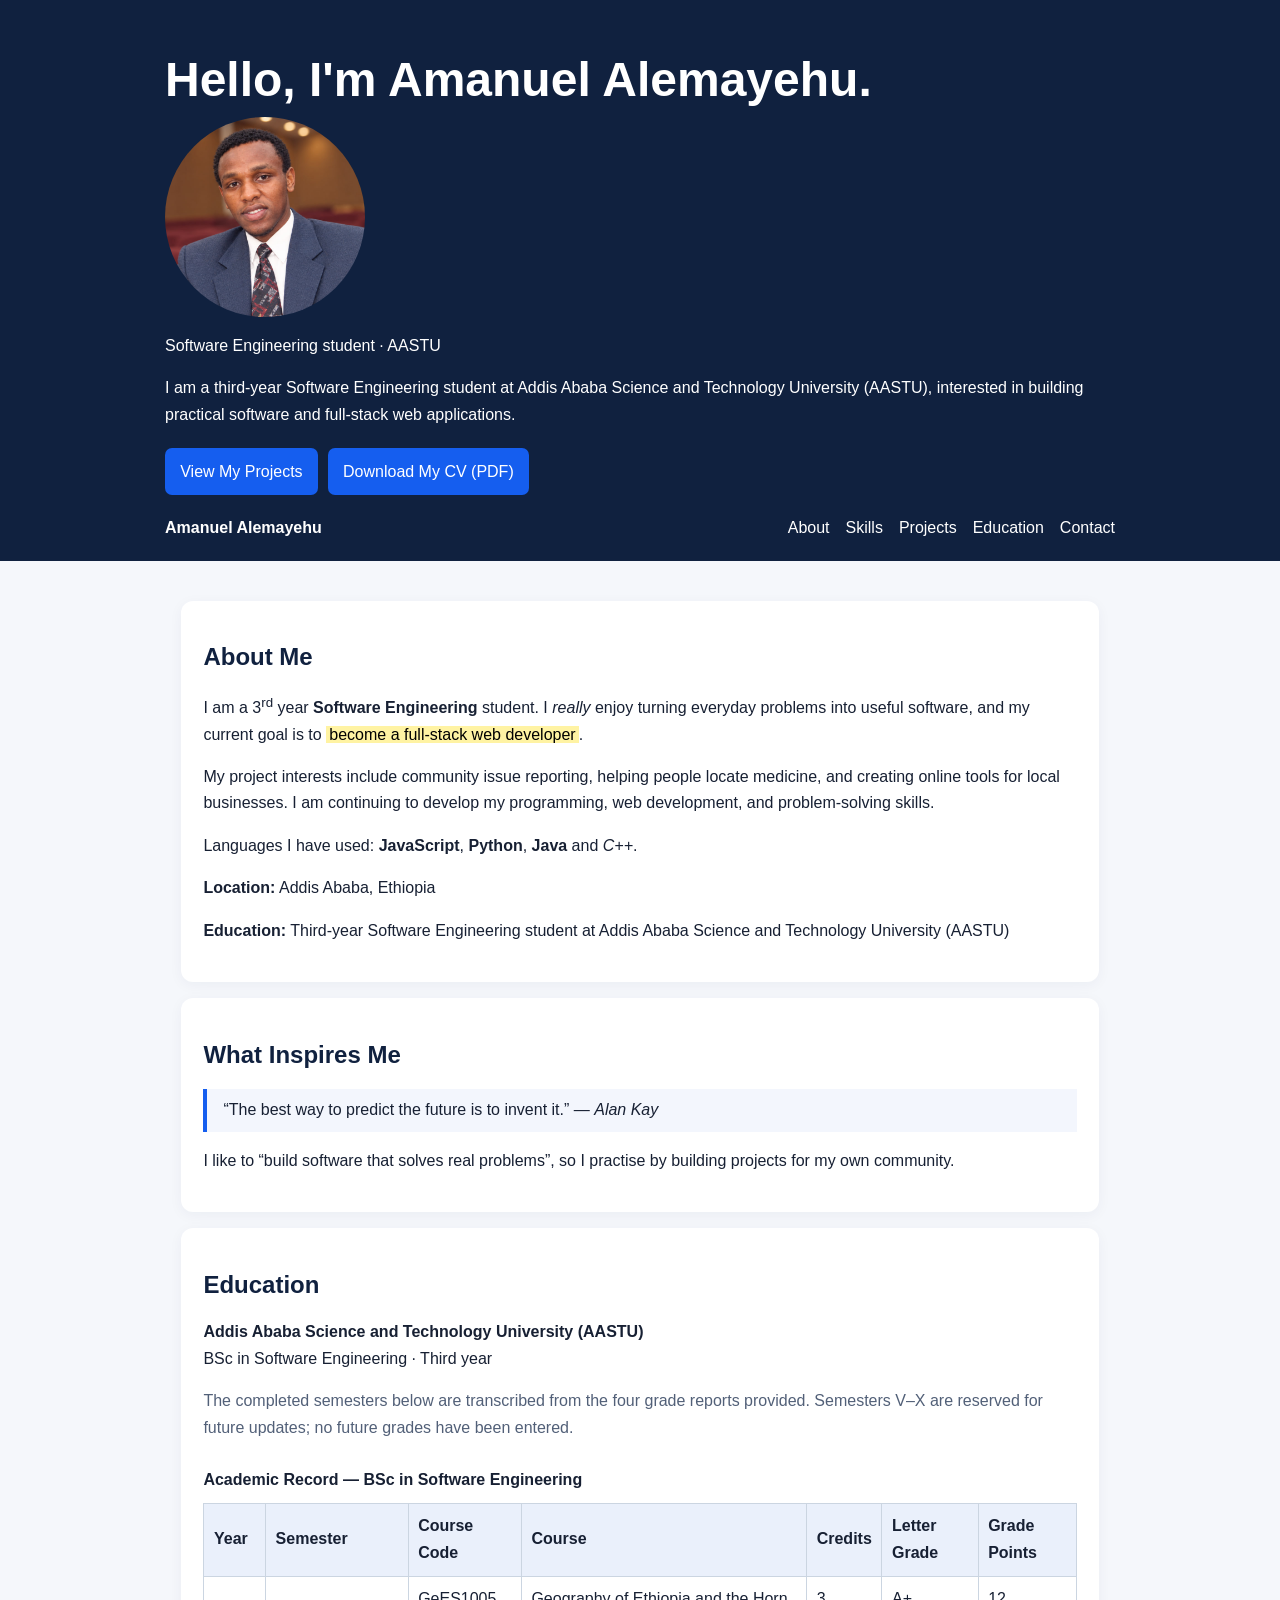
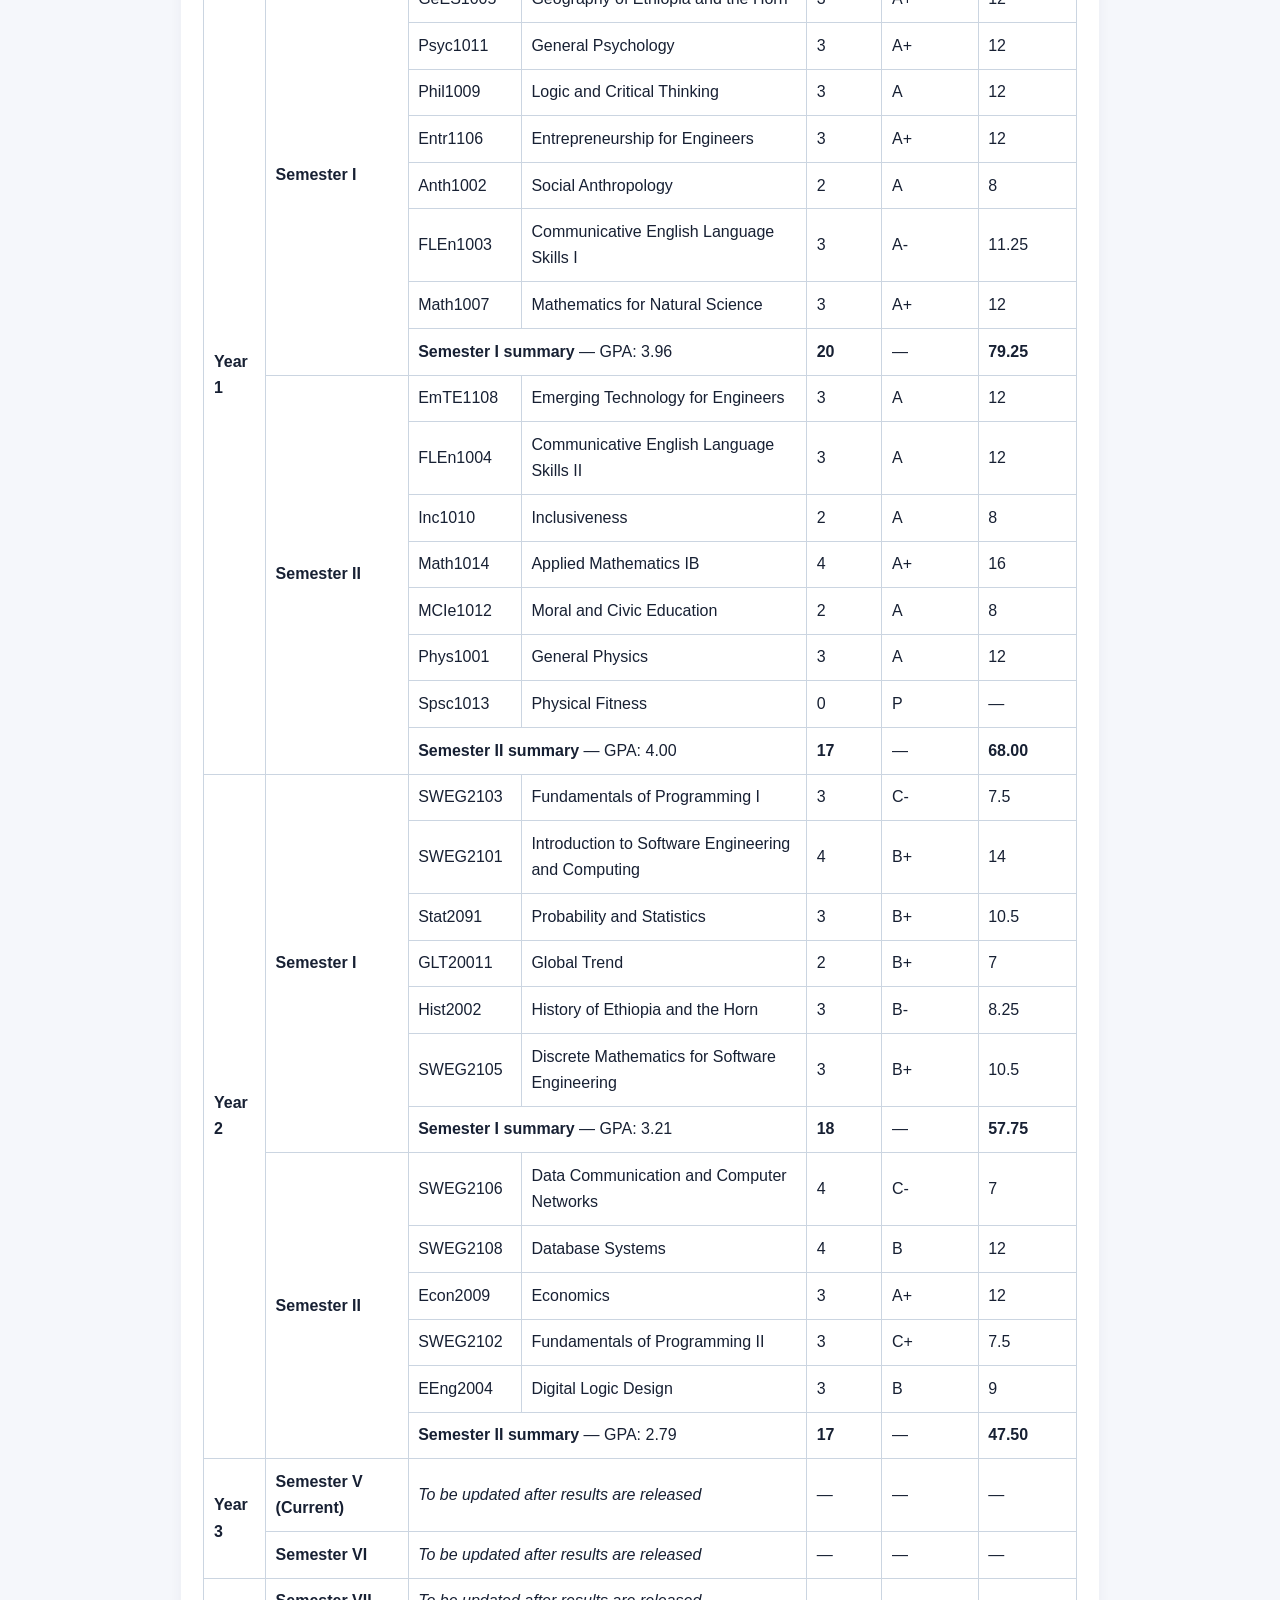
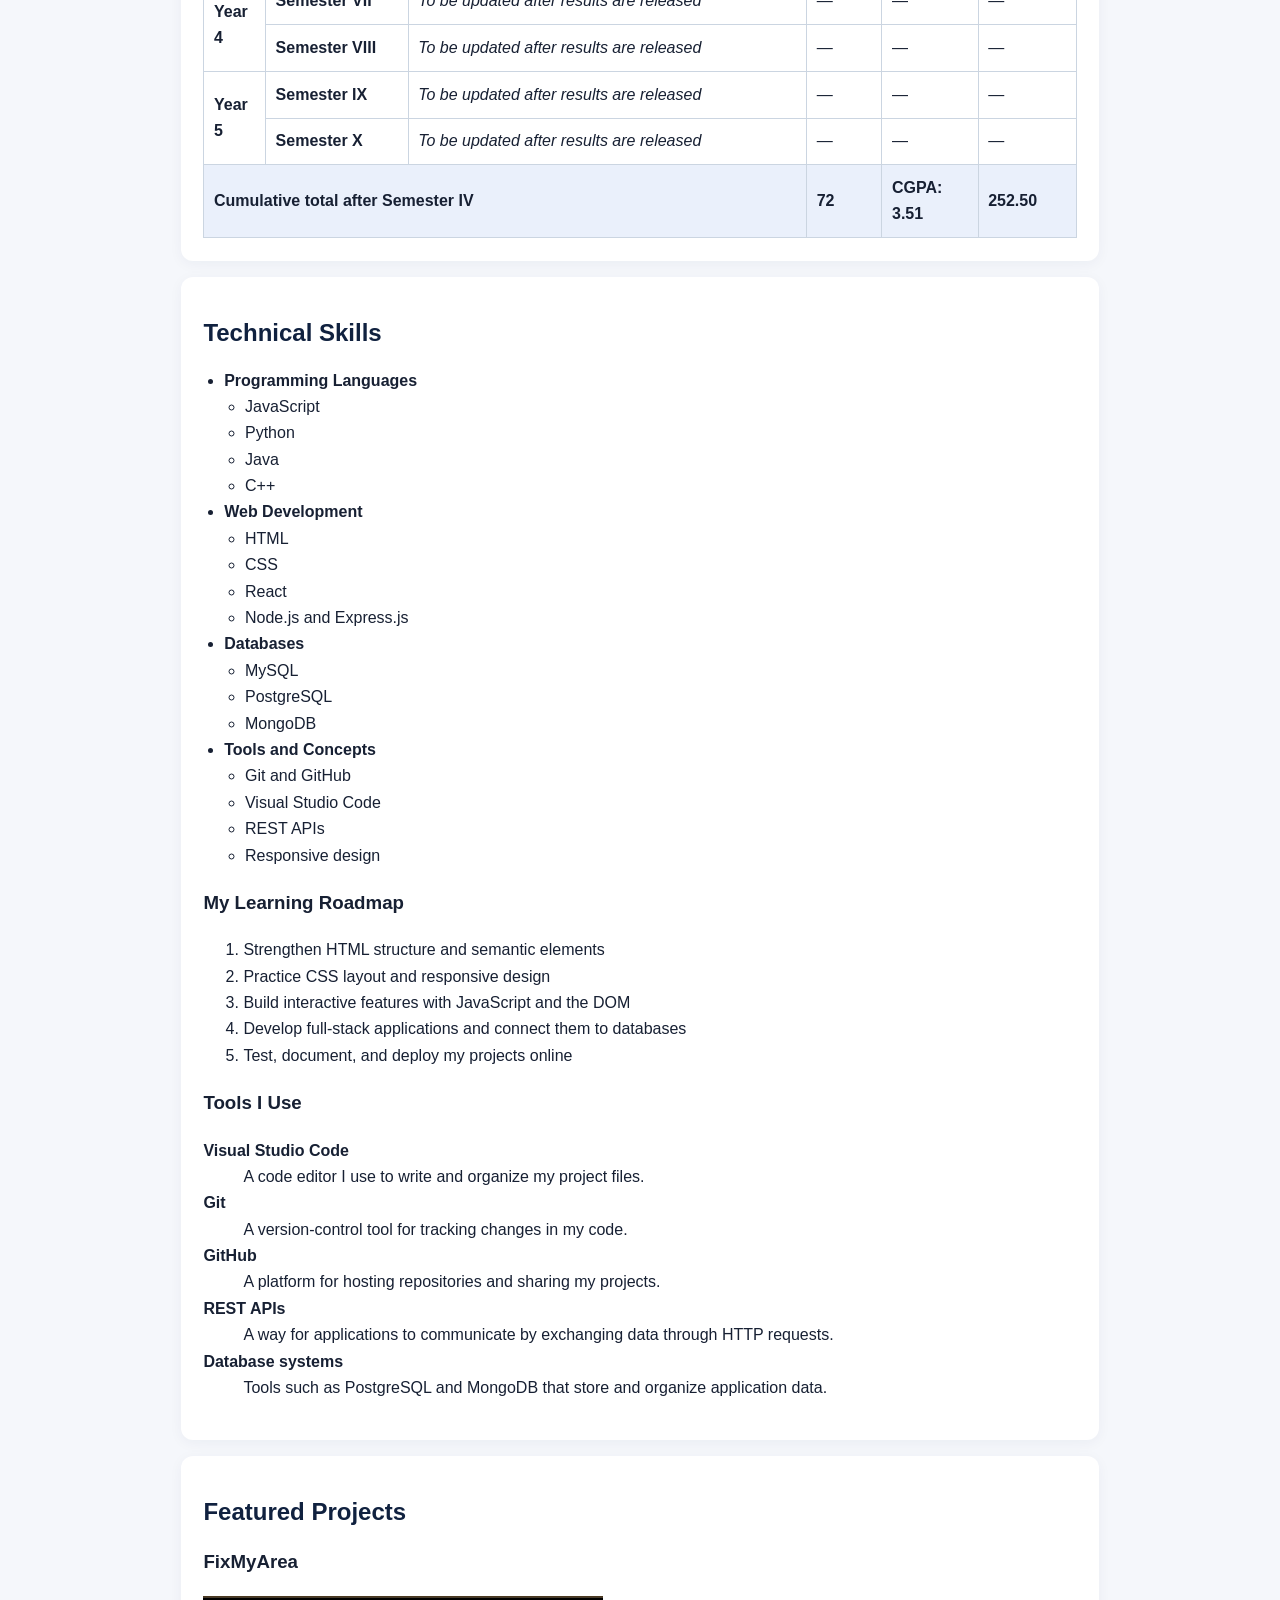
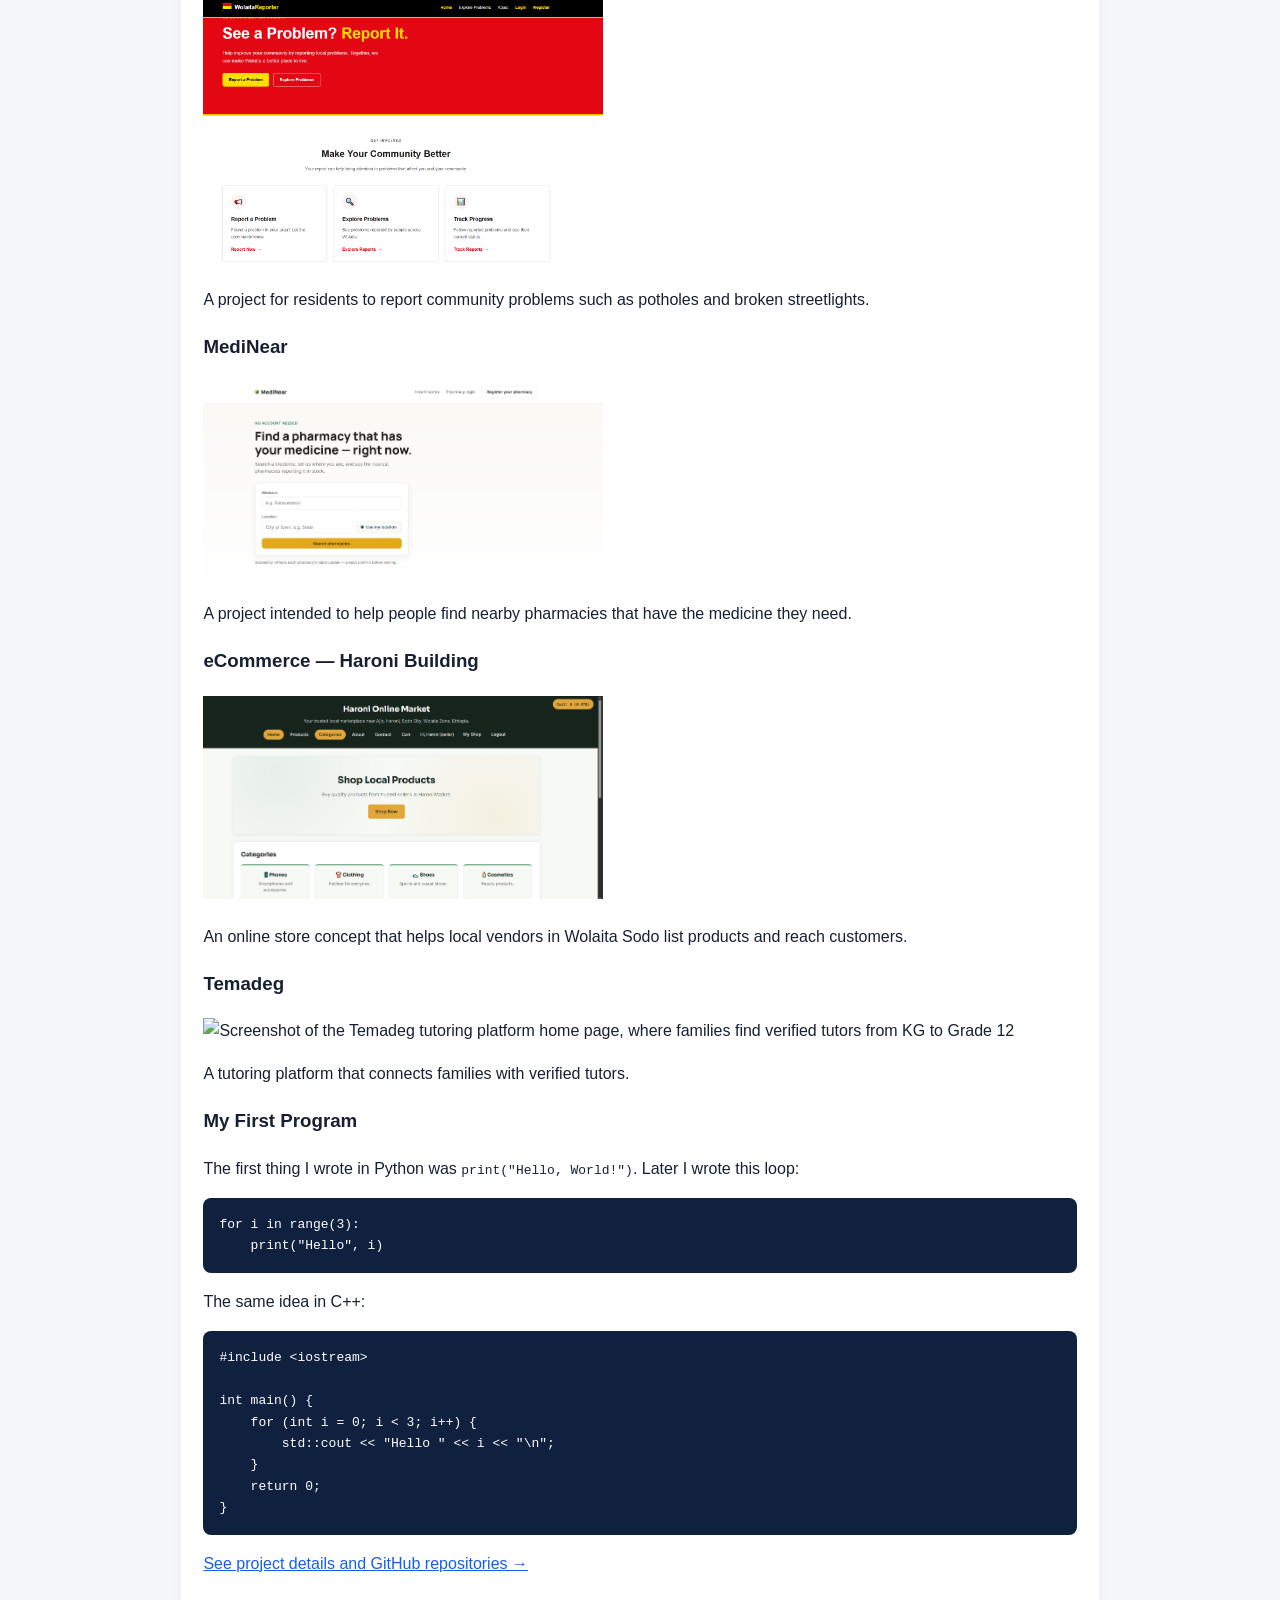
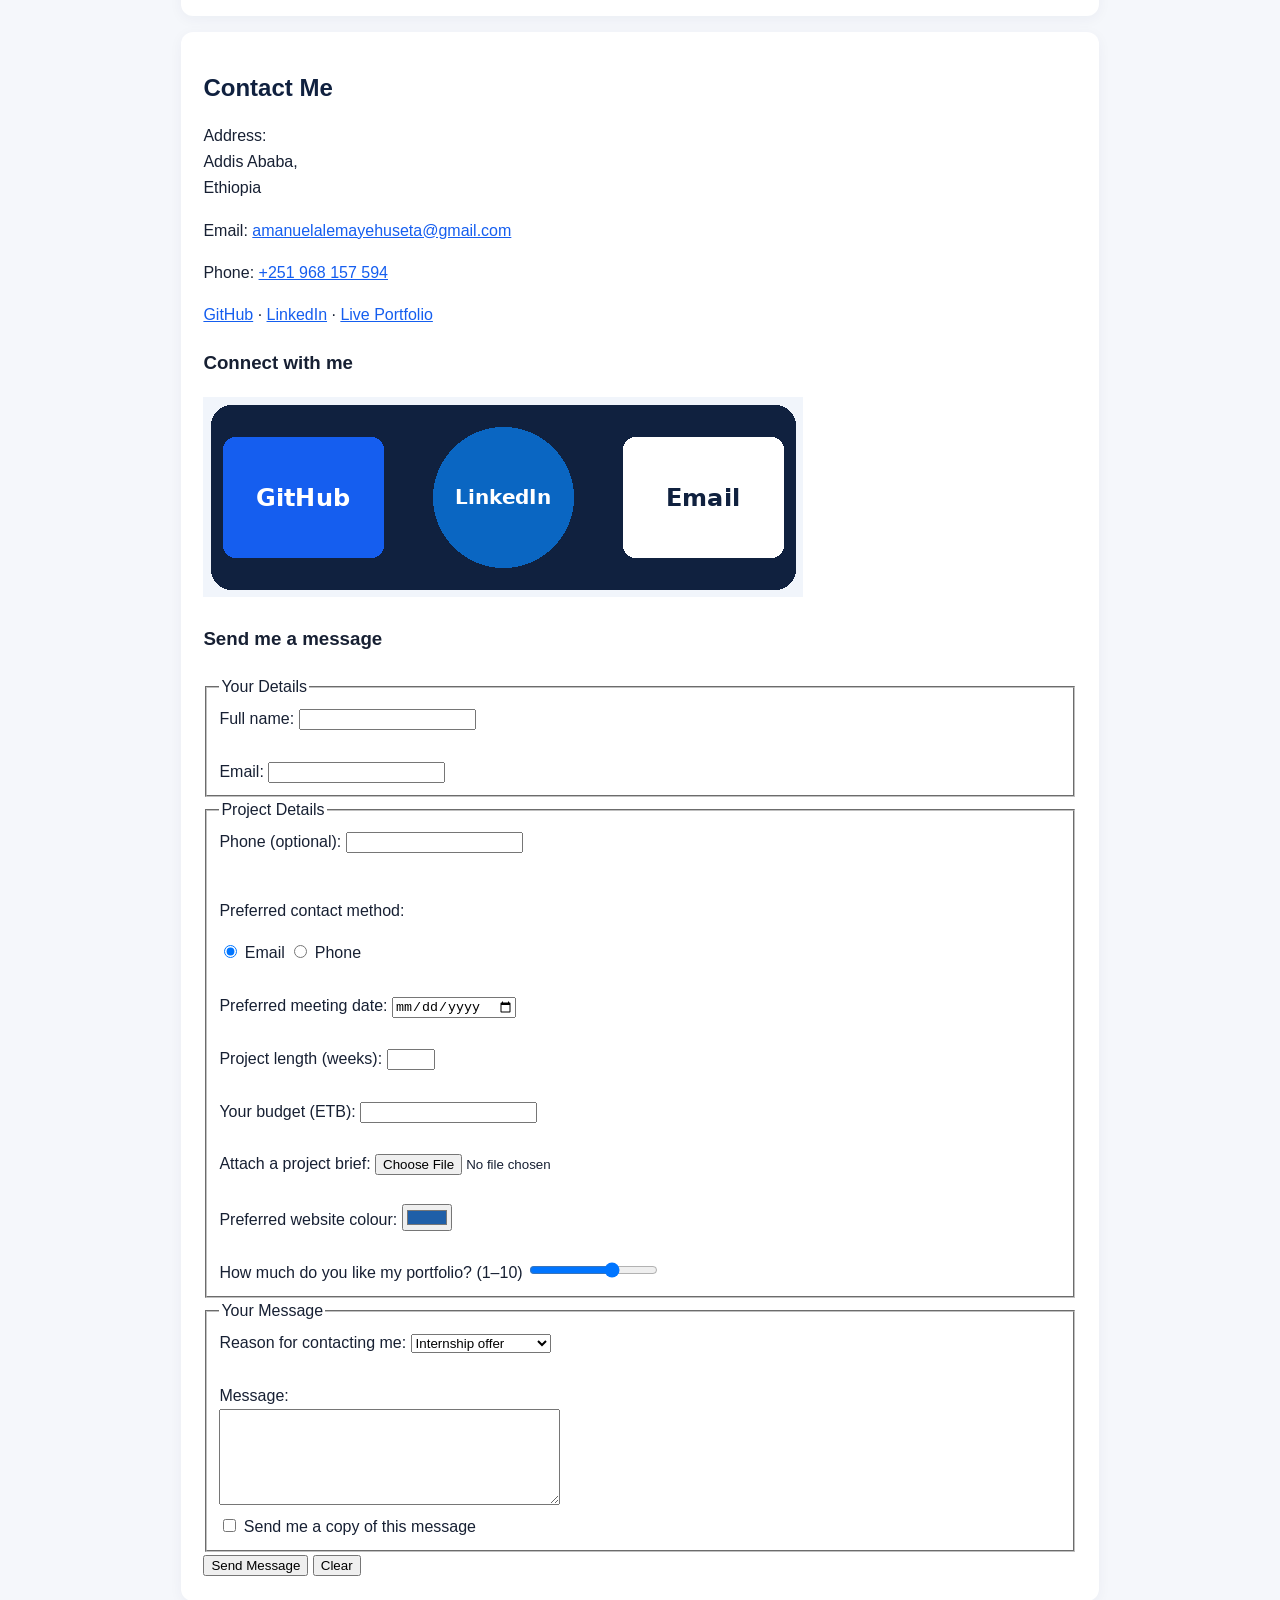
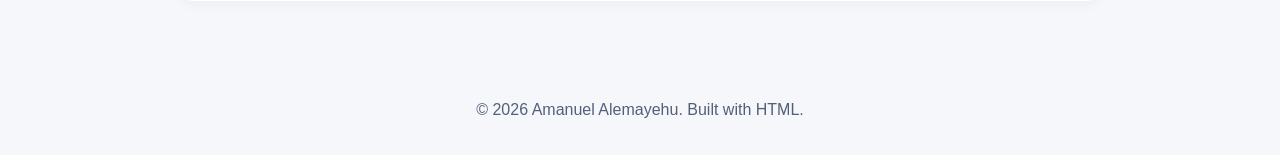
==== index.html @ dee1df7b "Lab 10 complete" ====
<!-- ============================================================
     index.html — HOME PAGE of Amanuel Alemayehu's portfolio
     Labs covered: 1 structure, 2 headings/hr/br, 3 text formatting,
     4 links, 5 images/image map/favicon, 6 lists, 7 tables,
     8 semantic structure and metadata, 9 contact form basics,
     10 input types, validation, GET vs POST
     ============================================================ -->
<!-- Tells the browser this is an HTML5 document -->
<!DOCTYPE html>
<html lang="en">
<!-- HEAD: information about the page; nothing here is shown on the page itself -->
<head>
    <!-- UTF-8 lets the page show any character (é, አማርኛ) correctly -->
    <meta charset="UTF-8">
    <!-- Makes the page fit phone screens instead of shrinking to desktop width -->
    <meta name="viewport" content="width=device-width, initial-scale=1.0">
    <!-- Text shown in the browser tab -->
    <title>Amanuel Alemayehu | Portfolio</title>
    <!-- Favicon: the small icon in the browser tab (Lab 5, Part D) -->
    <link rel="icon" type="image/png" href="images/favicon.png">
    <!-- Short summary used by search engines -->
    <meta name="description" content="Portfolio of Amanuel Alemayehu, a third-year Software Engineering student at AASTU.">
    <!-- Lab 8, Part A: more metadata (not shown on the page; used by search engines and tools) -->
    <meta name="keywords" content="Amanuel Alemayehu, portfolio, software engineering, web developer, HTML">
    <meta name="author" content="Amanuel Alemayehu">
    <!-- Styling: decorates the page (we only use a little; the CSS chapter comes next) -->
    <style>
        :root { color-scheme: light; --ink: #172033; --muted: #526078; --accent: #155eef; --bg: #f5f7fb; --card: #fff; }
        * { box-sizing: border-box; }
        body { margin: 0; font-family: Arial, Helvetica, sans-serif; line-height: 1.65; color: var(--ink); background: var(--bg); }
        header { background: #10213f; color: white; padding: 1.2rem max(1rem, calc((100% - 950px) / 2)); }
        nav, main, footer { max-width: 950px; margin: auto; }
        nav { display: flex; flex-wrap: wrap; align-items: center; gap: 1rem; }
        nav .brand { margin-right: auto; font-weight: bold; }
        nav a { color: white; text-decoration: none; }
        nav a:hover { text-decoration: underline; }
        header nav { margin-top: 1rem; }
        main { padding: 1.5rem 1rem 3rem; }
        section, aside { background: var(--card); padding: 1.4rem; margin: 1rem 0; border-radius: 12px; box-shadow: 0 3px 14px #15294b0c; }
        h1, h2 { line-height: 1.2; }
        h1 { font-size: clamp(2rem, 5vw, 3rem); margin-bottom: .5rem; }
        h2 { color: #10213f; }
        .muted { color: var(--muted); }
        a { color: var(--accent); }
        .button { display: inline-block; background: var(--accent); color: white; padding: .65rem .95rem; border-radius: 7px; text-decoration: none; margin: .25rem .35rem .25rem 0; }
        .button:hover { opacity: .9; }
        ul { padding-left: 1.3rem; }
        .profile-photo { display: block; width: 200px; height: 200px; object-fit: cover; border-radius: 50%; }
        .project-image, .connect-banner { max-width: 100%; height: auto; }
        .table-wrap { max-width: 100%; overflow-x: auto; }
        table { width: 100%; border-collapse: collapse; background: white; }
        caption { font-weight: bold; text-align: left; padding: .6rem 0; }
        th, td { padding: .6rem; border: 1px solid #cbd5e1; text-align: left; }
        thead, tfoot { background: #eaf0fb; }
        hr { border: 0; border-top: 1px solid #cbd5e1; margin: 1.5rem 0; }
        mark { background: #fff3a3; padding: 0 .2rem; }
        blockquote { margin: 1rem 0; padding: .5rem 1rem; border-left: 4px solid var(--accent); background: #f3f6fd; }
        pre { background: #10213f; color: #fff; padding: 1rem; border-radius: 8px; overflow-x: auto; }
        footer { padding: 1rem; color: var(--muted); text-align: center; }
    </style>
</head>
<!-- BODY: everything the visitor sees -->
<body>
    <!-- HEADER (Lab 8, Part B): name (the only <h1>), photo, tagline, intro, buttons and the <nav> menu.
         In the menu, href="#about" jumps to the element with id="about" on THIS page;
         href="projects.html" opens the second page (relative link). -->
    <header>
        <h1>Hello, I'm Amanuel Alemayehu.</h1>
        <!-- Profile photo (Lab 5): src = path relative to this file; alt = text for screen readers or when the image fails to load -->
        <img class="profile-photo" src="images/profile.jpg"
             alt="Portrait of Amanuel Alemayehu"
             title="Amanuel Alemayehu" width="200" height="200">
        <p>Software Engineering student · AASTU</p>
        <p>I am a third-year Software Engineering student at Addis Ababa Science and Technology University (AASTU), interested in building practical software and full-stack web applications.</p>
        <a class="button" href="projects.html">View My Projects</a>
        <!-- "download" makes the browser save the PDF instead of opening it (Lab 4) -->
        <a class="button" href="files/cv.pdf" download>Download My CV (PDF)</a>
        <nav aria-label="Main navigation">
            <a class="brand" href="index.html">Amanuel Alemayehu</a>
            <a href="#about">About</a>
            <a href="#skills">Skills</a>
            <a href="projects.html">Projects</a>
            <a href="#education">Education</a>
            <a href="#contact">Contact</a>
        </nav>
    </header>

    <!-- MAIN: the page's main content, split into <section> blocks -->
    <main>
        <!-- SECTION 2: About Me. Shows text formatting (Lab 3):
             <sup> superscript, <strong> important, <em> stressed,
             <mark> highlighted, <b>/<i> look-only bold/italic -->
        <section id="about">
            <h2>About Me</h2>
            <p>I am a 3<sup>rd</sup> year <strong>Software Engineering</strong> student. I <em>really</em> enjoy turning everyday problems into useful software, and my current goal is to <mark>become a full-stack web developer</mark>.</p>
            <p>My project interests include community issue reporting, helping people locate medicine, and creating online tools for local businesses. I am continuing to develop my programming, web development, and problem-solving skills.</p>
            <p>Languages I have used: <b>JavaScript</b>, <b>Python</b>, <b>Java</b> and <i>C++</i>.</p>
            <p><strong>Location:</strong> Addis Ababa, Ethiopia</p>
            <p><strong>Education:</strong> Third-year Software Engineering student at Addis Ababa Science and Technology University (AASTU)</p>
        </section>

        <!-- SECTION 3 (an <aside> since Lab 8: related but secondary content). Quotation elements (Lab 3, Part B):
             <blockquote> long quote, <q> short inline quote (browser adds the quotation marks), <cite> source name -->
        <aside id="inspiration">
            <h2>What Inspires Me</h2>
            <blockquote>
                “The best way to predict the future is to invent it.” — <cite>Alan Kay</cite>
            </blockquote>
            <p>I like to <q>build software that solves real problems</q>, so I practise by building projects for my own community.</p>
        </aside>

        <!-- SECTION 4: Education with the Academic Record table (Lab 7) -->
        <section id="education">
            <h2>Education</h2>
            <p><strong>Addis Ababa Science and Technology University (AASTU)</strong><br>
               BSc in Software Engineering · Third year</p>
            <p class="muted">The completed semesters below are transcribed from the four grade reports provided. Semesters V–X are reserved for future updates; no future grades have been entered.</p>
            <!-- table-wrap lets the wide table scroll sideways on small screens -->
            <div class="table-wrap">
                <table border="1" cellpadding="8" cellspacing="0">
                    <!-- caption = table title.  Table parts: thead = header row, tbody = main rows, tfoot = footer row.
                         th = header cell, td = data cell.
                         rowspan="N" = cell stretches down N rows; colspan="N" = cell stretches across N columns.
                         Rows below skip the cells already covered by a rowspan from above. -->
                    <caption>Academic Record — BSc in Software Engineering</caption>
                    <thead>
                        <tr>
                            <th scope="col">Year</th>
                            <th scope="col">Semester</th>
                            <th scope="col">Course Code</th>
                            <th scope="col">Course</th>
                            <th scope="col">Credits</th>
                            <th scope="col">Letter Grade</th>
                            <th scope="col">Grade Points</th>
                        </tr>
                    </thead>
                    <tbody>
                        <!-- YEAR 1 / SEMESTER I: "Year 1" spans 16 rows (8 + 8); "Semester I" spans 8 rows (7 courses + 1 summary) -->
                        <tr>
                            <th scope="rowgroup" rowspan="16">Year 1</th>
                            <th scope="rowgroup" rowspan="8">Semester I</th>
                            <td>GeES1005</td>
                            <td>Geography of Ethiopia and the Horn</td>
                            <td>3</td>
                            <td>A+</td>
                            <td>12</td>
                        </tr>
                        <tr>
                            <td>Psyc1011</td>
                            <td>General Psychology</td>
                            <td>3</td>
                            <td>A+</td>
                            <td>12</td>
                        </tr>
                        <tr>
                            <td>Phil1009</td>
                            <td>Logic and Critical Thinking</td>
                            <td>3</td>
                            <td>A</td>
                            <td>12</td>
                        </tr>
                        <tr>
                            <td>Entr1106</td>
                            <td>Entrepreneurship for Engineers</td>
                            <td>3</td>
                            <td>A+</td>
                            <td>12</td>
                        </tr>
                        <tr>
                            <td>Anth1002</td>
                            <td>Social Anthropology</td>
                            <td>2</td>
                            <td>A</td>
                            <td>8</td>
                        </tr>
                        <tr>
                            <td>FLEn1003</td>
                            <td>Communicative English Language Skills I</td>
                            <td>3</td>
                            <td>A-</td>
                            <td>11.25</td>
                        </tr>
                        <tr>
                            <td>Math1007</td>
                            <td>Mathematics for Natural Science</td>
                            <td>3</td>
                            <td>A+</td>
                            <td>12</td>
                        </tr>
                        <!-- Summary row: colspan="2" merges Course Code + Course into one cell -->
                        <tr class="semester-summary">
                            <td colspan="2"><strong>Semester I summary</strong> — GPA: 3.96</td>
                            <td><strong>20</strong></td>
                            <td>—</td>
                            <td><strong>79.25</strong></td>
                        </tr>
                        <!-- YEAR 1 / SEMESTER II (no Year cell here: Year 1 rowspan still covers it) -->
                        <tr>
                            <th scope="rowgroup" rowspan="8">Semester II</th>
                            <td>EmTE1108</td>
                            <td>Emerging Technology for Engineers</td>
                            <td>3</td>
                            <td>A</td>
                            <td>12</td>
                        </tr>
                        <tr>
                            <td>FLEn1004</td>
                            <td>Communicative English Language Skills II</td>
                            <td>3</td>
                            <td>A</td>
                            <td>12</td>
                        </tr>
                        <tr>
                            <td>Inc1010</td>
                            <td>Inclusiveness</td>
                            <td>2</td>
                            <td>A</td>
                            <td>8</td>
                        </tr>
                        <tr>
                            <td>Math1014</td>
                            <td>Applied Mathematics IB</td>
                            <td>4</td>
                            <td>A+</td>
                            <td>16</td>
                        </tr>
                        <tr>
                            <td>MCIe1012</td>
                            <td>Moral and Civic Education</td>
                            <td>2</td>
                            <td>A</td>
                            <td>8</td>
                        </tr>
                        <tr>
                            <td>Phys1001</td>
                            <td>General Physics</td>
                            <td>3</td>
                            <td>A</td>
                            <td>12</td>
                        </tr>
                        <tr>
                            <td>Spsc1013</td>
                            <td>Physical Fitness</td>
                            <td>0</td>
                            <td>P</td>
                            <td>—</td>
                        </tr>
                        <tr class="semester-summary">
                            <td colspan="2"><strong>Semester II summary</strong> — GPA: 4.00</td>
                            <td><strong>17</strong></td>
                            <td>—</td>
                            <td><strong>68.00</strong></td>
                        </tr>
                        <!-- YEAR 2 / SEMESTER I: "Year 2" spans 13 rows (7 + 6) -->
                        <tr>
                            <th scope="rowgroup" rowspan="13">Year 2</th>
                            <th scope="rowgroup" rowspan="7">Semester I</th>
                            <td>SWEG2103</td>
                            <td>Fundamentals of Programming I</td>
                            <td>3</td>
                            <td>C-</td>
                            <td>7.5</td>
                        </tr>
                        <tr>
                            <td>SWEG2101</td>
                            <td>Introduction to Software Engineering and Computing</td>
                            <td>4</td>
                            <td>B+</td>
                            <td>14</td>
                        </tr>
                        <tr>
                            <td>Stat2091</td>
                            <td>Probability and Statistics</td>
                            <td>3</td>
                            <td>B+</td>
                            <td>10.5</td>
                        </tr>
                        <tr>
                            <td>GLT20011</td>
                            <td>Global Trend</td>
                            <td>2</td>
                            <td>B+</td>
                            <td>7</td>
                        </tr>
                        <tr>
                            <td>Hist2002</td>
                            <td>History of Ethiopia and the Horn</td>
                            <td>3</td>
                            <td>B-</td>
                            <td>8.25</td>
                        </tr>
                        <tr>
                            <td>SWEG2105</td>
                            <td>Discrete Mathematics for Software Engineering</td>
                            <td>3</td>
                            <td>B+</td>
                            <td>10.5</td>
                        </tr>
                        <tr class="semester-summary">
                            <td colspan="2"><strong>Semester I summary</strong> — GPA: 3.21</td>
                            <td><strong>18</strong></td>
                            <td>—</td>
                            <td><strong>57.75</strong></td>
                        </tr>
                        <!-- YEAR 2 / SEMESTER II -->
                        <tr>
                            <th scope="rowgroup" rowspan="6">Semester II</th>
                            <td>SWEG2106</td>
                            <td>Data Communication and Computer Networks</td>
                            <td>4</td>
                            <td>C-</td>
                            <td>7</td>
                        </tr>
                        <tr>
                            <td>SWEG2108</td>
                            <td>Database Systems</td>
                            <td>4</td>
                            <td>B</td>
                            <td>12</td>
                        </tr>
                        <tr>
                            <td>Econ2009</td>
                            <td>Economics</td>
                            <td>3</td>
                            <td>A+</td>
                            <td>12</td>
                        </tr>
                        <tr>
                            <td>SWEG2102</td>
                            <td>Fundamentals of Programming II</td>
                            <td>3</td>
                            <td>C+</td>
                            <td>7.5</td>
                        </tr>
                        <tr>
                            <td>EEng2004</td>
                            <td>Digital Logic Design</td>
                            <td>3</td>
                            <td>B</td>
                            <td>9</td>
                        </tr>
                        <tr class="semester-summary">
                            <td colspan="2"><strong>Semester II summary</strong> — GPA: 2.79</td>
                            <td><strong>17</strong></td>
                            <td>—</td>
                            <td><strong>47.50</strong></td>
                        </tr>
                        <!-- FUTURE SEMESTERS: placeholders until results are released (colspan="2" merges Course Code + Course) -->
                        <tr class="future-semester">
                            <th scope="rowgroup" rowspan="2">Year 3</th>
                            <th scope="rowgroup">Semester V (Current)</th>
                            <td colspan="2"><em>To be updated after results are released</em></td>
                            <td>—</td>
                            <td>—</td>
                            <td>—</td>
                        </tr>
                        <tr class="future-semester">
                            <th scope="rowgroup">Semester VI</th>
                            <td colspan="2"><em>To be updated after results are released</em></td>
                            <td>—</td>
                            <td>—</td>
                            <td>—</td>
                        </tr>
                        <tr class="future-semester">
                            <th scope="rowgroup" rowspan="2">Year 4</th>
                            <th scope="rowgroup">Semester VII</th>
                            <td colspan="2"><em>To be updated after results are released</em></td>
                            <td>—</td>
                            <td>—</td>
                            <td>—</td>
                        </tr>
                        <tr class="future-semester">
                            <th scope="rowgroup">Semester VIII</th>
                            <td colspan="2"><em>To be updated after results are released</em></td>
                            <td>—</td>
                            <td>—</td>
                            <td>—</td>
                        </tr>
                        <tr class="future-semester">
                            <th scope="rowgroup" rowspan="2">Year 5</th>
                            <th scope="rowgroup">Semester IX</th>
                            <td colspan="2"><em>To be updated after results are released</em></td>
                            <td>—</td>
                            <td>—</td>
                            <td>—</td>
                        </tr>
                        <tr class="future-semester">
                            <th scope="rowgroup">Semester X</th>
                            <td colspan="2"><em>To be updated after results are released</em></td>
                            <td>—</td>
                            <td>—</td>
                            <td>—</td>
                        </tr>
                    </tbody>
                    <!-- tfoot: cumulative totals. colspan="4" merges the first 4 columns, leaving 3 cells for credits, CGPA and points -->
                    <tfoot>
                        <tr>
                            <th colspan="4" scope="row">Cumulative total after Semester IV</th>
                            <th>72</th>
                            <th>CGPA: 3.51</th>
                            <th>252.50</th>
                        </tr>
                    </tfoot>
                </table>
            </div>
        </section>

        <!-- SECTION 5: Skills with three list types (Lab 6) -->
        <section id="skills">
            <h2>Technical Skills</h2>
            <!-- Unordered list (<ul>, bullets). A nested <ul> goes INSIDE its parent <li>, before </li> closes -->
            <ul>
                <li><strong>Programming Languages</strong>
                    <ul>
                        <li>JavaScript</li>
                        <li>Python</li>
                        <li>Java</li>
                        <li>C++</li>
                    </ul>
                </li>
                <li><strong>Web Development</strong>
                    <ul>
                        <li>HTML</li>
                        <li>CSS</li>
                        <li>React</li>
                        <li>Node.js and Express.js</li>
                    </ul>
                </li>
                <li><strong>Databases</strong>
                    <ul>
                        <li>MySQL</li>
                        <li>PostgreSQL</li>
                        <li>MongoDB</li>
                    </ul>
                </li>
                <li><strong>Tools and Concepts</strong>
                    <ul>
                        <li>Git and GitHub</li>
                        <li>Visual Studio Code</li>
                        <li>REST APIs</li>
                        <li>Responsive design</li>
                    </ul>
                </li>
            </ul>

            <!-- Ordered list (<ol>, numbers) because the order of steps matters -->
            <h3>My Learning Roadmap</h3>
            <ol type="1">
                <li>Strengthen HTML structure and semantic elements</li>
                <li>Practice CSS layout and responsive design</li>
                <li>Build interactive features with JavaScript and the DOM</li>
                <li>Develop full-stack applications and connect them to databases</li>
                <li>Test, document, and deploy my projects online</li>
            </ol>

            <!-- Description list: <dt> = term, <dd> = its explanation -->
            <h3>Tools I Use</h3>
            <dl>
                <dt><strong>Visual Studio Code</strong></dt>
                <dd>A code editor I use to write and organize my project files.</dd>
                <dt><strong>Git</strong></dt>
                <dd>A version-control tool for tracking changes in my code.</dd>
                <dt><strong>GitHub</strong></dt>
                <dd>A platform for hosting repositories and sharing my projects.</dd>
                <dt><strong>REST APIs</strong></dt>
                <dd>A way for applications to communicate by exchanging data through HTTP requests.</dd>
                <dt><strong>Database systems</strong></dt>
                <dd>Tools such as PostgreSQL and MongoDB that store and organize application data.</dd>
            </dl>
        </section>

        <!-- SECTION 6: Projects preview (Lab 5, Part B screenshots + Lab 3, Part C code).
             Lab 8: each project is an <article> = a self-contained item that makes sense on its own -->
        <section id="projects">
            <h2>Featured Projects</h2>
            <article>
            <h3>FixMyArea</h3>
            <img class="project-image" src="images/project-fixmyarea.png" alt="Screenshot of the FixMyArea home page with the headline “See a Problem? Report It.” and three cards: Report a Problem, Explore Problems, Track Progress" width="400" height="250">
            <p>A project for residents to report community problems such as potholes and broken streetlights.</p>
            </article>
            <article>
            <h3>MediNear</h3>
            <img class="project-image" src="images/project-medinear.png" alt="Screenshot of the MediNear home page with the headline “Find a pharmacy that has your medicine — right now.” and a medicine search form" width="400" height="250">
            <p>A project intended to help people find nearby pharmacies that have the medicine they need.</p>
            </article>
            <article>
            <h3>eCommerce — Haroni Building</h3>
            <img class="project-image" src="images/project-ecommerce.png" alt="Screenshot of the Haroni Online Market home page with a “Shop Local Products” banner and a Shop Now button" width="400" height="250">
            <p>An online store concept that helps local vendors in Wolaita Sodo list products and reach customers.</p>
            </article>
            <article>
            <h3>Temadeg</h3>
            <img class="project-image" src="images/project-temadeg.png" alt="Screenshot of the Temadeg tutoring platform home page, where families find verified tutors from KG to Grade 12" width="400" height="250">
            <p>A tutoring platform that connects families with verified tutors.</p>
            </article>
            <article>
            <!-- <code> marks text as code; <pre> keeps spaces and line breaks.
                 &lt; and &gt; display the < and > symbols (otherwise the browser reads them as tags) -->
            <h3>My First Program</h3>
            <p>The first thing I wrote in Python was <code>print("Hello, World!")</code>. Later I wrote this loop:</p>
<pre><code>for i in range(3):
    print("Hello", i)
</code></pre>
            <p>The same idea in C++:</p>
<pre><code>#include &lt;iostream&gt;

int main() {
    for (int i = 0; i &lt; 3; i++) {
        std::cout &lt;&lt; "Hello " &lt;&lt; i &lt;&lt; "\n";
    }
    return 0;
}
</code></pre>
            </article>
            <p><a href="projects.html">See project details and GitHub repositories →</a></p>
        </section>

        <!-- SECTION 7: Contact, using every link type (Lab 4, Part C) -->
        <section id="contact">
            <h2>Contact Me</h2>
            <!-- <br> = line break inside one paragraph -->
            <p>Address:<br>Addis Ababa,<br>Ethiopia</p>
            <!-- mailto: opens the visitor's email app; tel: starts a phone call; https:// = absolute link to another website;
                 target="_blank" opens a new tab, rel="noopener noreferrer" keeps that tab safe -->
            <p>Email: <a href="mailto:amanuelalemayehuseta@gmail.com">amanuelalemayehuseta@gmail.com</a></p>
            <p>Phone: <a href="tel:+251968157594">+251 968 157 594</a></p>
            <p>
                <a href="https://github.com/Aman6815" target="_blank" rel="noopener noreferrer">GitHub</a> ·
                <a href="https://www.linkedin.com/in/amanuel-alemayehu-516863446" target="_blank" rel="noopener noreferrer">LinkedIn</a> ·
                <a href="https://aman6815.github.io/amanuel_portfolio_IP/" target="_blank" rel="noopener noreferrer">Live Portfolio</a>
            </p>
            <!-- IMAGE MAP (Lab 5, Part C): one image with three clickable areas.
                 usemap="#connectmap" links the image to the <map> named "connectmap".
                 rect coords = x1,y1 (top-left), x2,y2 (bottom-right); circle coords = centre-x, centre-y, radius -->
            <h3>Connect with me</h3>
            <img class="connect-banner" src="images/connect-banner.png"
                 usemap="#connectmap"
                 alt="Connect with me through GitHub on the left, LinkedIn in the center, or email on the right"
                 width="600" height="200">
            <map name="connectmap">
                <area shape="rect" coords="20,40,180,160"
                      href="https://github.com/Aman6815"
                      alt="GitHub" target="_blank" rel="noopener noreferrer">
                <area shape="circle" coords="300,100,70"
                      href="https://www.linkedin.com/in/amanuel-alemayehu-516863446"
                      alt="LinkedIn" target="_blank" rel="noopener noreferrer">
                <area shape="rect" coords="420,40,580,160"
                      href="mailto:amanuelalemayehuseta@gmail.com"
                      alt="Email Amanuel">
            </map>

            <!-- CONTACT FORM (Lab 9 + 10). action = which page receives the data; method = how it is sent.
                 Lab 10: method="post" keeps the message out of the address bar (GET would put it in the URL).
                 enctype="multipart/form-data" is needed so a chosen file is sent with its real contents, not just its name.
                 The name="..." of each field is the KEY that is sent; what the visitor types is the VALUE. -->
            <h3>Send me a message</h3>
            <form action="thank-you.html" method="post" enctype="multipart/form-data">
                <!-- <fieldset> groups related fields; <legend> is the group's title -->
                <fieldset>
                    <legend>Your Details</legend>
                    <!-- <label for="fullname"> is linked to the input whose id="fullname":
                         clicking the label puts the cursor in the box, and screen readers read it aloud -->
                    <label for="fullname">Full name:</label>
                    <input type="text" id="fullname" name="fullname" required>
                    <br><br>
                    <label for="email">Email:</label>
                    <input type="email" id="email" name="email" required>
                </fieldset>

                <!-- PROJECT DETAILS (Lab 10): one input type per purpose -->
                <fieldset>
                    <legend>Project Details</legend>
                    <!-- type="text" + pattern: the value must match the format. 0[79] = starts with 07 or 09, [0-9]{8} = eight more digits.
                         title = the hint shown in the browser's error message. Not required, so it may stay empty. -->
                    <label for="phone">Phone (optional):</label>
                    <input type="text" id="phone" name="phone"
                           pattern="0[79][0-9]{8}" title="10 digits starting with 09 or 07">
                    <br><br>
                    <!-- radio buttons: the SAME name makes them a group where only one can be chosen; "checked" = pre-selected -->
                    <p>Preferred contact method:</p>
                    <input type="radio" id="by-email" name="contact-method" value="email" checked>
                    <label for="by-email">Email</label>
                    <input type="radio" id="by-phone" name="contact-method" value="phone">
                    <label for="by-phone">Phone</label>
                    <br><br>
                    <!-- date picker; min = earliest allowed date (year-month-day) -->
                    <label for="meeting">Preferred meeting date:</label>
                    <input type="date" id="meeting" name="meeting" min="2026-11-01">
                    <br><br>
                    <!-- number: min/max = allowed range, step = allowed jump -->
                    <label for="weeks">Project length (weeks):</label>
                    <input type="number" id="weeks" name="weeks" min="1" max="52" step="1">
                    <br><br>
                    <!-- "Your turn": a budget starting at 1000 and moving in steps of 500 (so 1200 is rejected) -->
                    <label for="budget">Your budget (ETB):</label>
                    <input type="number" id="budget" name="budget" min="1000" step="500">
                    <br><br>
                    <!-- file chooser: the file's real contents are only sent because the form has enctype="multipart/form-data" -->
                    <label for="brief">Attach a project brief:</label>
                    <input type="file" id="brief" name="brief">
                    <br><br>
                    <!-- colour picker; value = the starting colour -->
                    <label for="colour">Preferred website colour:</label>
                    <input type="color" id="colour" name="colour" value="#1f5fa8">
                    <br><br>
                    <!-- range = slider between min and max -->
                    <label for="rating">How much do you like my portfolio? (1–10)</label>
                    <input type="range" id="rating" name="rating" min="1" max="10" value="7">
                </fieldset>

                <fieldset>
                    <legend>Your Message</legend>
                    <label for="reason">Reason for contacting me:</label>
                    <!-- <select> = dropdown; <optgroup> groups options under a heading; value = what is sent -->
                    <select id="reason" name="reason" required>
                        <optgroup label="Work">
                            <option value="internship">Internship offer</option>
                            <option value="freelance">Freelance project</option>
                            <option value="job">Full-time job</option>
                        </optgroup>
                        <optgroup label="Study">
                            <option value="group-project">Group project</option>
                            <option value="tutoring">Tutoring</option>
                        </optgroup>
                        <option value="other">Other</option>
                    </select>
                    <br><br>
                    <label for="message">Message:</label><br>
                    <!-- Keep <textarea> and </textarea> touching: anything between them (even a space) becomes the default text -->
                    <textarea id="message" name="message" rows="6" cols="40" required></textarea>
                    <br>
                    <!-- checkbox: ticked or not; several can be ticked. Only sent when ticked (value="yes") -->
                    <input type="checkbox" id="copy" name="copy" value="yes">
                    <label for="copy">Send me a copy of this message</label>
                </fieldset>

                <!-- submit sends the form; reset empties every field. Buttons must be INSIDE the <form>. -->
                <button type="submit">Send Message</button>
                <button type="reset">Clear</button>
            </form>
        </section>
    </main>

    <!-- FOOTER: copyright line -->
    <footer>
        <p>© 2026 Amanuel Alemayehu. Built with HTML.</p>
    </footer>
</body>
</html>
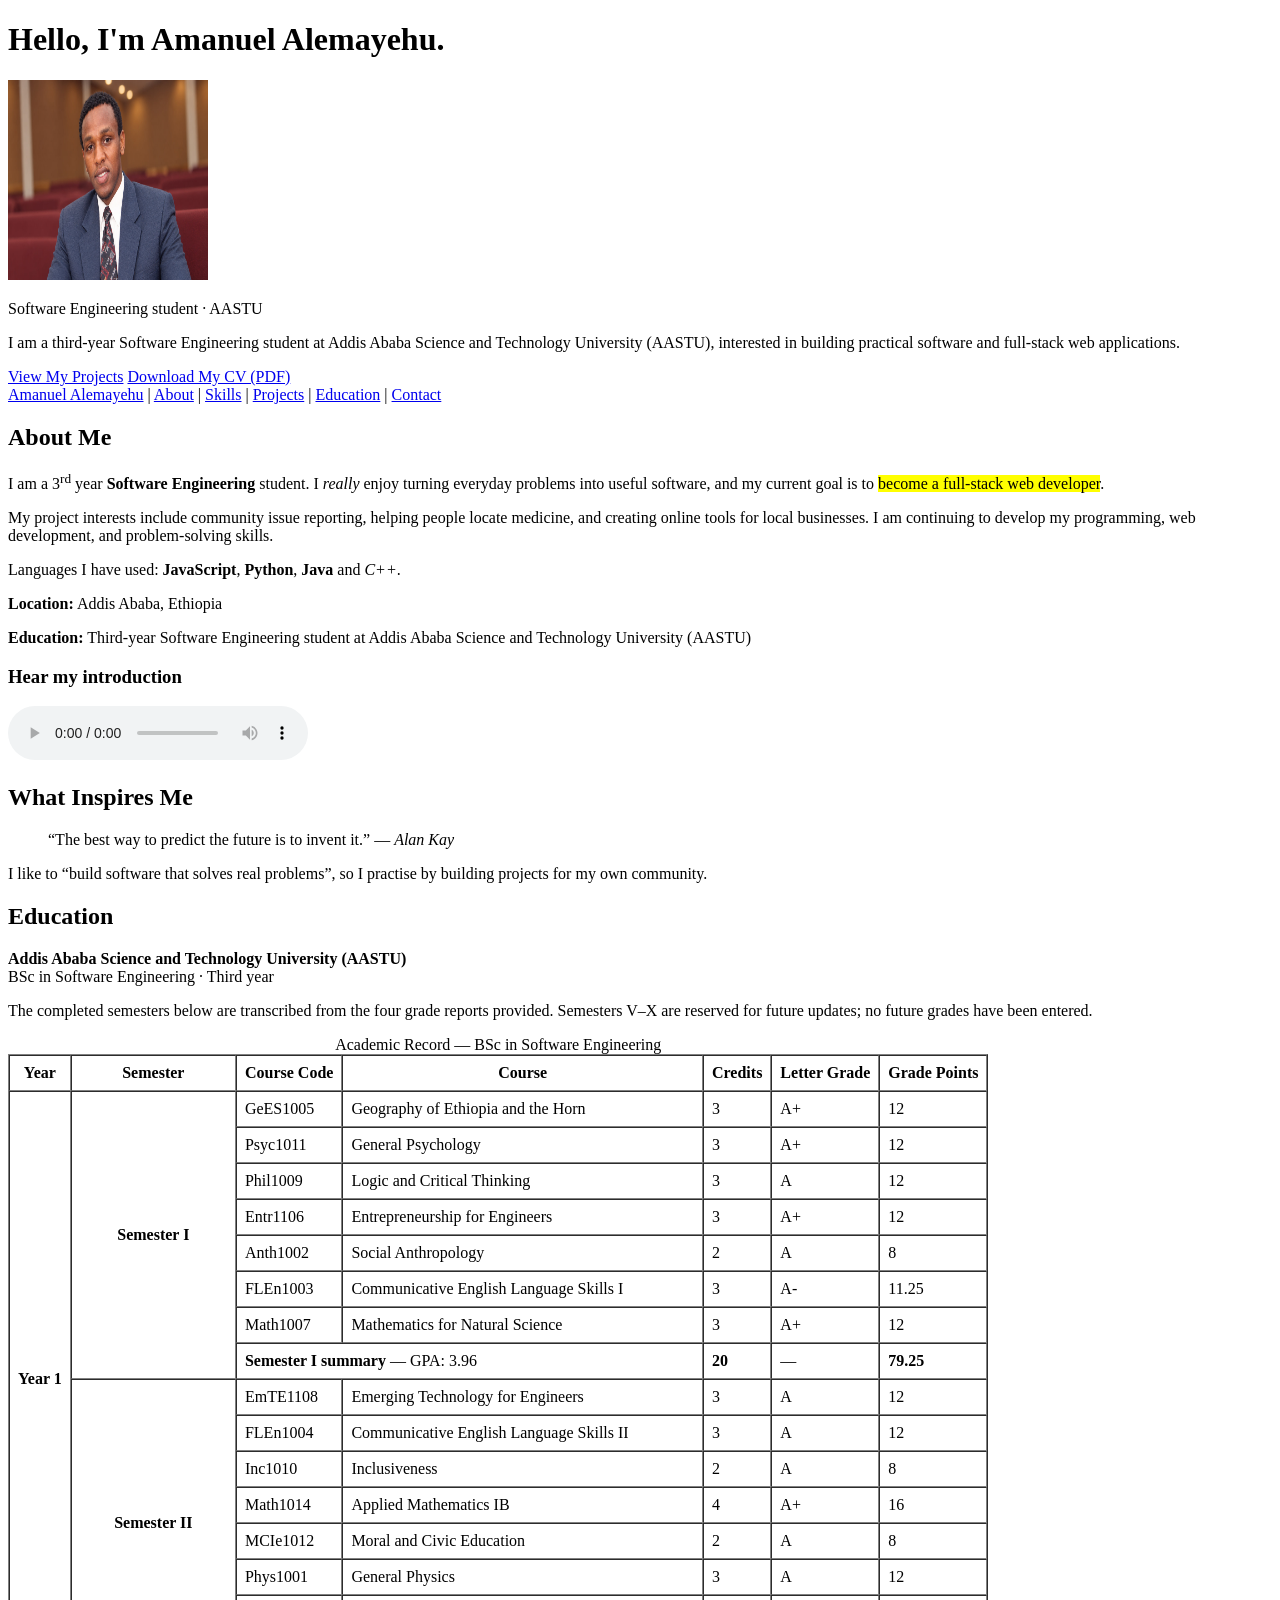
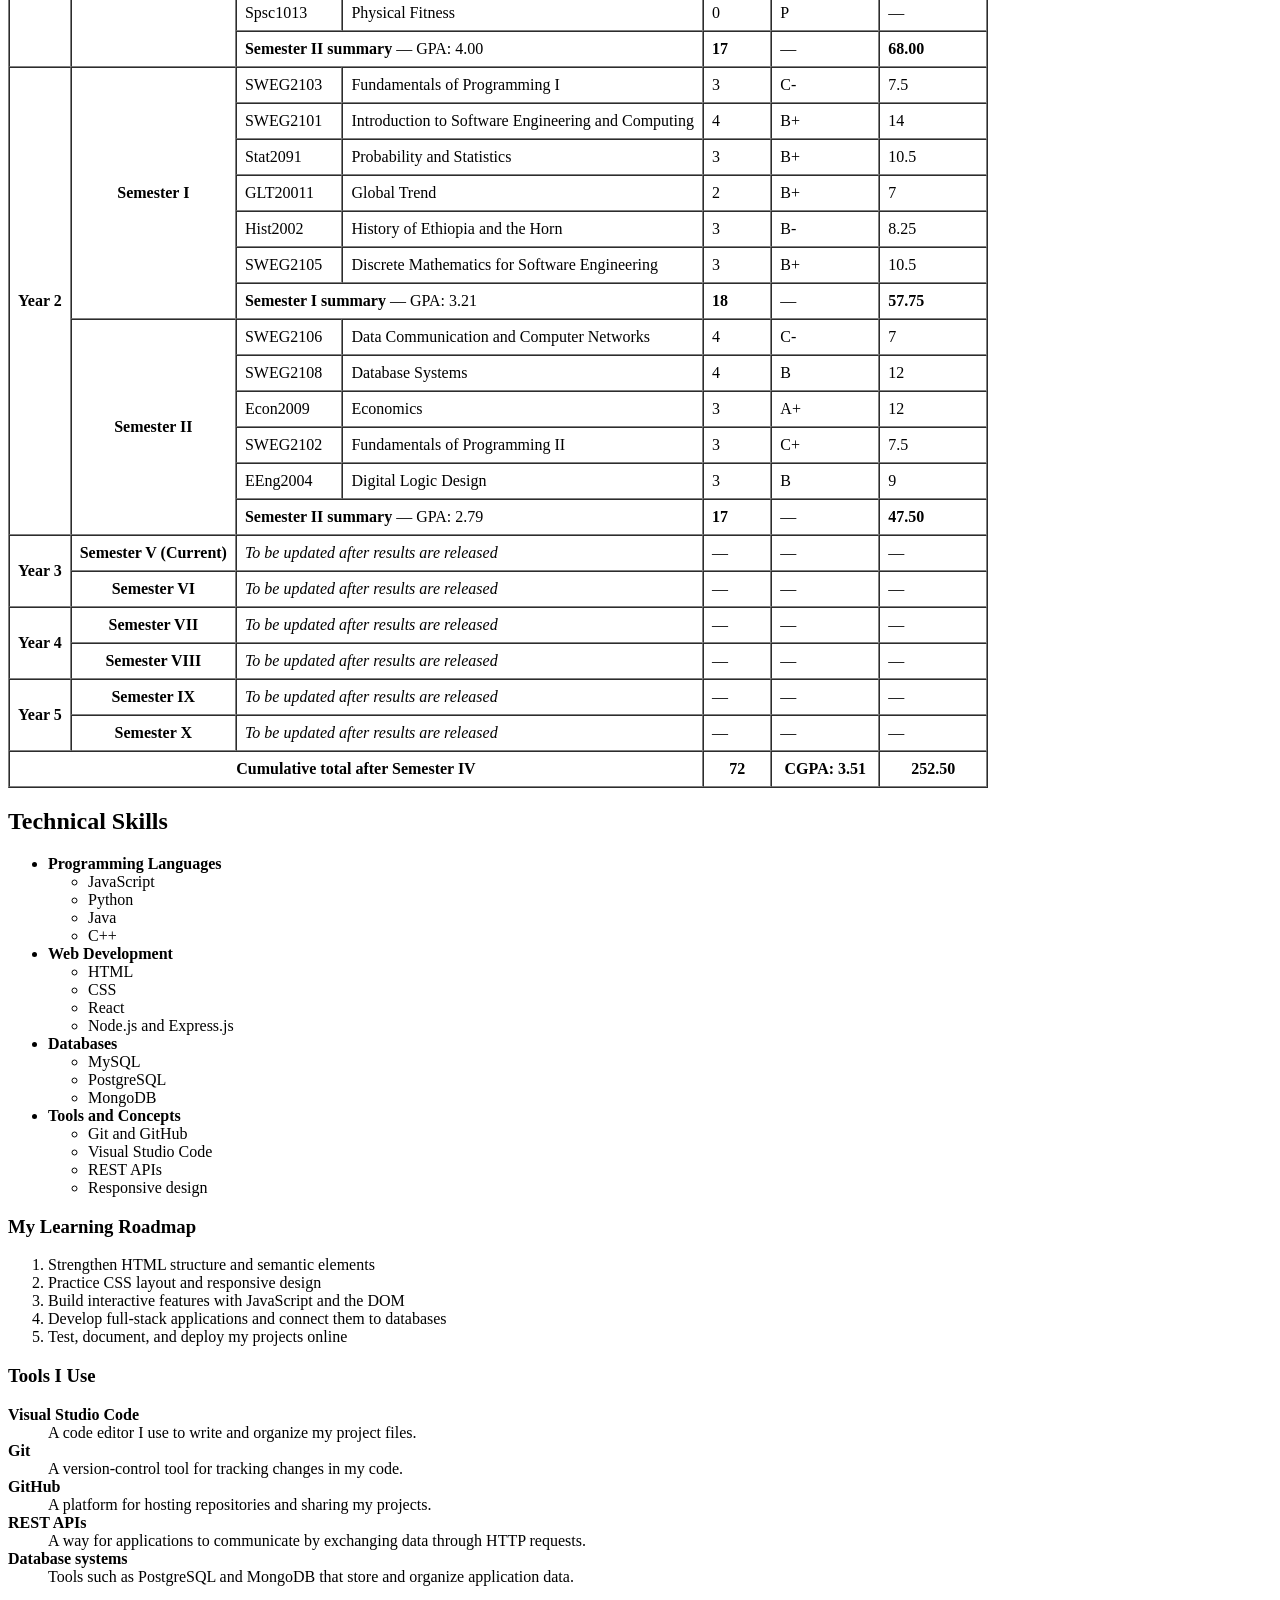
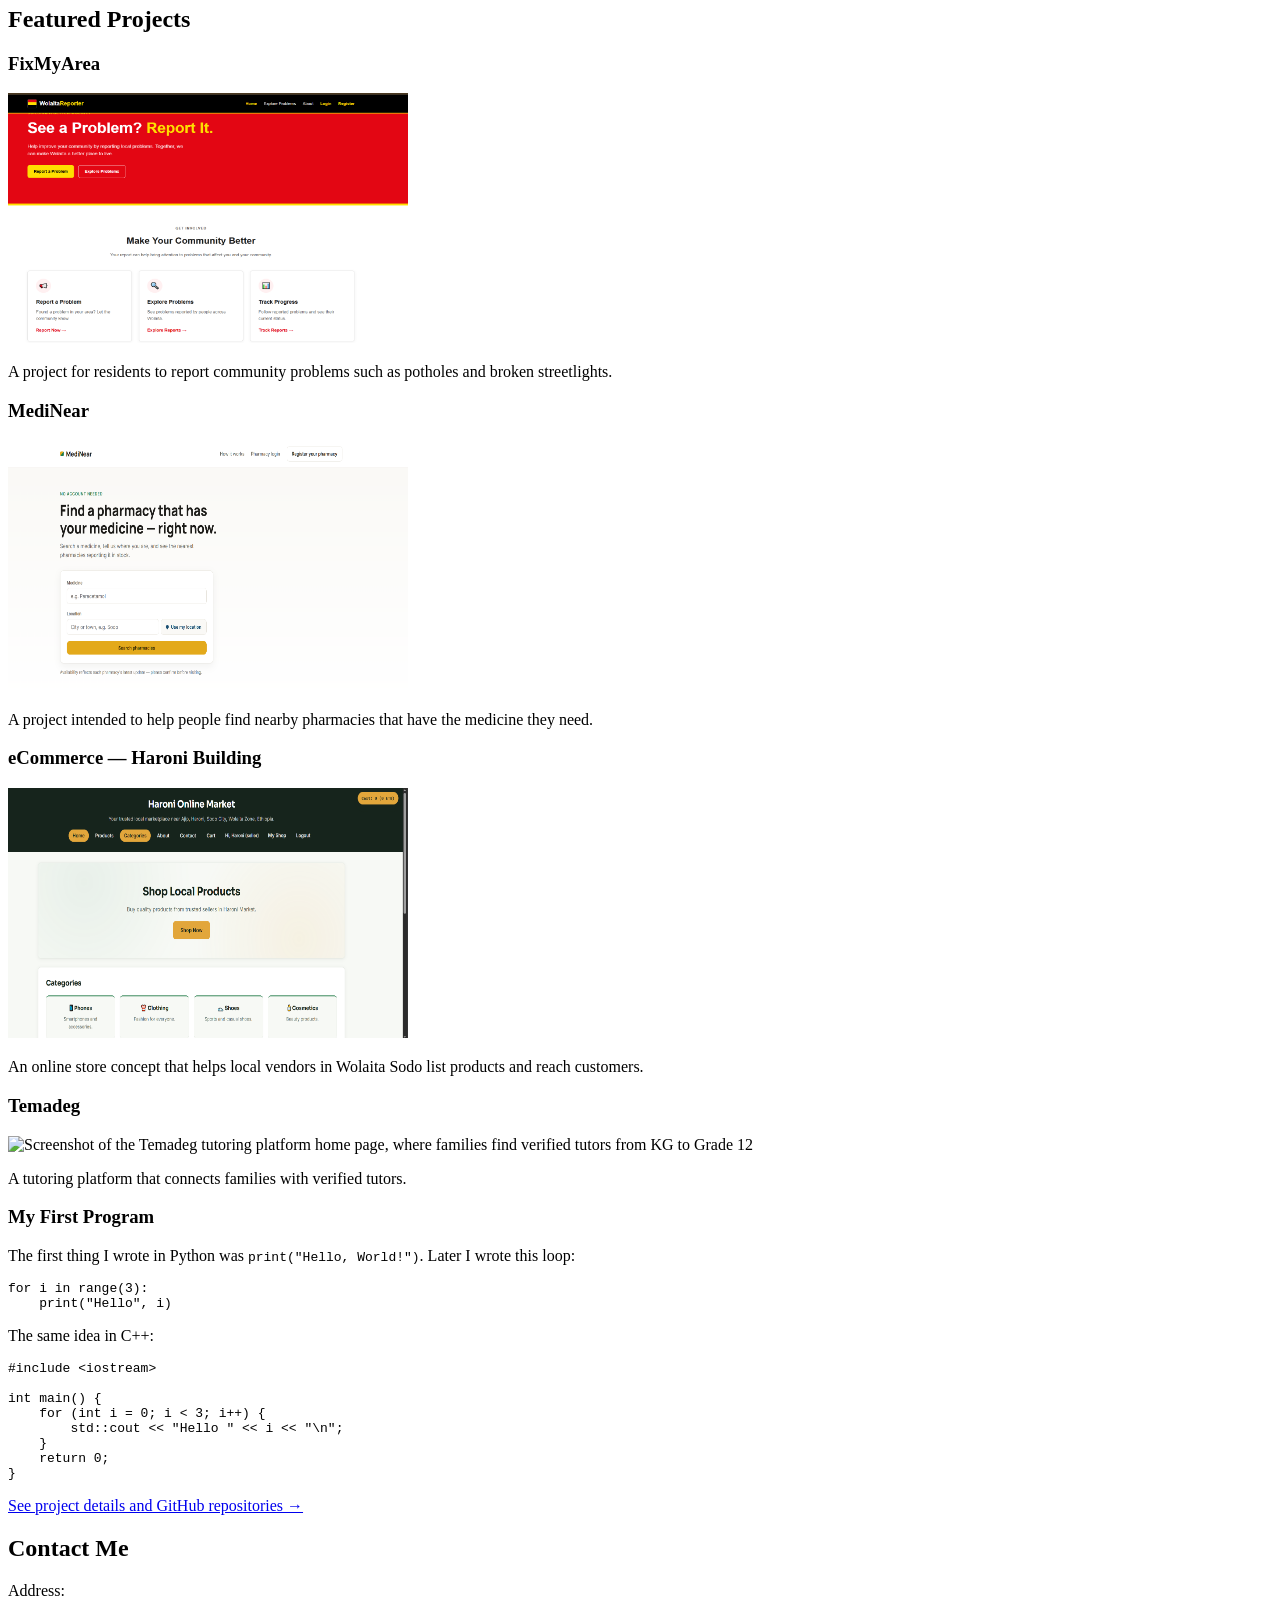
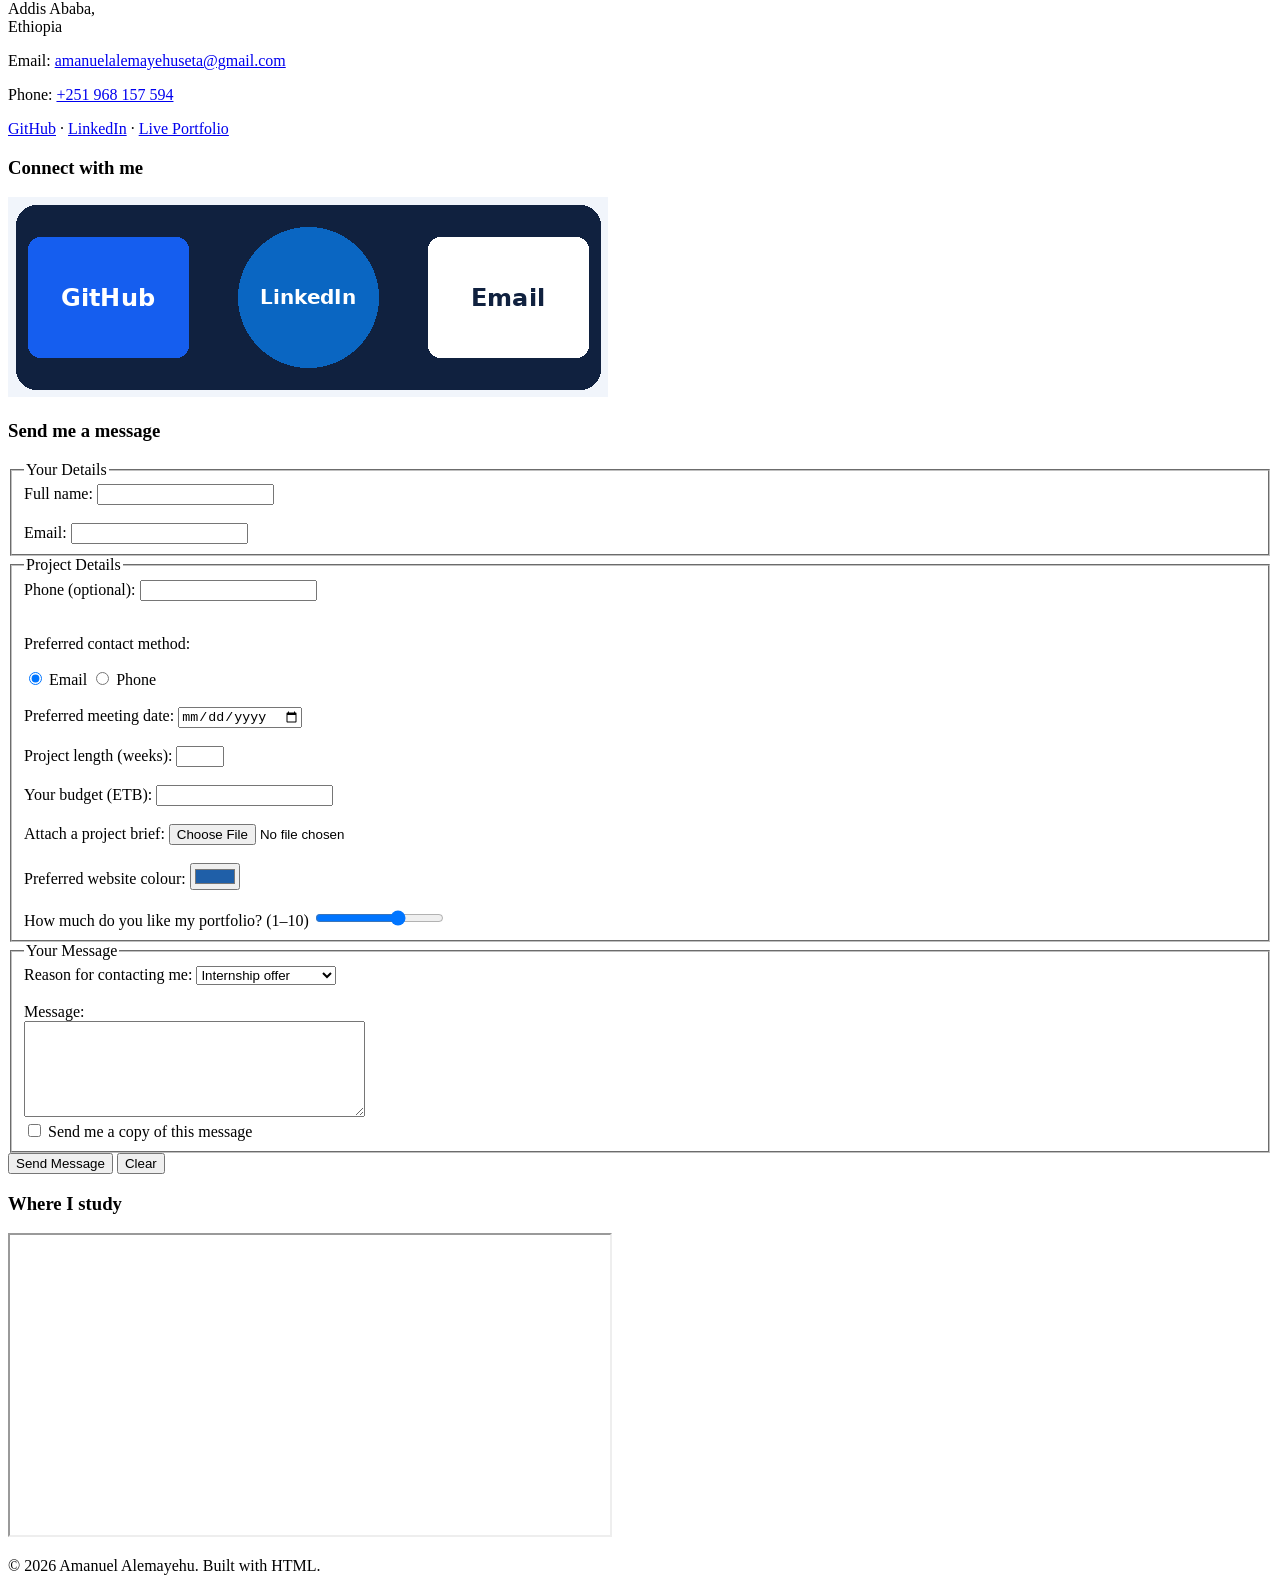
==== commit a71a9b36: "Lab 11" ====
--- a/index.html
+++ b/index.html
@@ -3,7 +3,7 @@
      Labs covered: 1 structure, 2 headings/hr/br, 3 text formatting,
      4 links, 5 images/image map/favicon, 6 lists, 7 tables,
      8 semantic structure and metadata, 9 contact form basics,
-     10 input types, validation, GET vs POST
+     10 input types, validation, GET vs POST, 11 audio/video/iframes
      ============================================================ -->
 <!-- Tells the browser this is an HTML5 document -->
 <!DOCTYPE html>
@@ -23,41 +23,6 @@
     <!-- Lab 8, Part A: more metadata (not shown on the page; used by search engines and tools) -->
     <meta name="keywords" content="Amanuel Alemayehu, portfolio, software engineering, web developer, HTML">
     <meta name="author" content="Amanuel Alemayehu">
-    <!-- Styling: decorates the page (we only use a little; the CSS chapter comes next) -->
-    <style>
-        :root { color-scheme: light; --ink: #172033; --muted: #526078; --accent: #155eef; --bg: #f5f7fb; --card: #fff; }
-        * { box-sizing: border-box; }
-        body { margin: 0; font-family: Arial, Helvetica, sans-serif; line-height: 1.65; color: var(--ink); background: var(--bg); }
-        header { background: #10213f; color: white; padding: 1.2rem max(1rem, calc((100% - 950px) / 2)); }
-        nav, main, footer { max-width: 950px; margin: auto; }
-        nav { display: flex; flex-wrap: wrap; align-items: center; gap: 1rem; }
-        nav .brand { margin-right: auto; font-weight: bold; }
-        nav a { color: white; text-decoration: none; }
-        nav a:hover { text-decoration: underline; }
-        header nav { margin-top: 1rem; }
-        main { padding: 1.5rem 1rem 3rem; }
-        section, aside { background: var(--card); padding: 1.4rem; margin: 1rem 0; border-radius: 12px; box-shadow: 0 3px 14px #15294b0c; }
-        h1, h2 { line-height: 1.2; }
-        h1 { font-size: clamp(2rem, 5vw, 3rem); margin-bottom: .5rem; }
-        h2 { color: #10213f; }
-        .muted { color: var(--muted); }
-        a { color: var(--accent); }
-        .button { display: inline-block; background: var(--accent); color: white; padding: .65rem .95rem; border-radius: 7px; text-decoration: none; margin: .25rem .35rem .25rem 0; }
-        .button:hover { opacity: .9; }
-        ul { padding-left: 1.3rem; }
-        .profile-photo { display: block; width: 200px; height: 200px; object-fit: cover; border-radius: 50%; }
-        .project-image, .connect-banner { max-width: 100%; height: auto; }
-        .table-wrap { max-width: 100%; overflow-x: auto; }
-        table { width: 100%; border-collapse: collapse; background: white; }
-        caption { font-weight: bold; text-align: left; padding: .6rem 0; }
-        th, td { padding: .6rem; border: 1px solid #cbd5e1; text-align: left; }
-        thead, tfoot { background: #eaf0fb; }
-        hr { border: 0; border-top: 1px solid #cbd5e1; margin: 1.5rem 0; }
-        mark { background: #fff3a3; padding: 0 .2rem; }
-        blockquote { margin: 1rem 0; padding: .5rem 1rem; border-left: 4px solid var(--accent); background: #f3f6fd; }
-        pre { background: #10213f; color: #fff; padding: 1rem; border-radius: 8px; overflow-x: auto; }
-        footer { padding: 1rem; color: var(--muted); text-align: center; }
-    </style>
 </head>
 <!-- BODY: everything the visitor sees -->
 <body>
@@ -76,11 +41,11 @@
         <!-- "download" makes the browser save the PDF instead of opening it (Lab 4) -->
         <a class="button" href="files/cv.pdf" download>Download My CV (PDF)</a>
         <nav aria-label="Main navigation">
-            <a class="brand" href="index.html">Amanuel Alemayehu</a>
-            <a href="#about">About</a>
-            <a href="#skills">Skills</a>
-            <a href="projects.html">Projects</a>
-            <a href="#education">Education</a>
+            <a class="brand" href="index.html">Amanuel Alemayehu</a> |
+            <a href="#about">About</a> |
+            <a href="#skills">Skills</a> |
+            <a href="projects.html">Projects</a> |
+            <a href="#education">Education</a> |
             <a href="#contact">Contact</a>
         </nav>
     </header>
@@ -97,6 +62,14 @@
             <p>Languages I have used: <b>JavaScript</b>, <b>Python</b>, <b>Java</b> and <i>C++</i>.</p>
             <p><strong>Location:</strong> Addis Ababa, Ethiopia</p>
             <p><strong>Education:</strong> Third-year Software Engineering student at Addis Ababa Science and Technology University (AASTU)</p>
+            <!-- AUDIO (Lab 11, Part A). controls = show play/pause/volume buttons.
+                 <source> names the file and its type; the text inside is shown only if the browser cannot play audio.
+                 Do NOT add autoplay or loop: browsers block autoplay with sound, and looping sound annoys visitors. -->
+            <h3>Hear my introduction</h3>
+            <audio controls>
+                <source src="media/intro.mp3" type="audio/mpeg">
+                Your browser does not support the audio element.
+            </audio>
         </section>
 
         <!-- SECTION 3 (an <aside> since Lab 8: related but secondary content). Quotation elements (Lab 3, Part B):
@@ -107,6 +80,15 @@
                 “The best way to predict the future is to invent it.” — <cite>Alan Kay</cite>
             </blockquote>
             <p>I like to <q>build software that solves real problems</q>, so I practise by building projects for my own community.</p>
+            <!-- YOUTUBE TALK (Lab 11, Part C). TO DO: pick a short talk, click Share -> Embed on YouTube, and put ITS video id in src
+                 (use the /embed/ address, NOT the youtube.com/watch?v= address), fix the title, then remove the comment markers around the iframe.
+            <h3>A talk I recommend</h3>
+            <iframe src="https://www.youtube.com/embed/VIDEO_ID"
+                    width="560" height="315"
+                    title="YouTube video: name of the talk"
+                    allowfullscreen>
+            </iframe>
+            -->
         </aside>
 
         <!-- SECTION 4: Education with the Academic Record table (Lab 7) -->
@@ -638,6 +620,14 @@
                 <button type="submit">Send Message</button>
                 <button type="reset">Clear</button>
             </form>
+
+            <!-- MAP (Lab 11, Part C). An <iframe> shows another web page inside this one.
+                 title is required: screen readers announce it. If you prefer, replace src with the one from Google Maps -> Share -> Embed a map. -->
+            <h3>Where I study</h3>
+            <iframe src="https://www.google.com/maps?q=Addis+Ababa+Science+and+Technology+University&amp;output=embed"
+                    width="600" height="300"
+                    title="Map of Addis Ababa Science and Technology University campus">
+            </iframe>
         </section>
     </main>
 
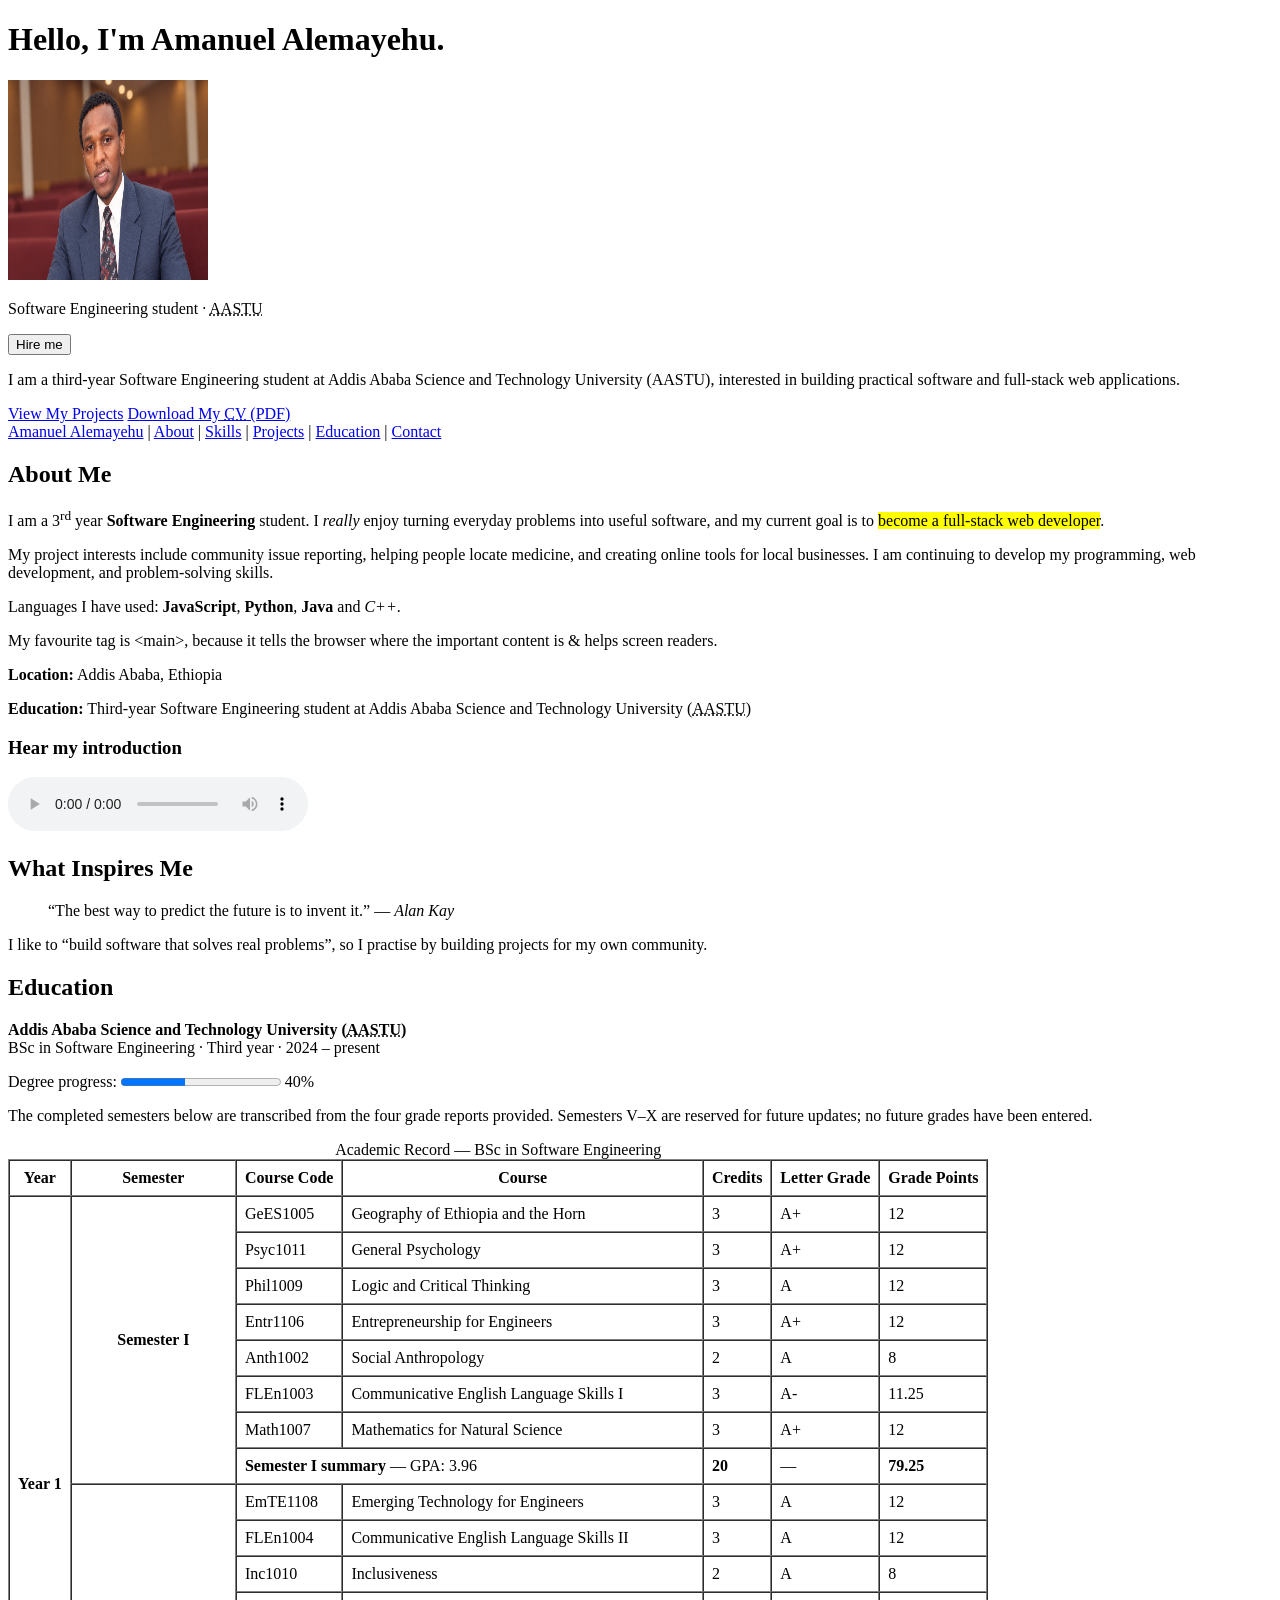
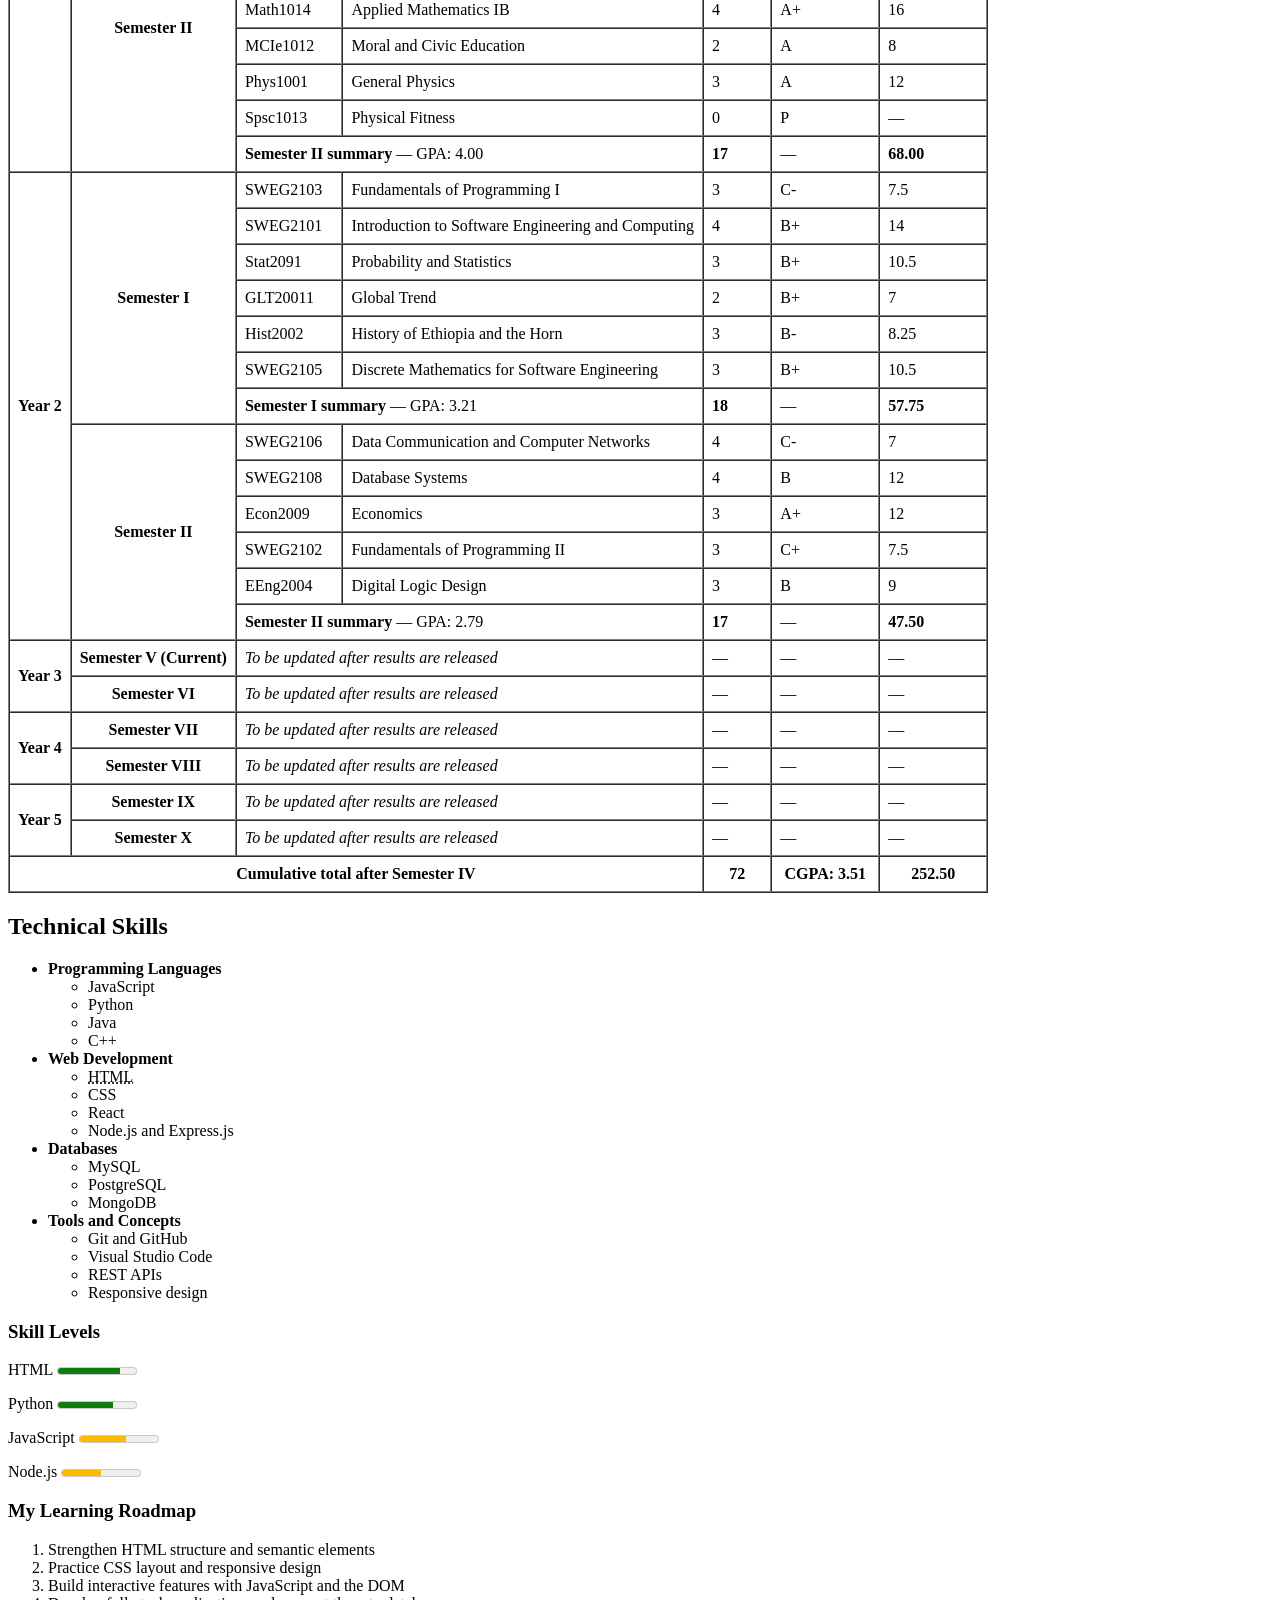
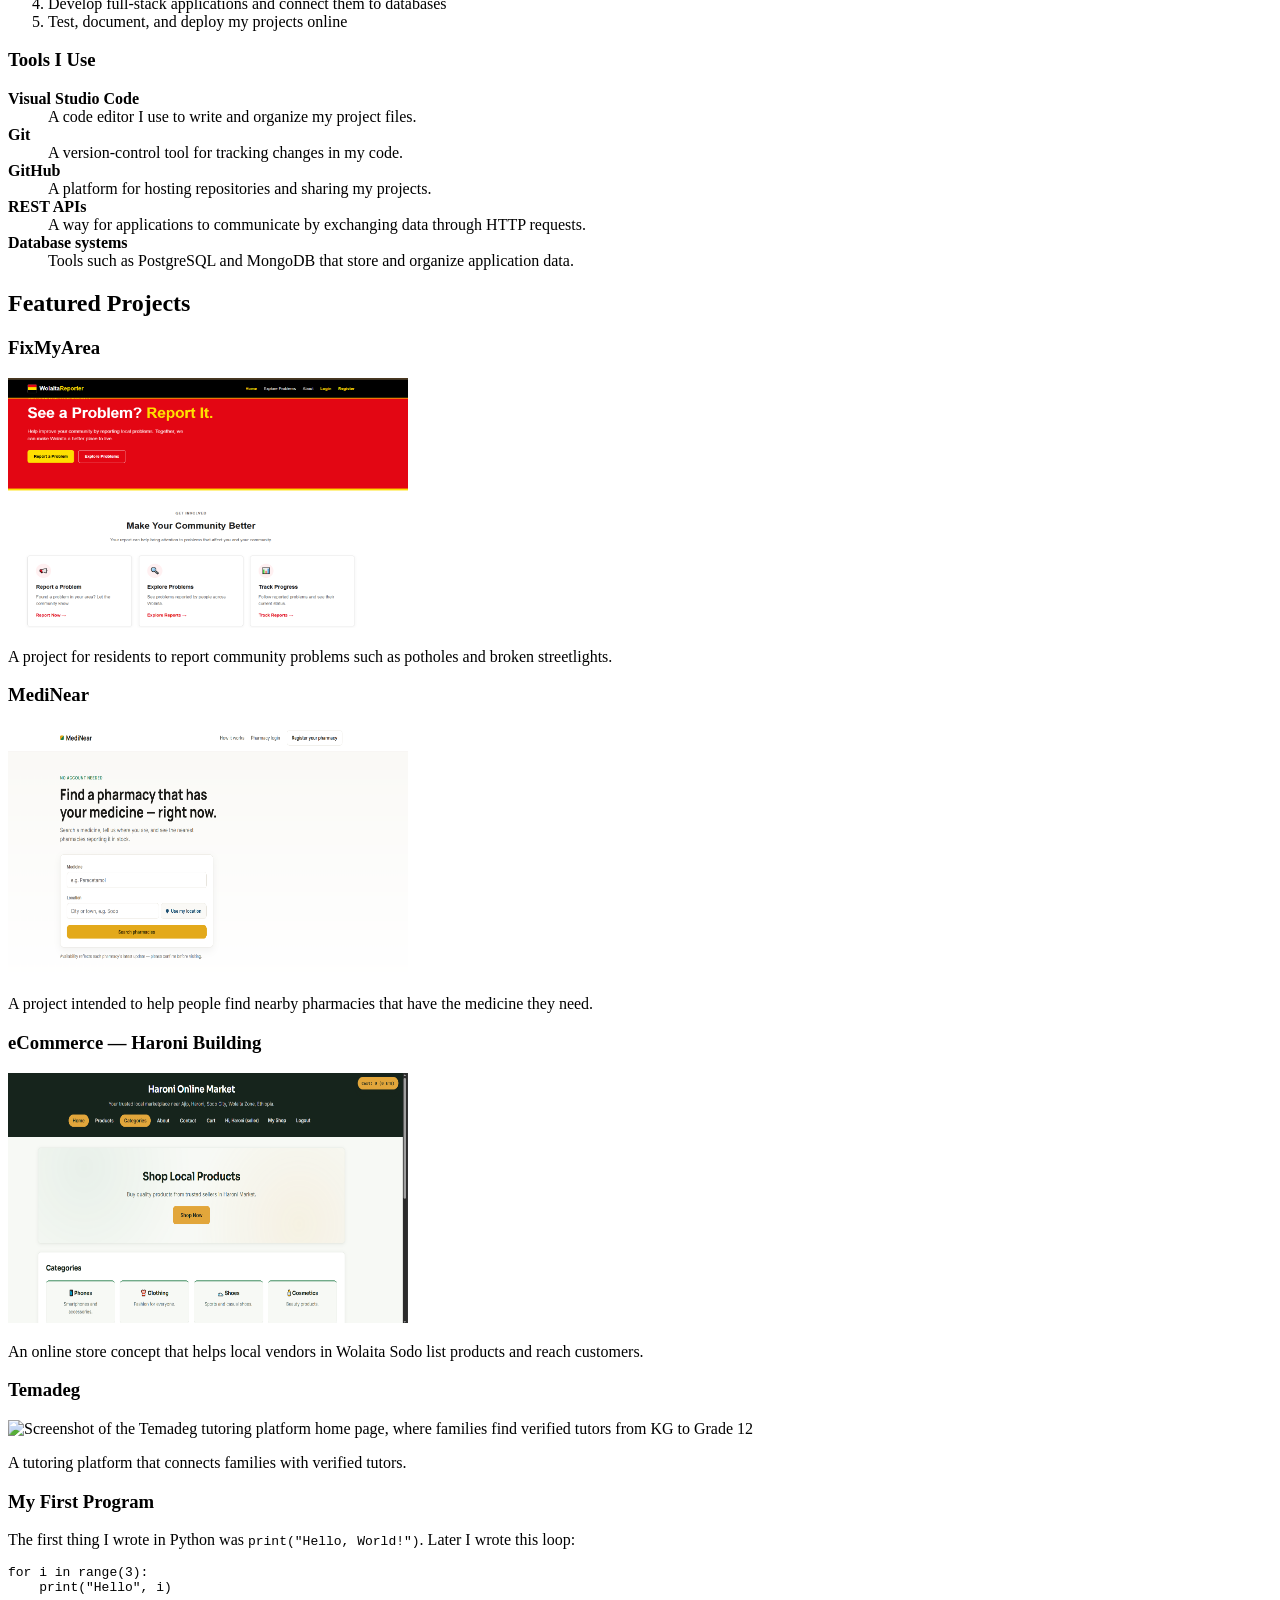
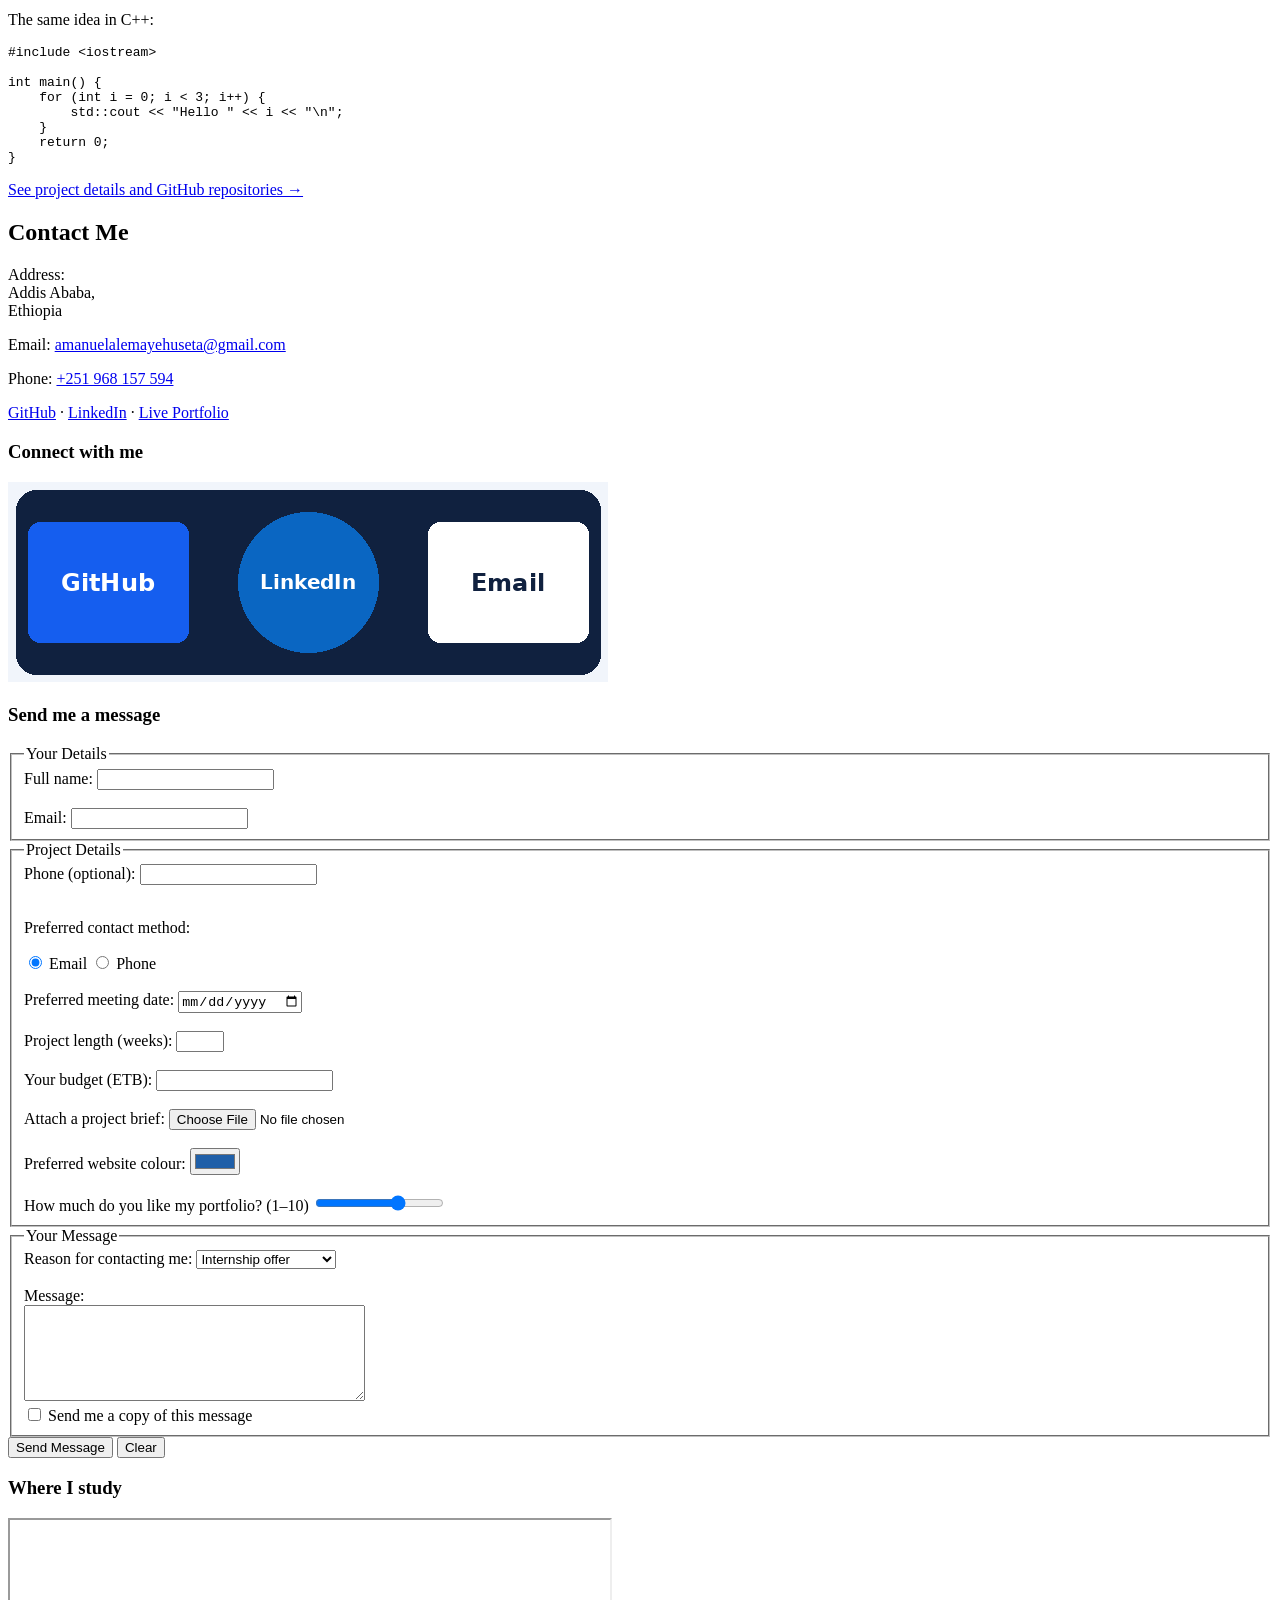
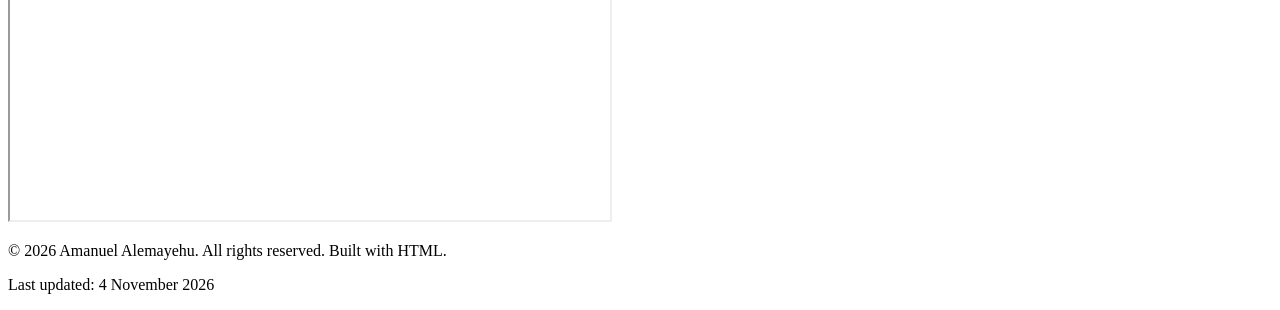
==== commit 0be0ec16: "Lab 13 complete" ====
--- a/index.html
+++ b/index.html
@@ -3,7 +3,8 @@
      Labs covered: 1 structure, 2 headings/hr/br, 3 text formatting,
      4 links, 5 images/image map/favicon, 6 lists, 7 tables,
      8 semantic structure and metadata, 9 contact form basics,
-     10 input types, validation, GET vs POST, 11 audio/video/iframes
+     10 input types, validation, GET vs POST, 11 audio/video/iframes,
+     12 details, dialog, meter and progress, 13 time, abbr and entities
      ============================================================ -->
 <!-- Tells the browser this is an HTML5 document -->
 <!DOCTYPE html>
@@ -35,11 +36,23 @@
         <img class="profile-photo" src="images/profile.jpg"
              alt="Portrait of Amanuel Alemayehu"
              title="Amanuel Alemayehu" width="200" height="200">
-        <p>Software Engineering student · AASTU</p>
+        <!-- <abbr title="..."> shows the full name as a tooltip when the visitor hovers over the short form (Lab 13, Part B) -->
+        <p>Software Engineering student · <abbr title="Addis Ababa Science and Technology University">AASTU</abbr></p>
+        <!-- HIRE ME DIALOG (Lab 12, Part B).
+             type="button" = does nothing by itself, so the JavaScript in onclick decides what happens.
+             showModal() opens the dialog and blocks the page behind it (Esc also closes it); close() shuts it.
+             The id inside getElementById('...') must match the dialog's id exactly. -->
+        <button type="button" onclick="document.getElementById('hireDialog').showModal()">Hire me</button>
+        <dialog id="hireDialog">
+            <h2>Open to internships and freelance work</h2>
+            <p>I am open to internships and freelance web projects.</p>
+            <p><a href="#contact" onclick="document.getElementById('hireDialog').close()">Send me a message</a> or <a href="files/cv.pdf" download>download my <abbr title="Curriculum Vitae">CV</abbr></a>.</p>
+            <button type="button" onclick="document.getElementById('hireDialog').close()">Close</button>
+        </dialog>
         <p>I am a third-year Software Engineering student at Addis Ababa Science and Technology University (AASTU), interested in building practical software and full-stack web applications.</p>
         <a class="button" href="projects.html">View My Projects</a>
         <!-- "download" makes the browser save the PDF instead of opening it (Lab 4) -->
-        <a class="button" href="files/cv.pdf" download>Download My CV (PDF)</a>
+        <a class="button" href="files/cv.pdf" download>Download My <abbr title="Curriculum Vitae">CV</abbr> (PDF)</a>
         <nav aria-label="Main navigation">
             <a class="brand" href="index.html">Amanuel Alemayehu</a> |
             <a href="#about">About</a> |
@@ -60,8 +73,12 @@
             <p>I am a 3<sup>rd</sup> year <strong>Software Engineering</strong> student. I <em>really</em> enjoy turning everyday problems into useful software, and my current goal is to <mark>become a full-stack web developer</mark>.</p>
             <p>My project interests include community issue reporting, helping people locate medicine, and creating online tools for local businesses. I am continuing to develop my programming, web development, and problem-solving skills.</p>
             <p>Languages I have used: <b>JavaScript</b>, <b>Python</b>, <b>Java</b> and <i>C++</i>.</p>
+            <!-- HTML ENTITIES (Lab 13, Part C): &lt; and &gt; display the < and > symbols as text, &amp; displays &.
+                 Typing <main> without entities would silently create a second <main> element. Always end an entity with ; -->
+            <p>My favourite tag is &lt;main&gt;, because it tells the browser
+               where the important content is &amp; helps screen readers.</p>
             <p><strong>Location:</strong> Addis Ababa, Ethiopia</p>
-            <p><strong>Education:</strong> Third-year Software Engineering student at Addis Ababa Science and Technology University (AASTU)</p>
+            <p><strong>Education:</strong> Third-year Software Engineering student at Addis Ababa Science and Technology University (<abbr title="Addis Ababa Science and Technology University">AASTU</abbr>)</p>
             <!-- AUDIO (Lab 11, Part A). controls = show play/pause/volume buttons.
                  <source> names the file and its type; the text inside is shown only if the browser cannot play audio.
                  Do NOT add autoplay or loop: browsers block autoplay with sound, and looping sound annoys visitors. -->
@@ -94,8 +111,16 @@
         <!-- SECTION 4: Education with the Academic Record table (Lab 7) -->
         <section id="education">
             <h2>Education</h2>
-            <p><strong>Addis Ababa Science and Technology University (AASTU)</strong><br>
-               BSc in Software Engineering · Third year</p>
+            <!-- <time datetime="..."> gives a machine-readable date (year-month-day order) next to the human-readable text (Lab 13, Part A).
+                 TO DO: confirm the year (and month, e.g. datetime="2024-09") you really started. -->
+            <p><strong>Addis Ababa Science and Technology University (<abbr title="Addis Ababa Science and Technology University">AASTU</abbr>)</strong><br>
+               BSc in Software Engineering · Third year · <time datetime="2024">2024</time> – present</p>
+            <!-- PROGRESS BAR (Lab 12, Part D). value out of max: 4 of 10 semesters finished = 40 out of 100.
+                 Update the value as new semesters are completed. -->
+            <p>
+                <label for="degree">Degree progress:</label>
+                <progress id="degree" value="40" max="100">40%</progress> 40%
+            </p>
             <p class="muted">The completed semesters below are transcribed from the four grade reports provided. Semesters V–X are reserved for future updates; no future grades have been entered.</p>
             <!-- table-wrap lets the wide table scroll sideways on small screens -->
             <div class="table-wrap">
@@ -402,7 +427,7 @@
                 </li>
                 <li><strong>Web Development</strong>
                     <ul>
-                        <li>HTML</li>
+                        <li><abbr title="HyperText Markup Language">HTML</abbr></li>
                         <li>CSS</li>
                         <li>React</li>
                         <li>Node.js and Express.js</li>
@@ -424,6 +449,29 @@
                     </ul>
                 </li>
             </ul>
+
+            <!-- SKILL LEVELS (Lab 12, Part C). <meter> = a measurement on a known scale (like a fuel gauge); <progress> = how far a task has got.
+                 value = the level, min/max = the scale (0 to 1 here, so 0.8 = 80%).
+                 low/high/optimum tell the browser which values are poor or good, so the colour can change.
+                 TO DO: change every value below to your own honest level. -->
+            <h3>Skill Levels</h3>
+            <p>
+                <label for="lvl-html">HTML</label>
+                <meter id="lvl-html" value="0.8" min="0" max="1">80%</meter>
+            </p>
+            <p>
+                <label for="lvl-python">Python</label>
+                <meter id="lvl-python" value="0.7" min="0" max="1">70%</meter>
+            </p>
+            <p>
+                <label for="lvl-js">JavaScript</label>
+                <meter id="lvl-js" value="0.6" min="0" max="1" low="0.3" high="0.7" optimum="1">60%</meter>
+            </p>
+            <!-- "Your turn": a fourth meter for a skill of your choice -->
+            <p>
+                <label for="lvl-node">Node.js</label>
+                <meter id="lvl-node" value="0.5" min="0" max="1" low="0.3" high="0.7" optimum="1">50%</meter>
+            </p>
 
             <!-- Ordered list (<ol>, numbers) because the order of steps matters -->
             <h3>My Learning Roadmap</h3>
@@ -505,7 +553,7 @@
             <!-- mailto: opens the visitor's email app; tel: starts a phone call; https:// = absolute link to another website;
                  target="_blank" opens a new tab, rel="noopener noreferrer" keeps that tab safe -->
             <p>Email: <a href="mailto:amanuelalemayehuseta@gmail.com">amanuelalemayehuseta@gmail.com</a></p>
-            <p>Phone: <a href="tel:+251968157594">+251 968 157 594</a></p>
+            <p>Phone: <a href="tel:+251968157594">+251&nbsp;968&nbsp;157&nbsp;594</a></p>
             <p>
                 <a href="https://github.com/Aman6815" target="_blank" rel="noopener noreferrer">GitHub</a> ·
                 <a href="https://www.linkedin.com/in/amanuel-alemayehu-516863446" target="_blank" rel="noopener noreferrer">LinkedIn</a> ·
@@ -633,7 +681,9 @@
 
     <!-- FOOTER: copyright line -->
     <footer>
-        <p>© 2026 Amanuel Alemayehu. Built with HTML.</p>
+        <!-- &copy; is the entity for the copyright symbol; &nbsp; would be a space that never breaks -->
+        <p>&copy; 2026 Amanuel Alemayehu. All rights reserved. Built with HTML.</p>
+        <p>Last updated: <time datetime="2026-11-04">4 November 2026</time></p>
     </footer>
 </body>
 </html>
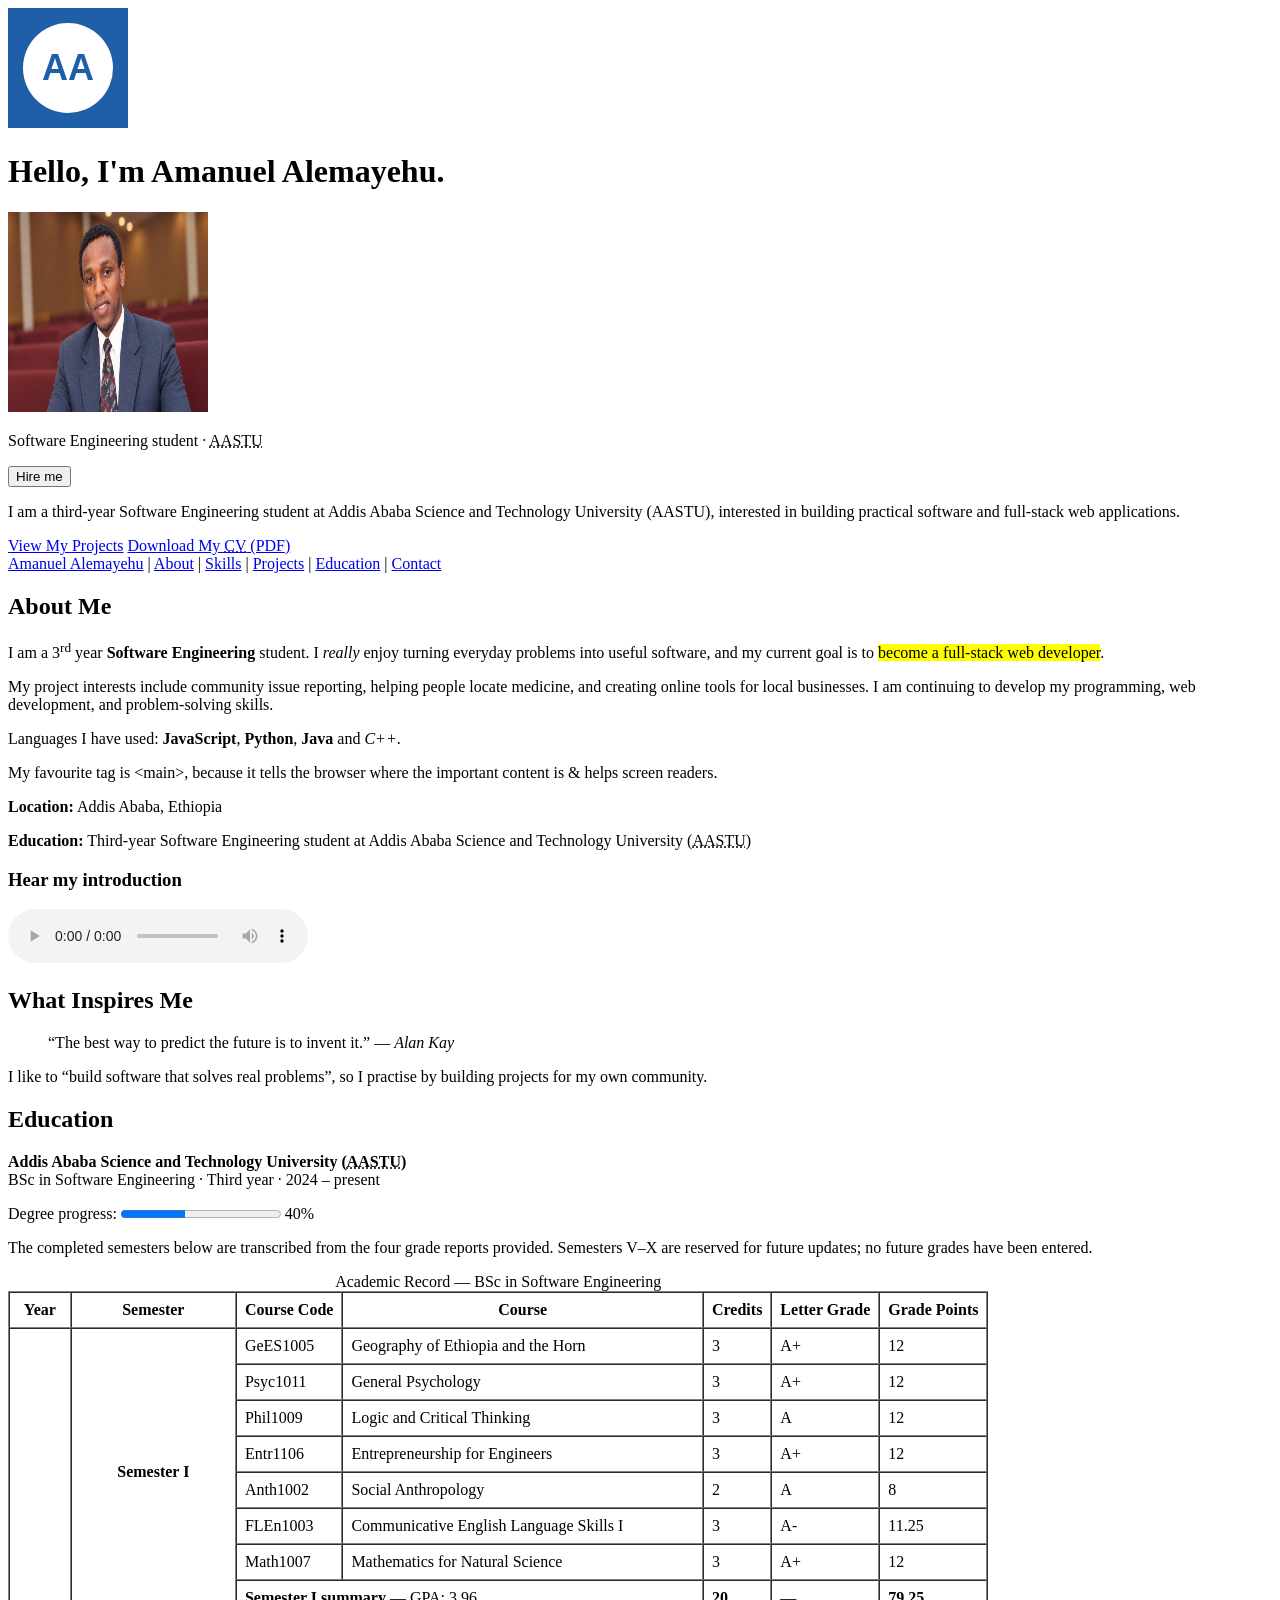
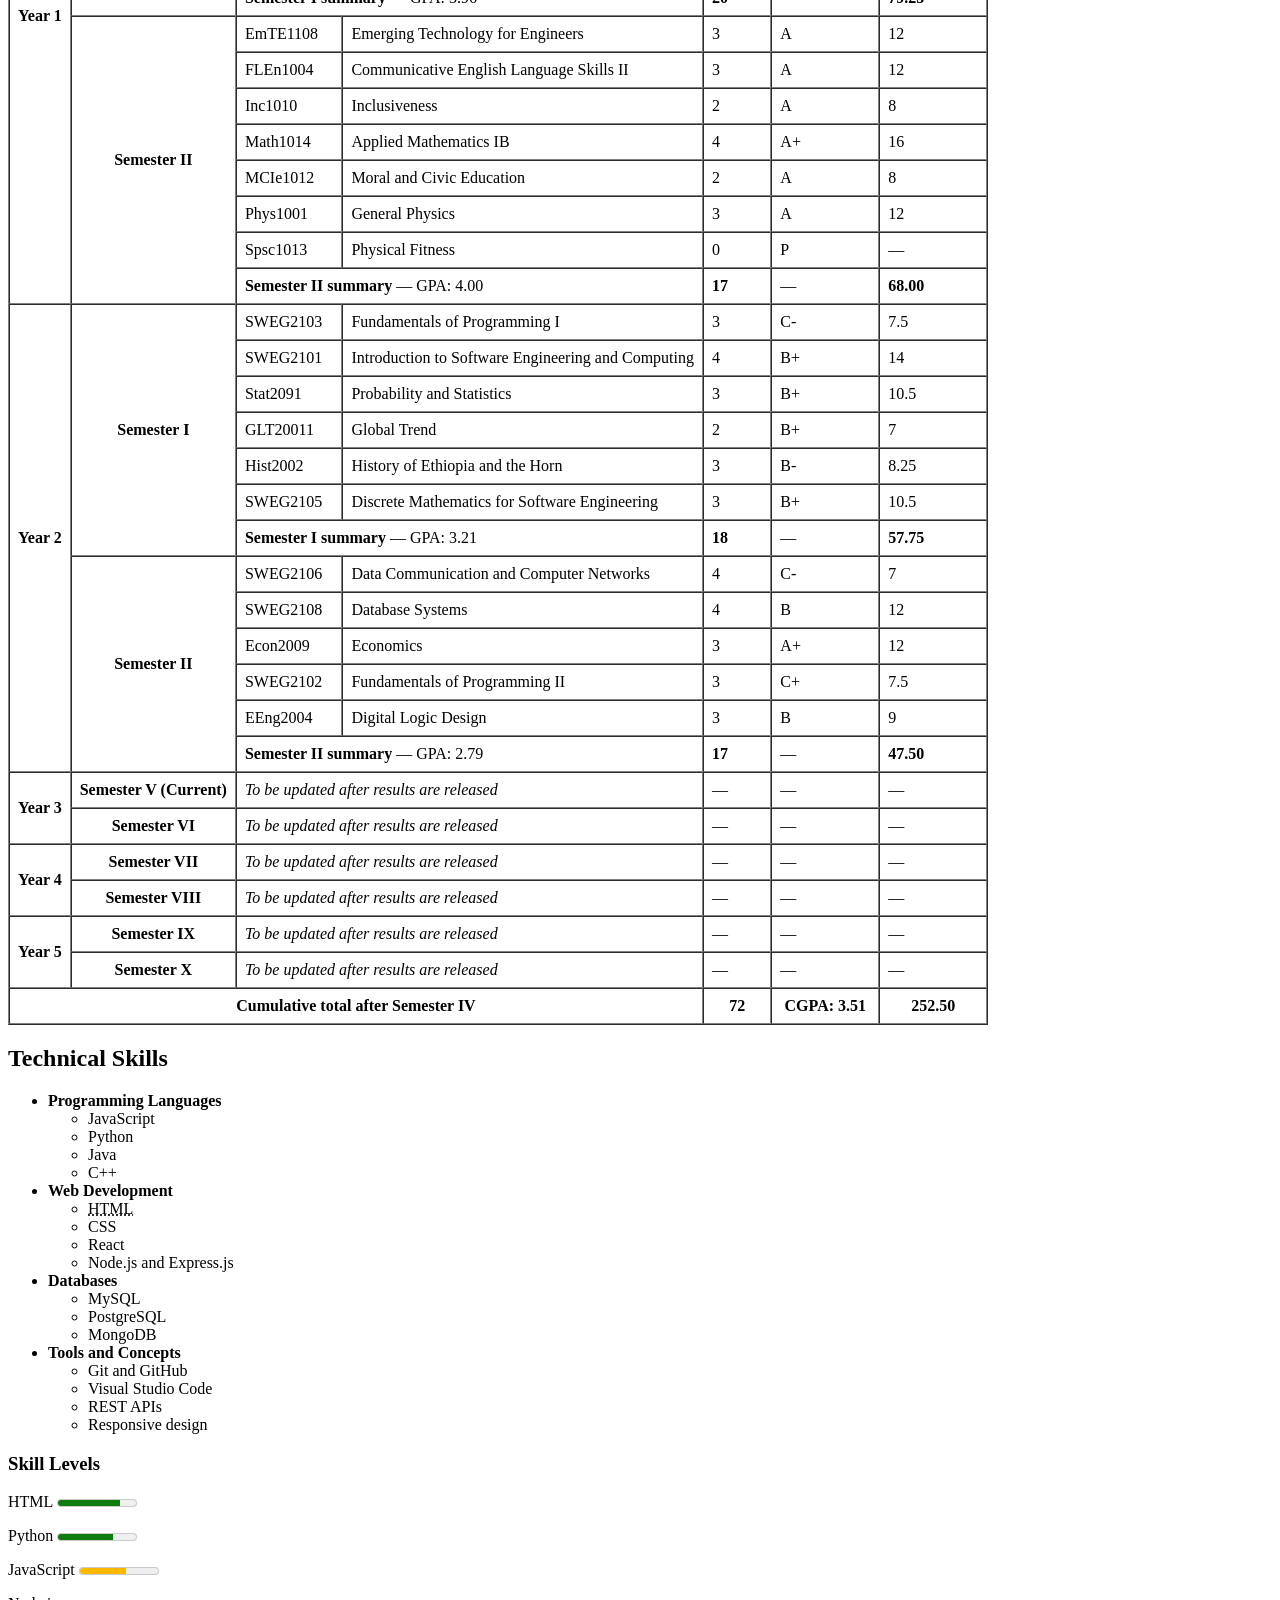
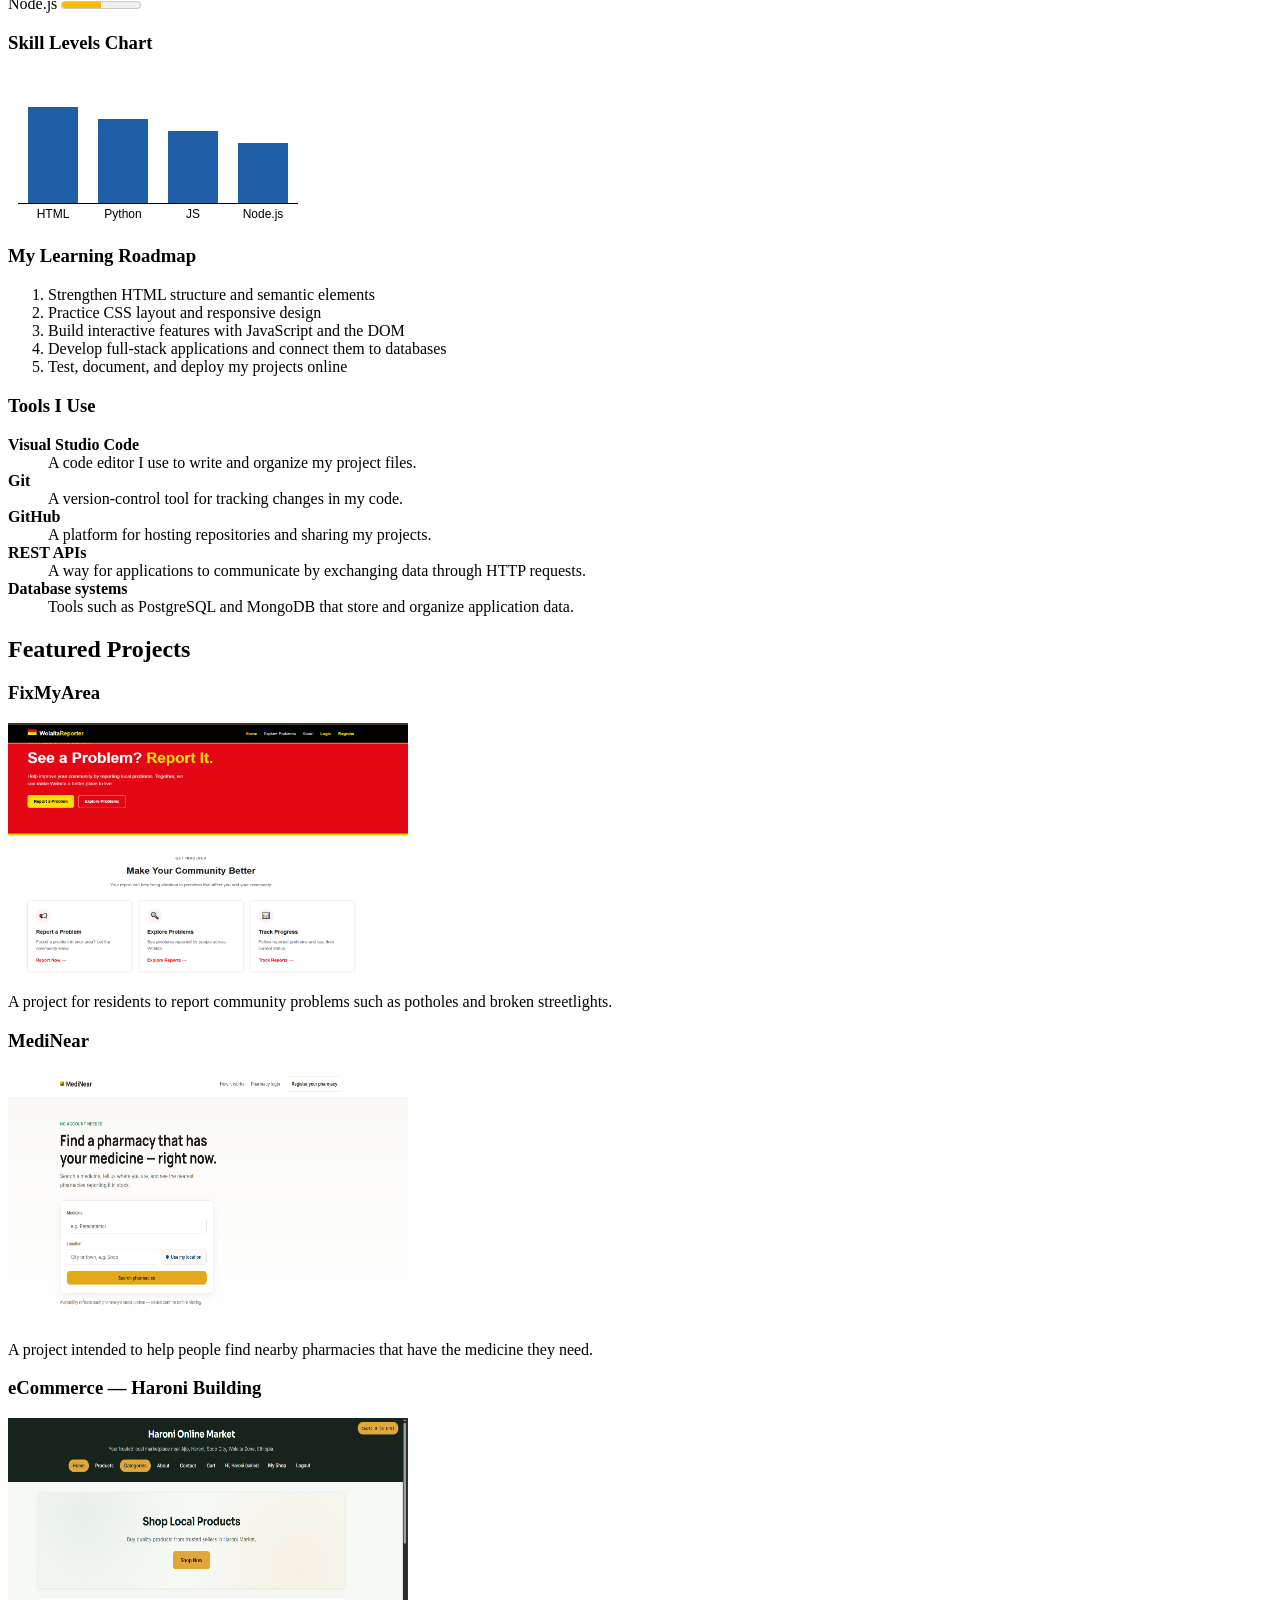
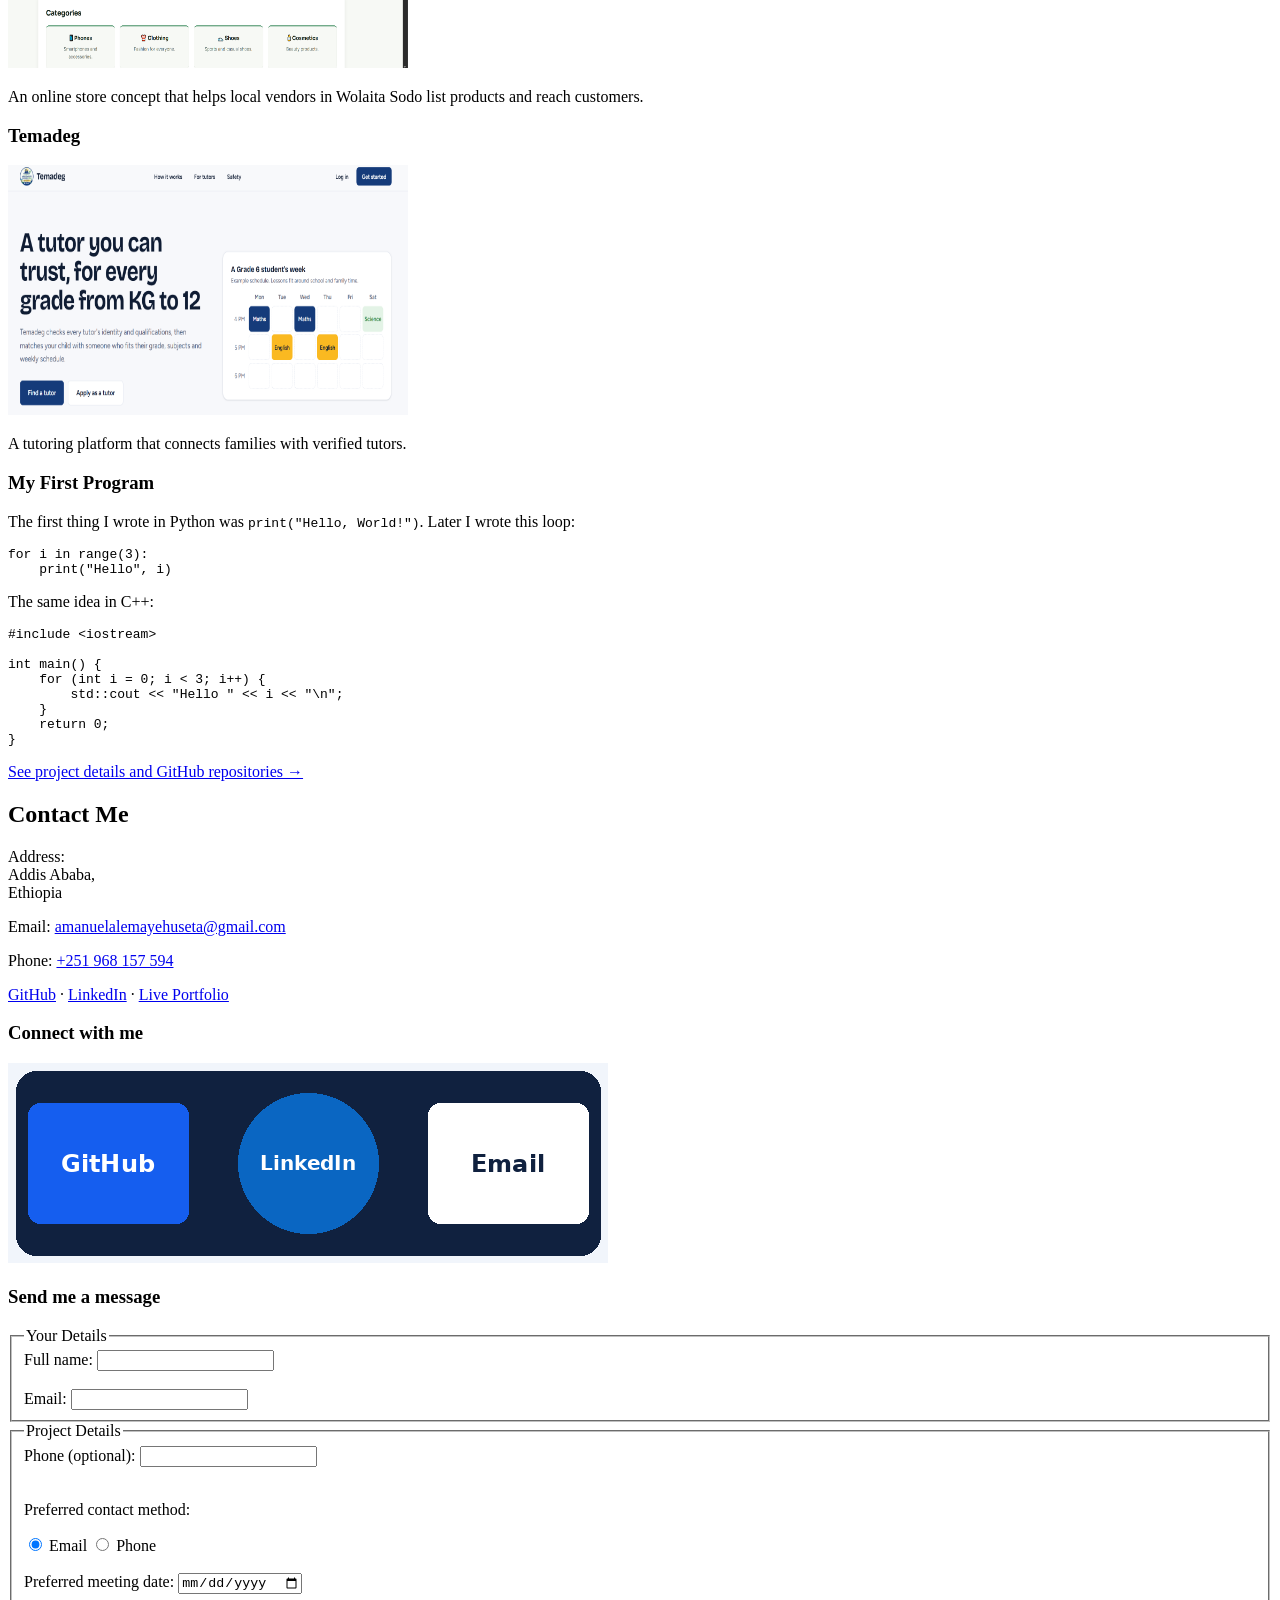
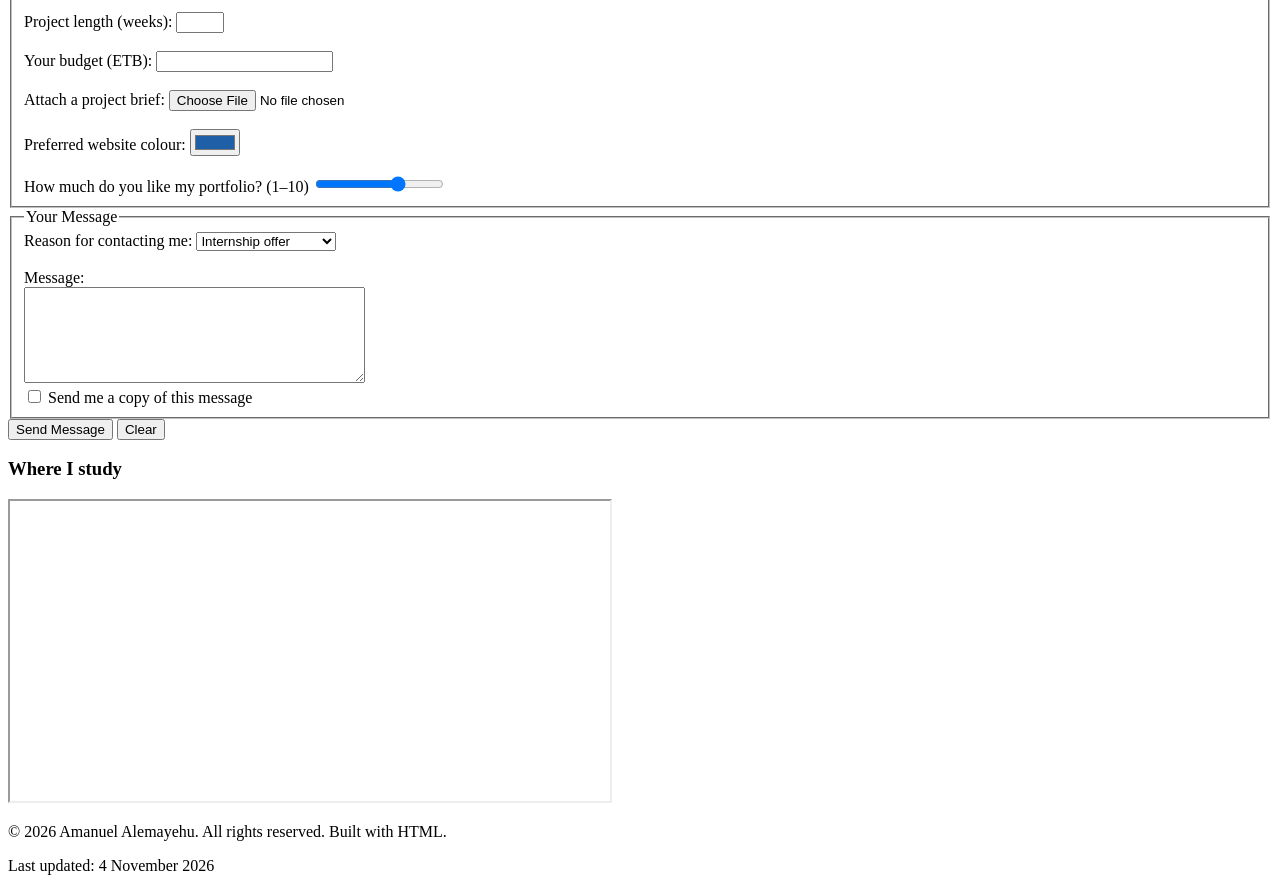
==== commit 4e0790d5: "Lab 14 complete" ====
--- a/index.html
+++ b/index.html
@@ -4,7 +4,7 @@
      4 links, 5 images/image map/favicon, 6 lists, 7 tables,
      8 semantic structure and metadata, 9 contact form basics,
      10 input types, validation, GET vs POST, 11 audio/video/iframes,
-     12 details, dialog, meter and progress, 13 time, abbr and entities
+     12 details, dialog, meter and progress, 13 time, abbr and entities, 14 canvas
      ============================================================ -->
 <!-- Tells the browser this is an HTML5 document -->
 <!DOCTYPE html>
@@ -31,6 +31,10 @@
          In the menu, href="#about" jumps to the element with id="about" on THIS page;
          href="projects.html" opens the second page (relative link). -->
     <header>
+        <!-- LOGO CANVAS (Lab 14). <canvas> is an empty drawing area; JavaScript draws on it (script at the bottom of the page).
+             Set the size with the width and height ATTRIBUTES (not CSS), or the drawing is stretched.
+             The text inside shows only if the browser cannot draw. -->
+        <canvas id="logo" width="120" height="120">Amanuel Alemayehu logo</canvas>
         <h1>Hello, I'm Amanuel Alemayehu.</h1>
         <!-- Profile photo (Lab 5): src = path relative to this file; alt = text for screen readers or when the image fails to load -->
         <img class="profile-photo" src="images/profile.jpg"
@@ -472,6 +476,9 @@
                 <label for="lvl-node">Node.js</label>
                 <meter id="lvl-node" value="0.5" min="0" max="1" low="0.3" high="0.7" optimum="1">50%</meter>
             </p>
+            <!-- SKILLS BAR CHART (Lab 14, "Your turn"): drawn by the script at the bottom of the page from the meter values above -->
+            <h3>Skill Levels Chart</h3>
+            <canvas id="skillsChart" width="300" height="150">Bar chart of my skill levels: HTML, Python, JavaScript and Node.js</canvas>
 
             <!-- Ordered list (<ol>, numbers) because the order of steps matters -->
             <h3>My Learning Roadmap</h3>
@@ -520,7 +527,7 @@
             </article>
             <article>
             <h3>Temadeg</h3>
-            <img class="project-image" src="images/project-temadeg.png" alt="Screenshot of the Temadeg tutoring platform home page, where families find verified tutors from KG to Grade 12" width="400" height="250">
+            <img class="project-image" src="images/project-temadeg.PNG" alt="Screenshot of the Temadeg tutoring platform home page, where families find verified tutors from KG to Grade 12" width="400" height="250">
             <p>A tutoring platform that connects families with verified tutors.</p>
             </article>
             <article>
@@ -685,5 +692,61 @@
         <p>&copy; 2026 Amanuel Alemayehu. All rights reserved. Built with HTML.</p>
         <p>Last updated: <time datetime="2026-11-04">4 November 2026</time></p>
     </footer>
+
+    <!-- DRAWING CODE (Lab 14). It must come AFTER the <canvas> elements, or getElementById finds nothing (check F12 -> Console).
+         On a canvas, (0, 0) is the TOP-LEFT corner: x grows to the right and y grows DOWNWARD. -->
+    <script>
+        // ---------- 1. Logo: blue square, white circle, initials ----------
+        const canvas = document.getElementById('logo');
+        const ctx = canvas.getContext('2d');   // the "pen" we draw with
+
+        // Blue square background: x, y, width, height
+        ctx.fillStyle = "#1f5fa8";
+        ctx.fillRect(0, 0, 120, 120);
+
+        // White circle: centre x, centre y, radius, start angle, end angle
+        ctx.beginPath();                        // start a NEW shape, or it joins the previous one
+        ctx.arc(60, 60, 45, 0, 2 * Math.PI);
+        ctx.fillStyle = "white";
+        ctx.fill();
+
+        // Initials in the middle (set fillStyle BEFORE drawing the text)
+        ctx.fillStyle = "#1f5fa8";
+        ctx.font = "bold 36px Arial";
+        ctx.textAlign = "center";
+        ctx.textBaseline = "middle";
+        ctx.fillText("AA", 60, 62);
+
+        // ---------- 2. Bar chart of the skill levels ----------
+        // New names (chart, chartCtx): a const can only be declared once per page.
+        const chart = document.getElementById('skillsChart');
+        const chartCtx = chart.getContext('2d');
+
+        // Each bar reads its value (0 to 1) from the matching <meter>, so the chart follows your honest values.
+        const skills = [
+            { name: "HTML",    meter: "lvl-html" },
+            { name: "Python",  meter: "lvl-python" },
+            { name: "JS",      meter: "lvl-js" },
+            { name: "Node.js", meter: "lvl-node" }
+        ];
+
+        // The bars stand on the line y = 130. Because y grows downward, a bar starts at y = 130 - height.
+        chartCtx.fillStyle = "black";
+        chartCtx.fillRect(10, 130, 280, 1);     // the baseline
+
+        chartCtx.font = "12px Arial";
+        chartCtx.textAlign = "center";
+        for (let i = 0; i < skills.length; i++) {
+            const value = document.getElementById(skills[i].meter).value;   // e.g. 0.8
+            const height = value * 120;          // 80% of 120 px = 96 px
+            const x = 20 + i * 70;               // bars are 50 px wide, 70 px apart
+
+            chartCtx.fillStyle = "#1f5fa8";
+            chartCtx.fillRect(x, 130 - height, 50, height);
+
+            chartCtx.fillStyle = "black";        // set the colour before the text
+            chartCtx.fillText(skills[i].name, x + 25, 145);
+        }
+    </script>
 </body>
 </html>
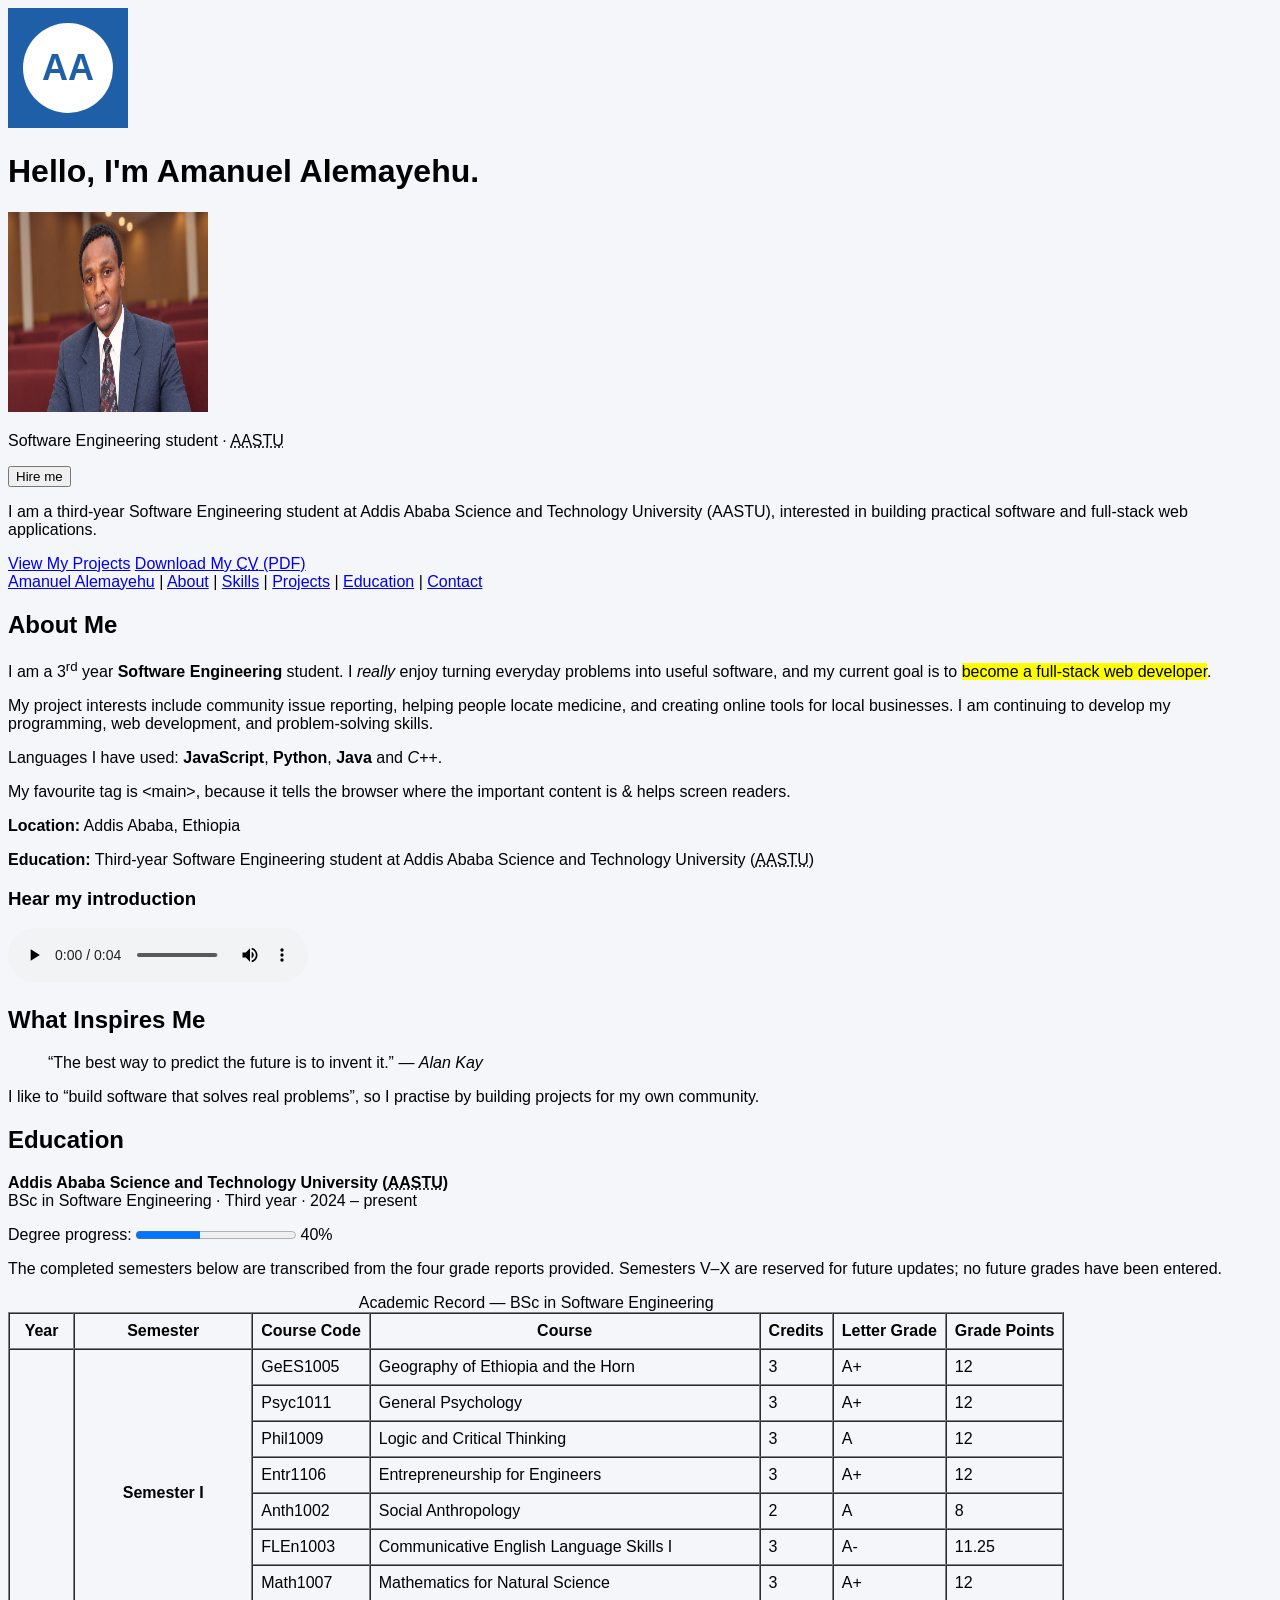
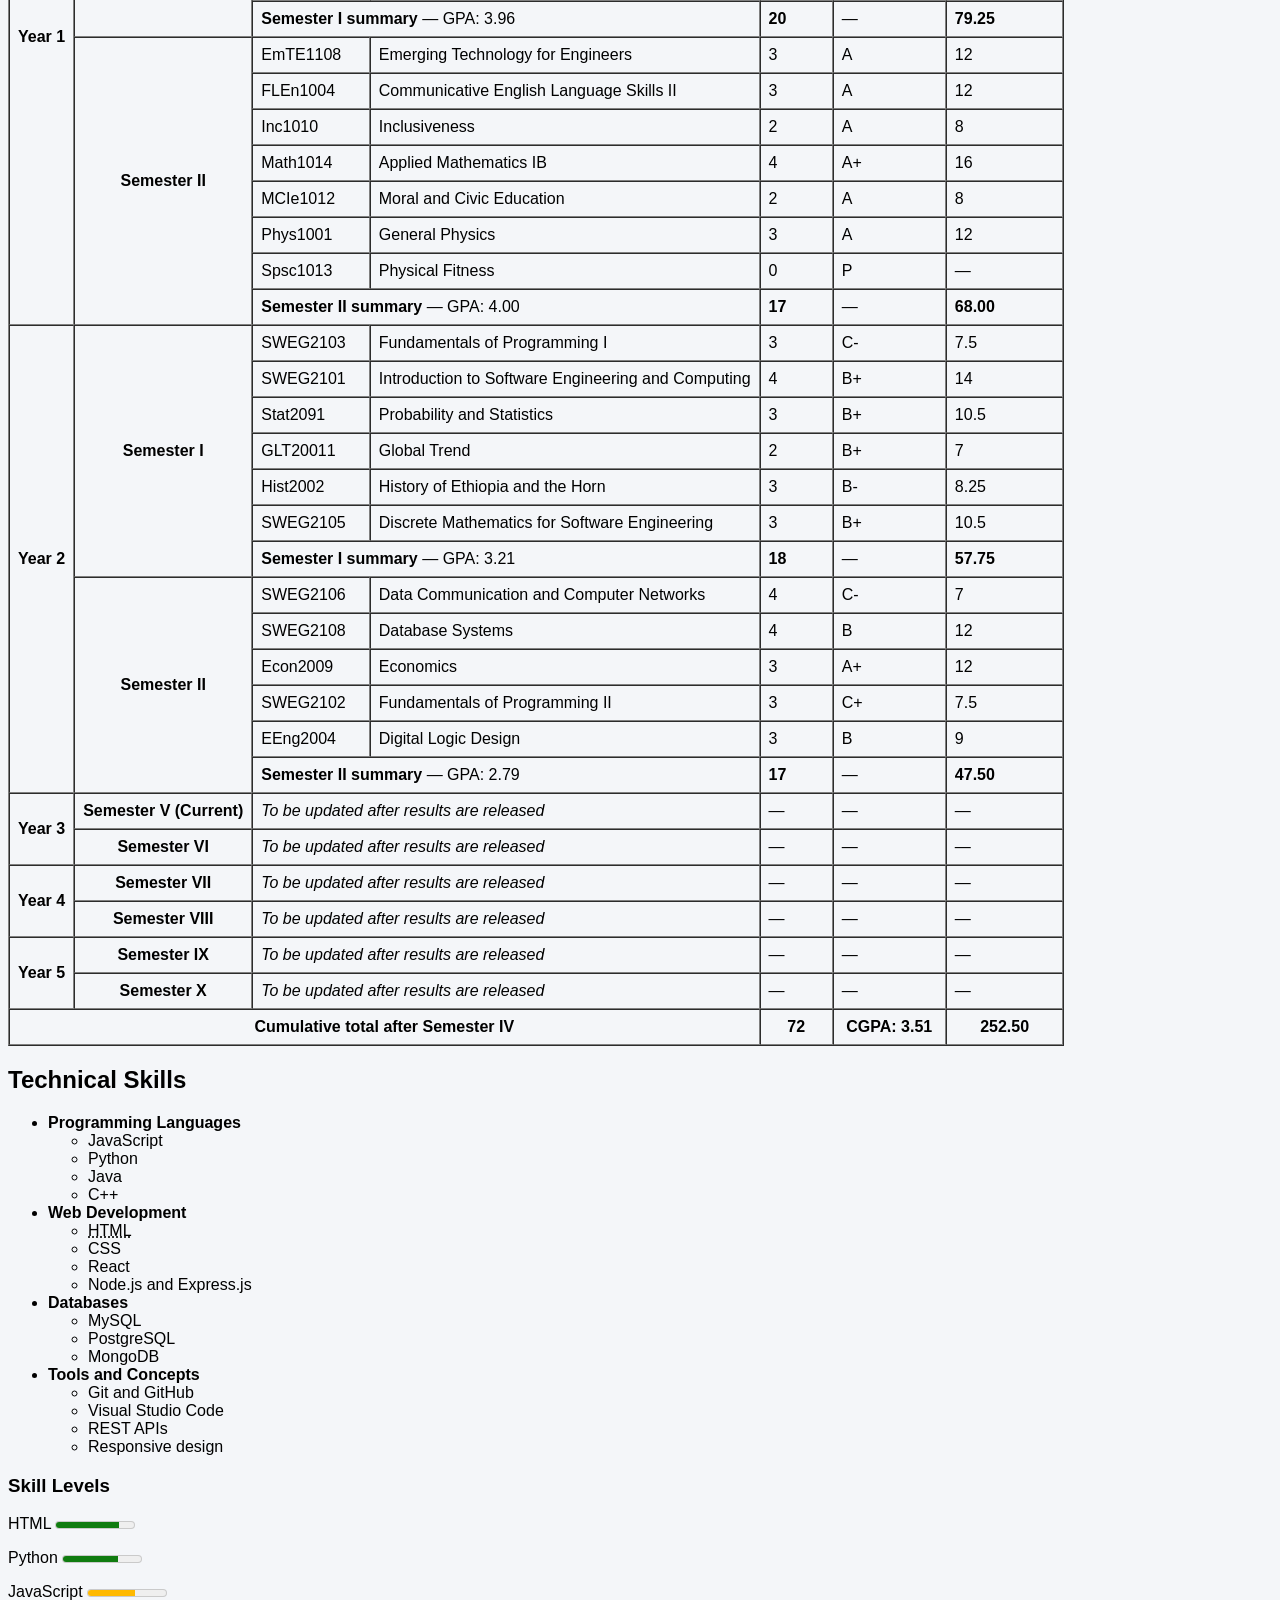
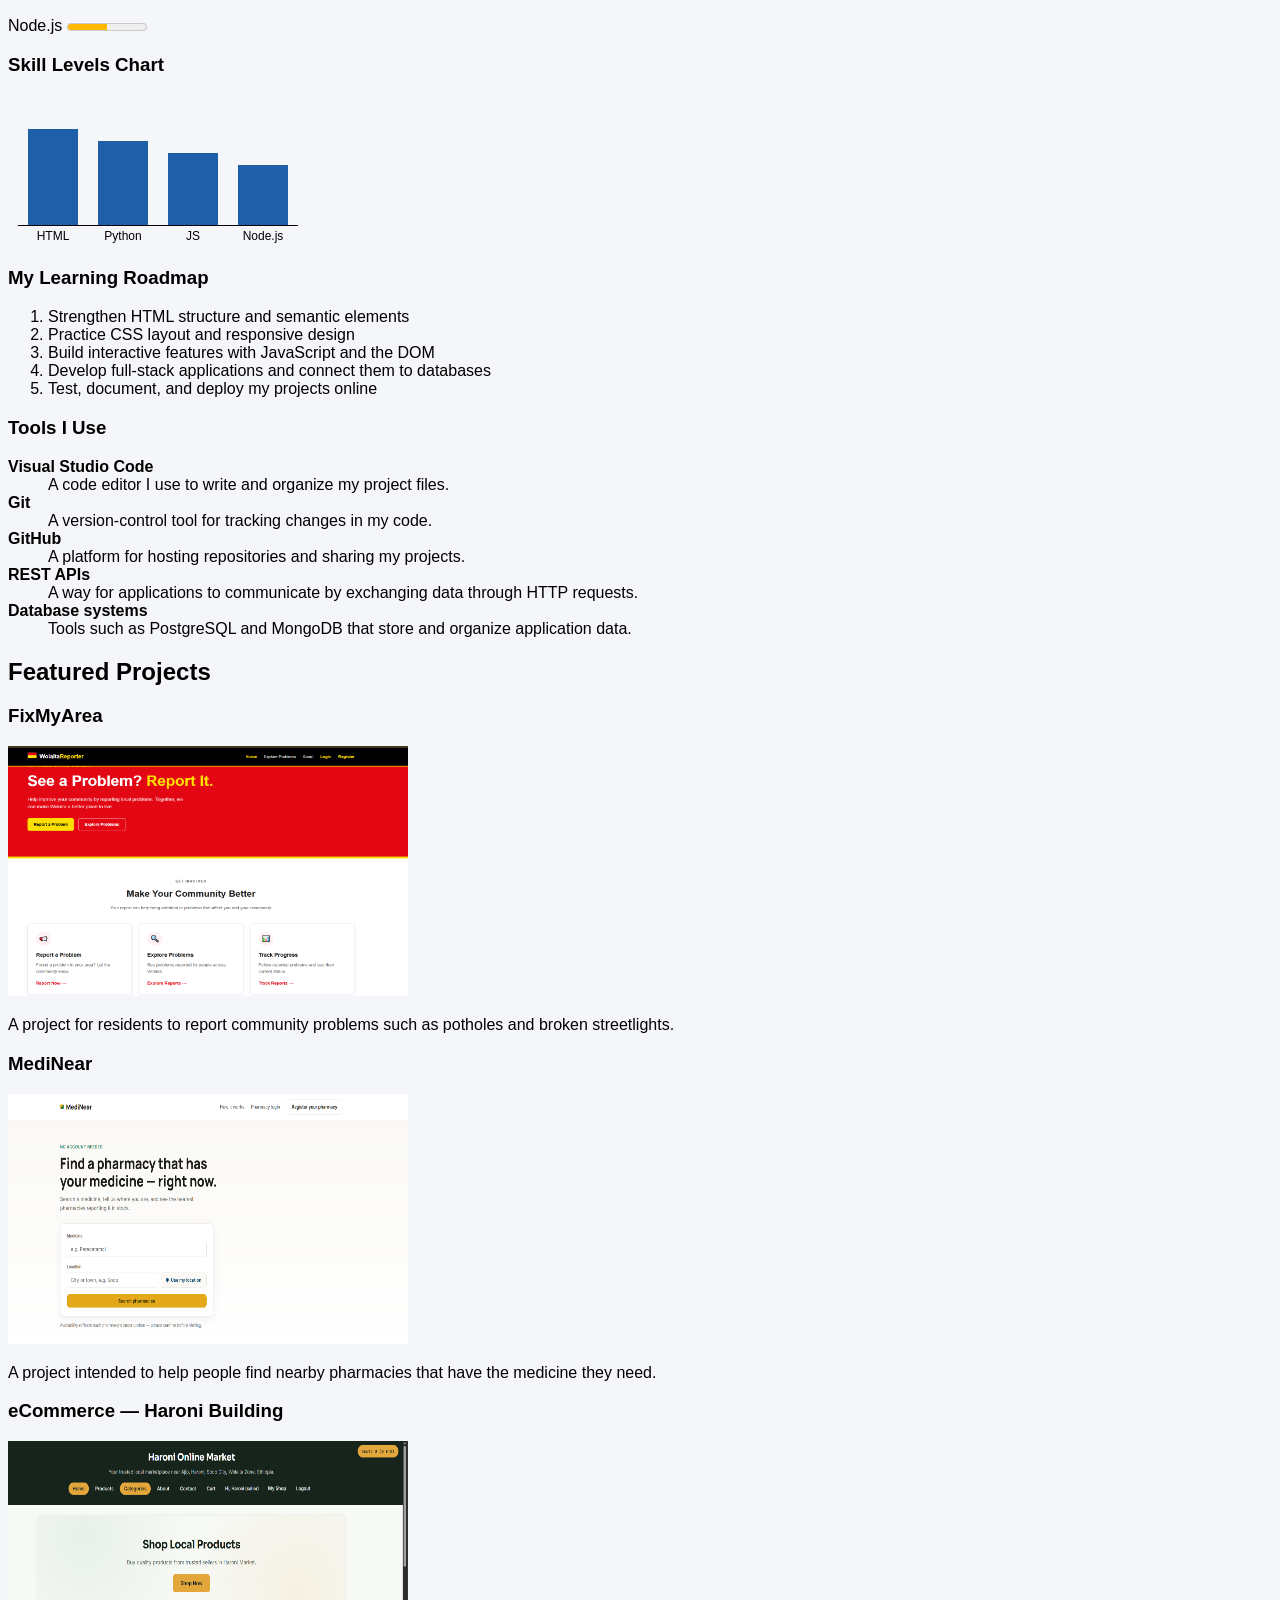
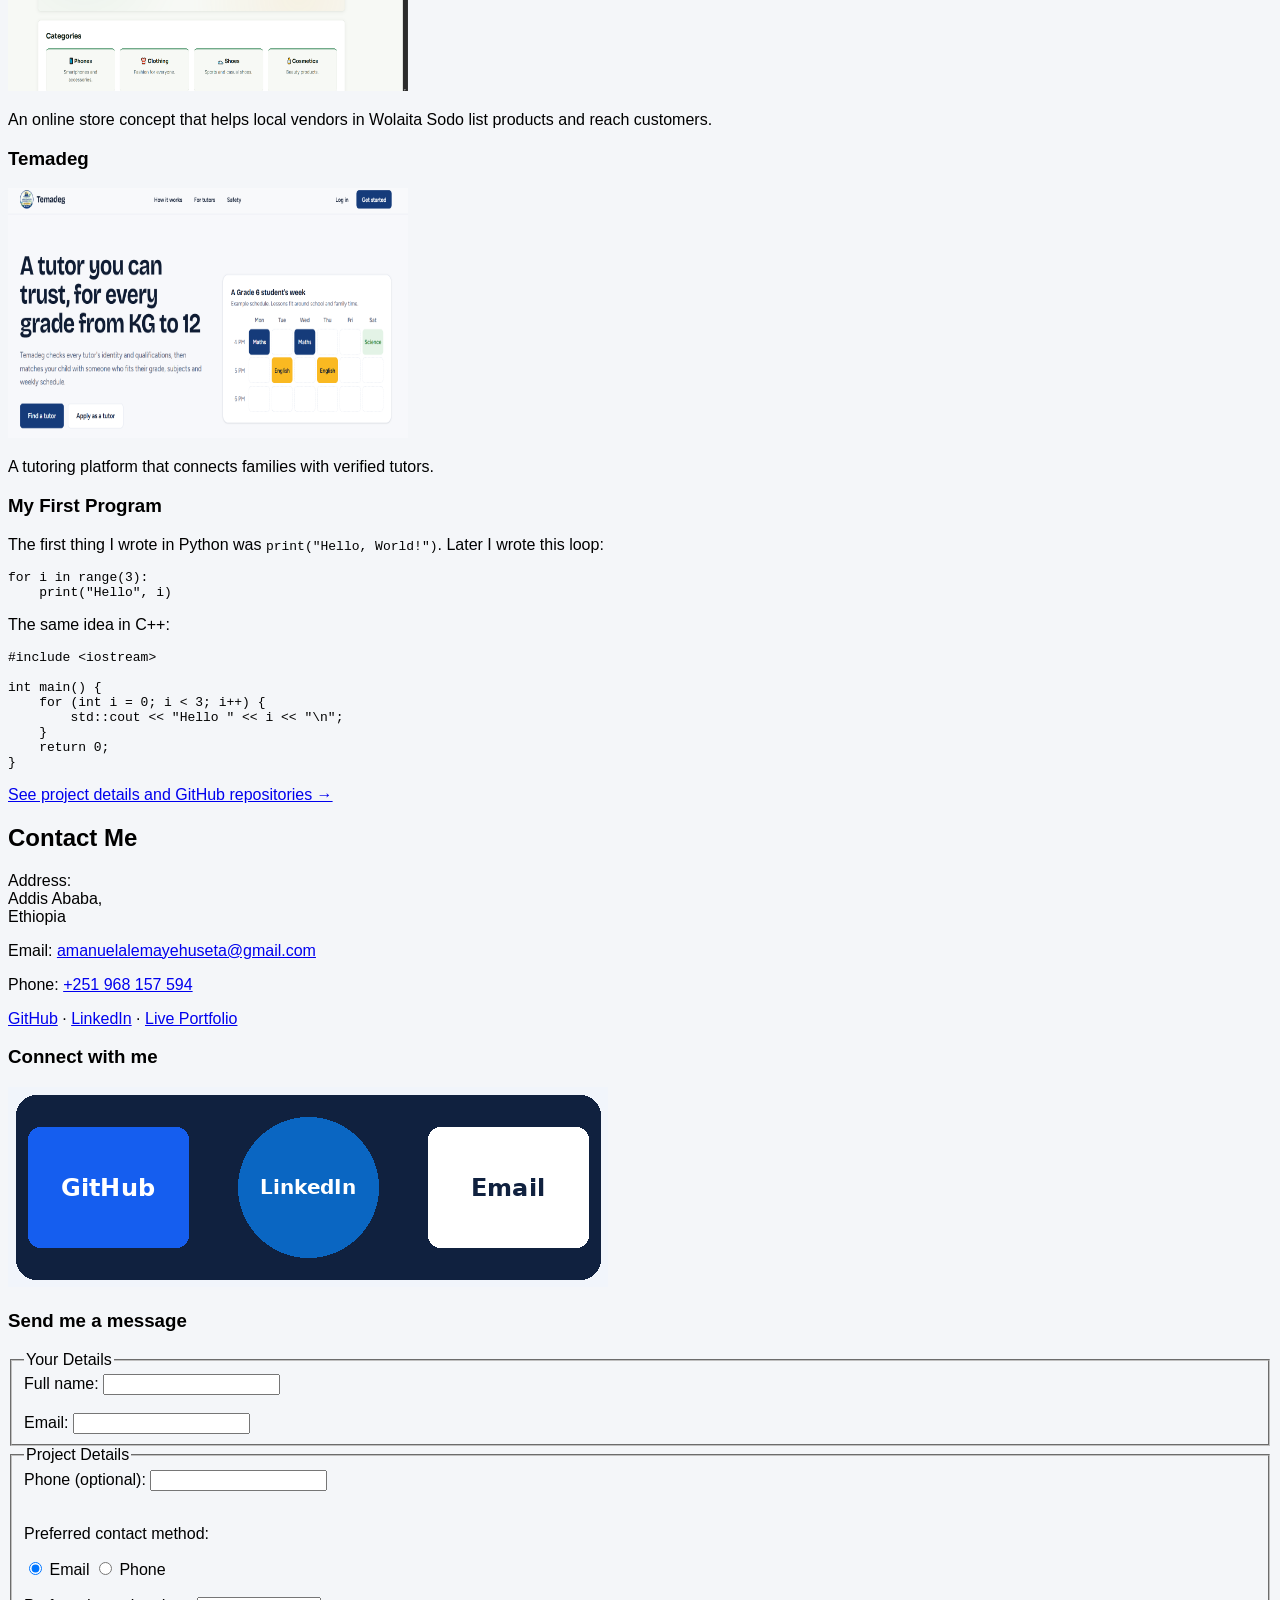
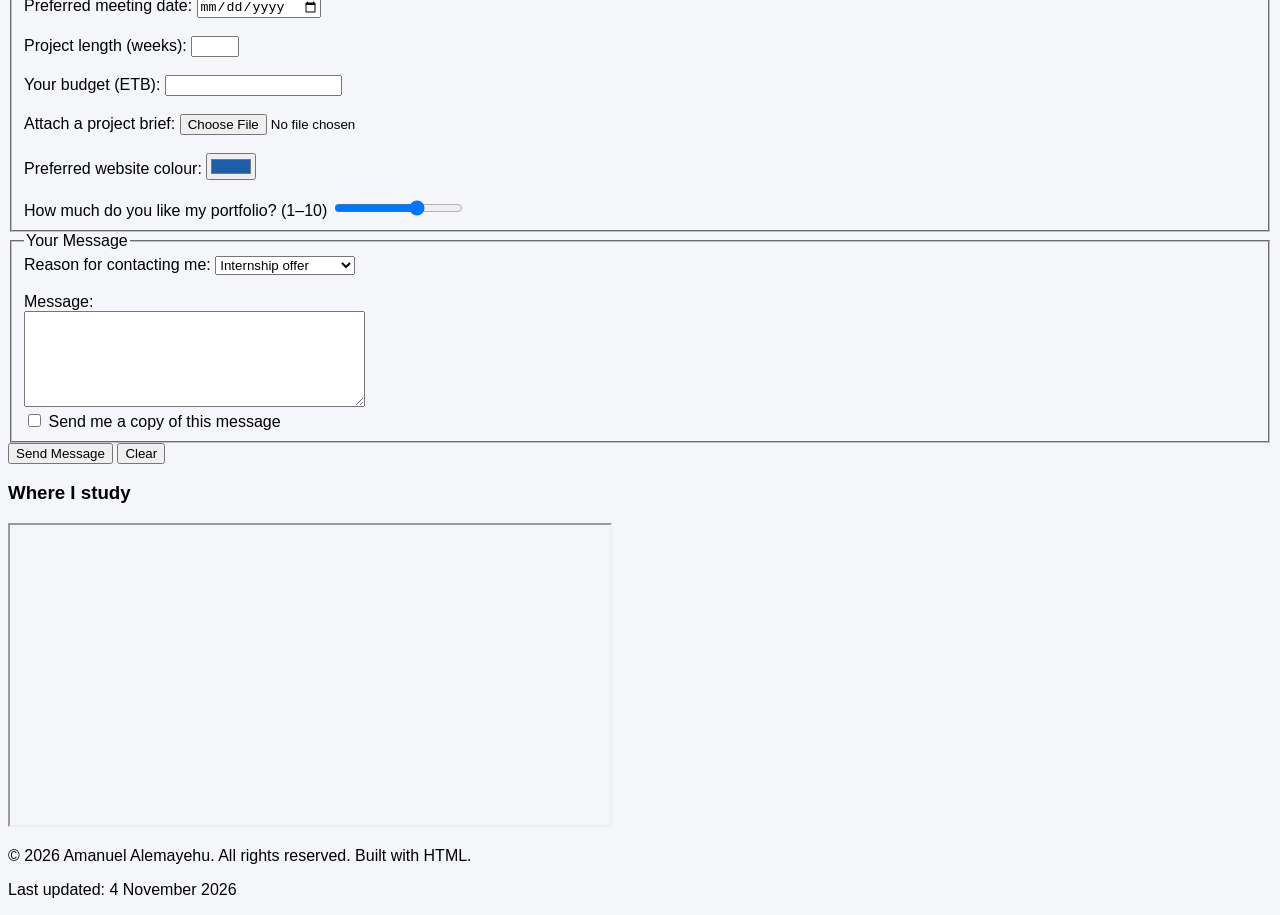
==== commit 564c1246: "Lab 15: Add external CSS stylesheet" ====
--- a/index.html
+++ b/index.html
@@ -19,6 +19,8 @@
     <title>Amanuel Alemayehu | Portfolio</title>
     <!-- Favicon: the small icon in the browser tab (Lab 5, Part D) -->
     <link rel="icon" type="image/png" href="images/favicon.png">
+    <!-- External stylesheet, shared by every page (Lab 15). href is relative to THIS html file, so it must be css/style.css -->
+    <link rel="stylesheet" href="css/style.css">
     <!-- Short summary used by search engines -->
     <meta name="description" content="Portfolio of Amanuel Alemayehu, a third-year Software Engineering student at AASTU.">
     <!-- Lab 8, Part A: more metadata (not shown on the page; used by search engines and tools) -->
--- a/css/style.css
+++ b/css/style.css
@@ -0,0 +1,9 @@
+/* ==========================================
+   Portfolio stylesheet — Amanuel Alemayehu
+   ========================================== */
+
+/* ---------- Base ---------- */
+body {
+    background-color: #f4f6f9;   /* very light grey-blue */
+    font-family: Arial, sans-serif;
+}
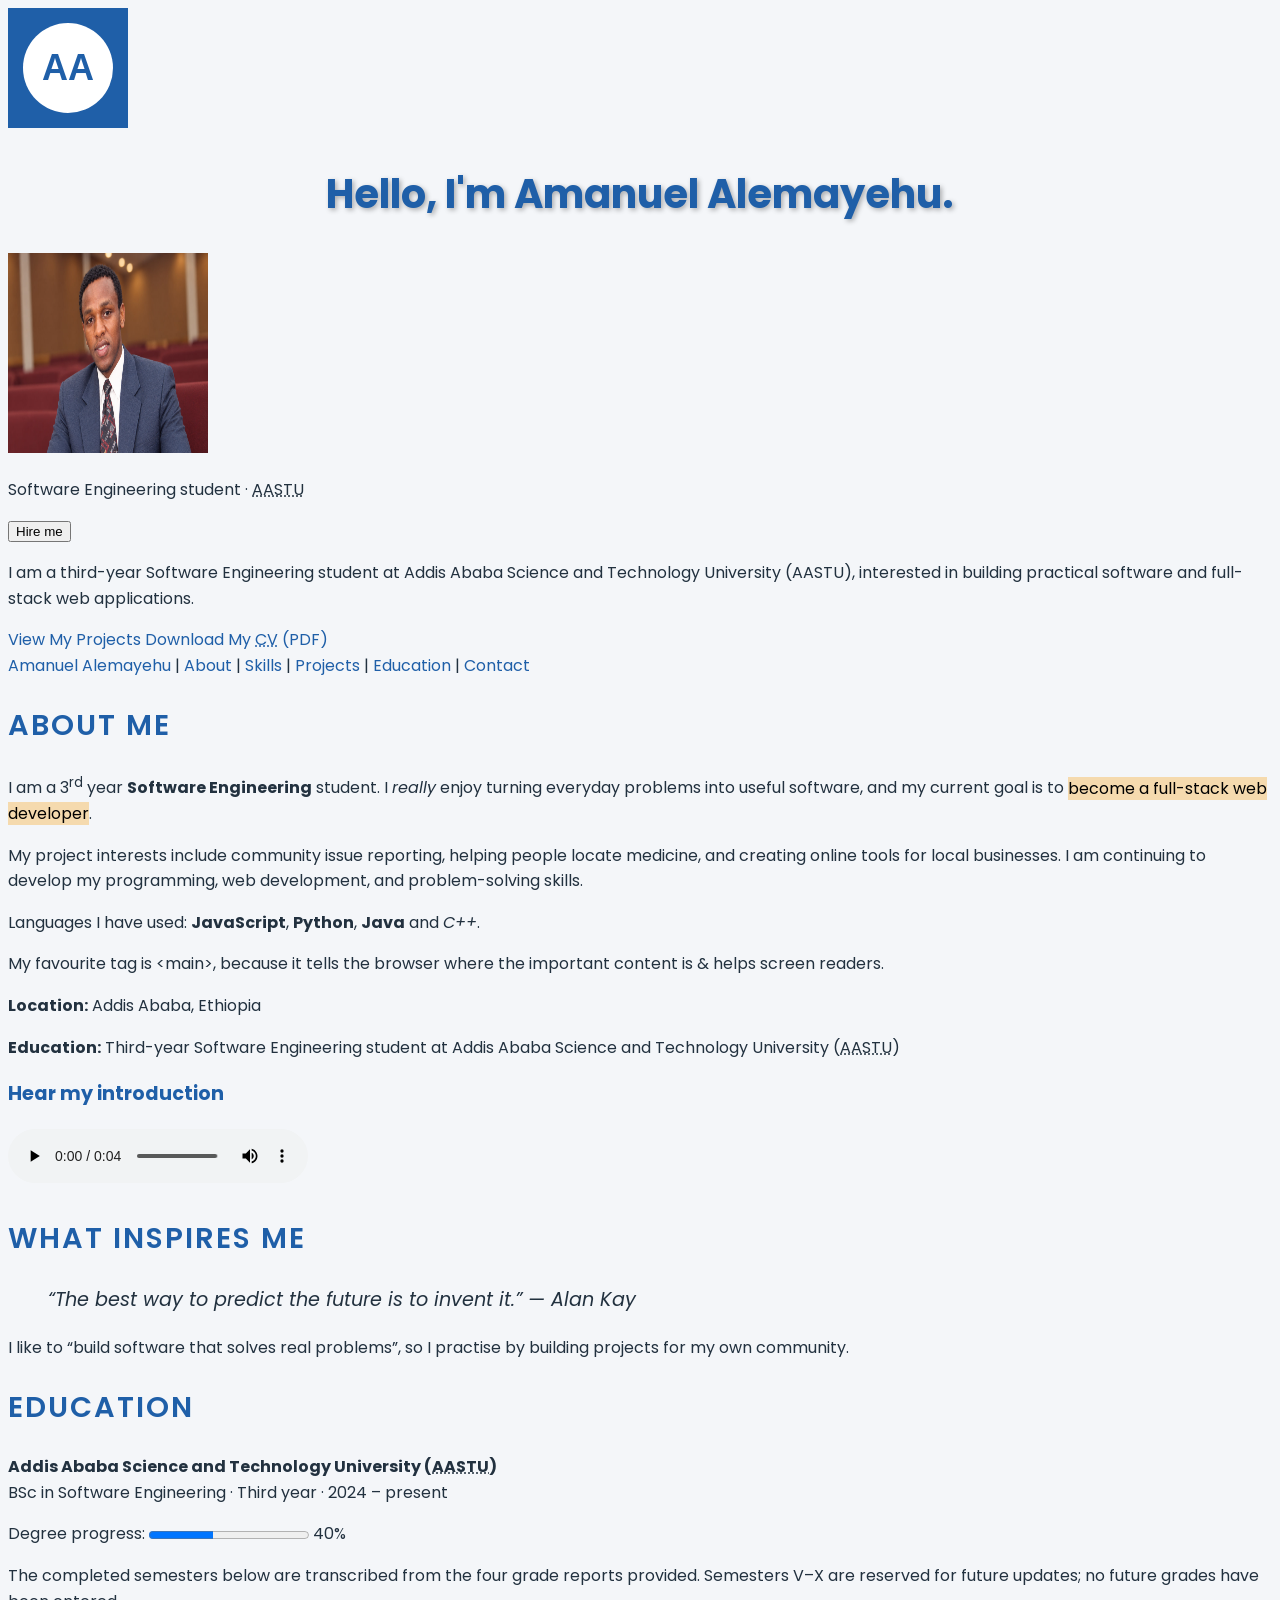
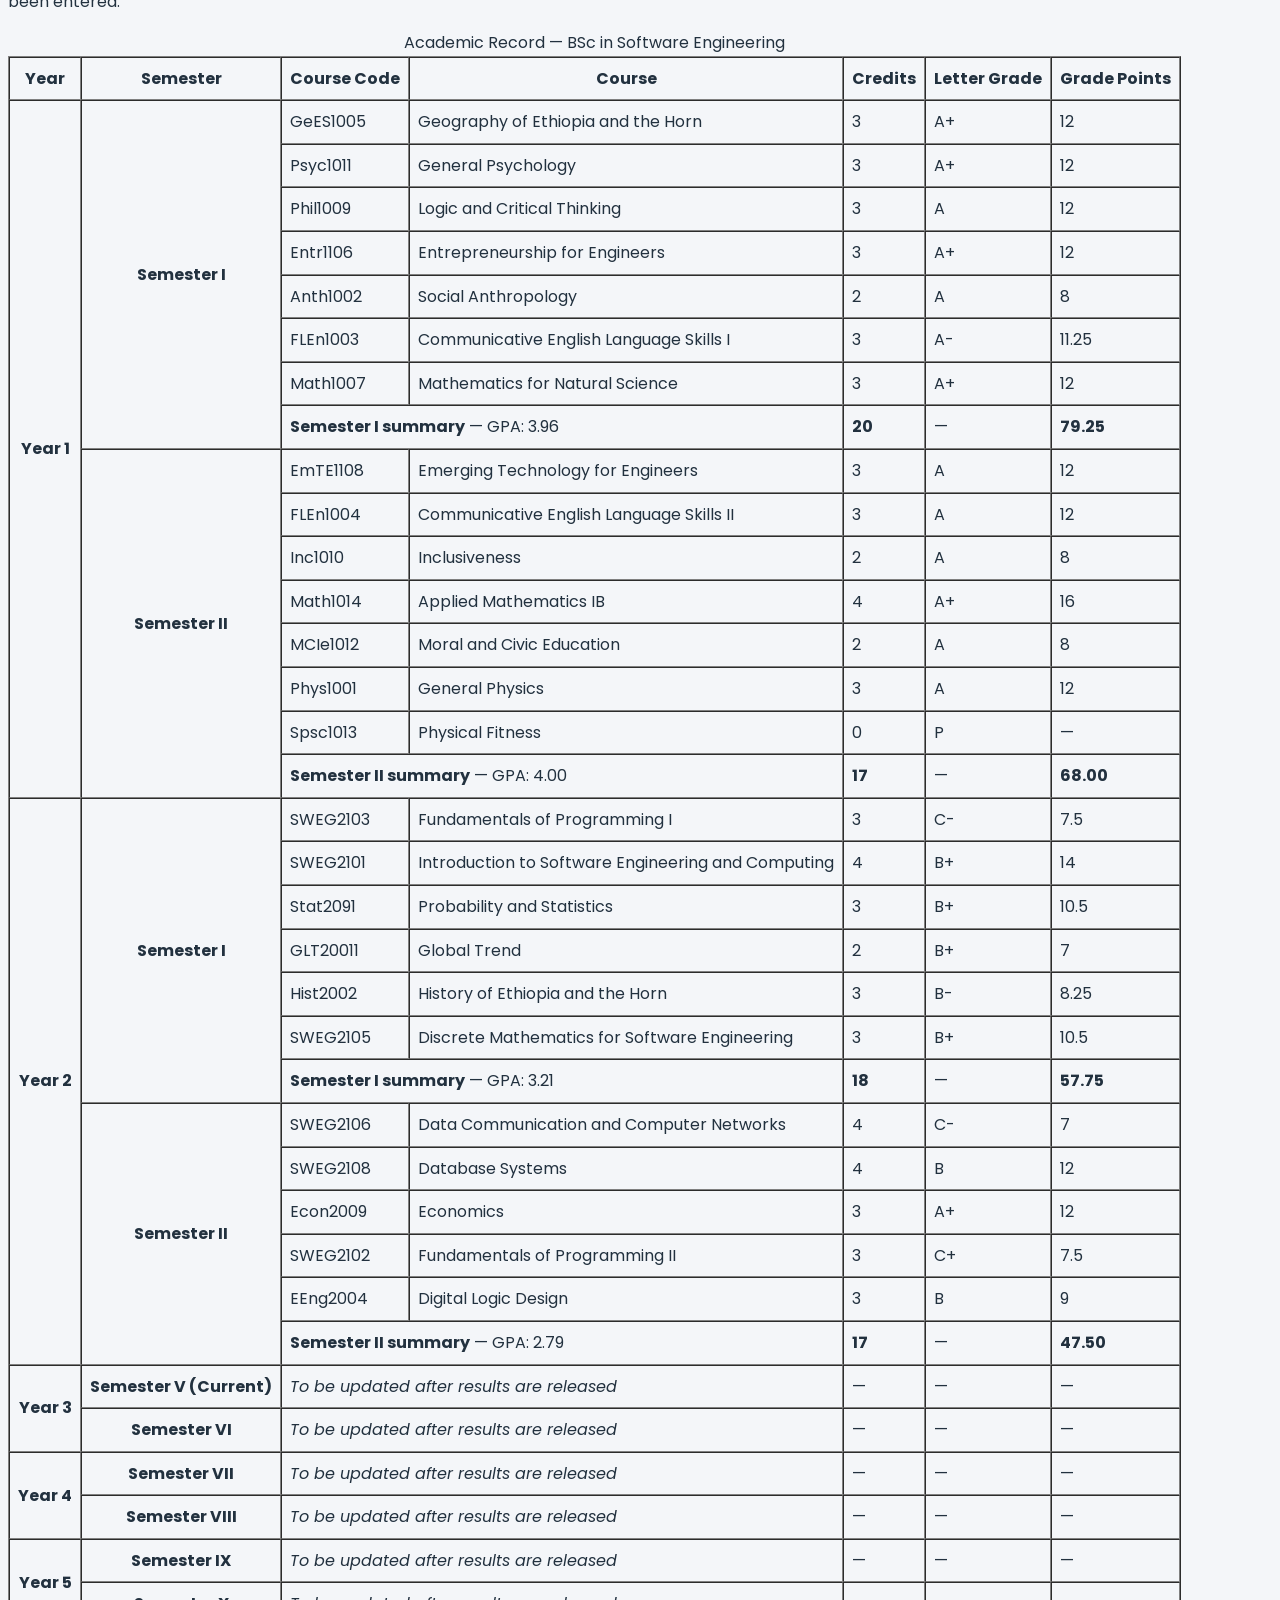
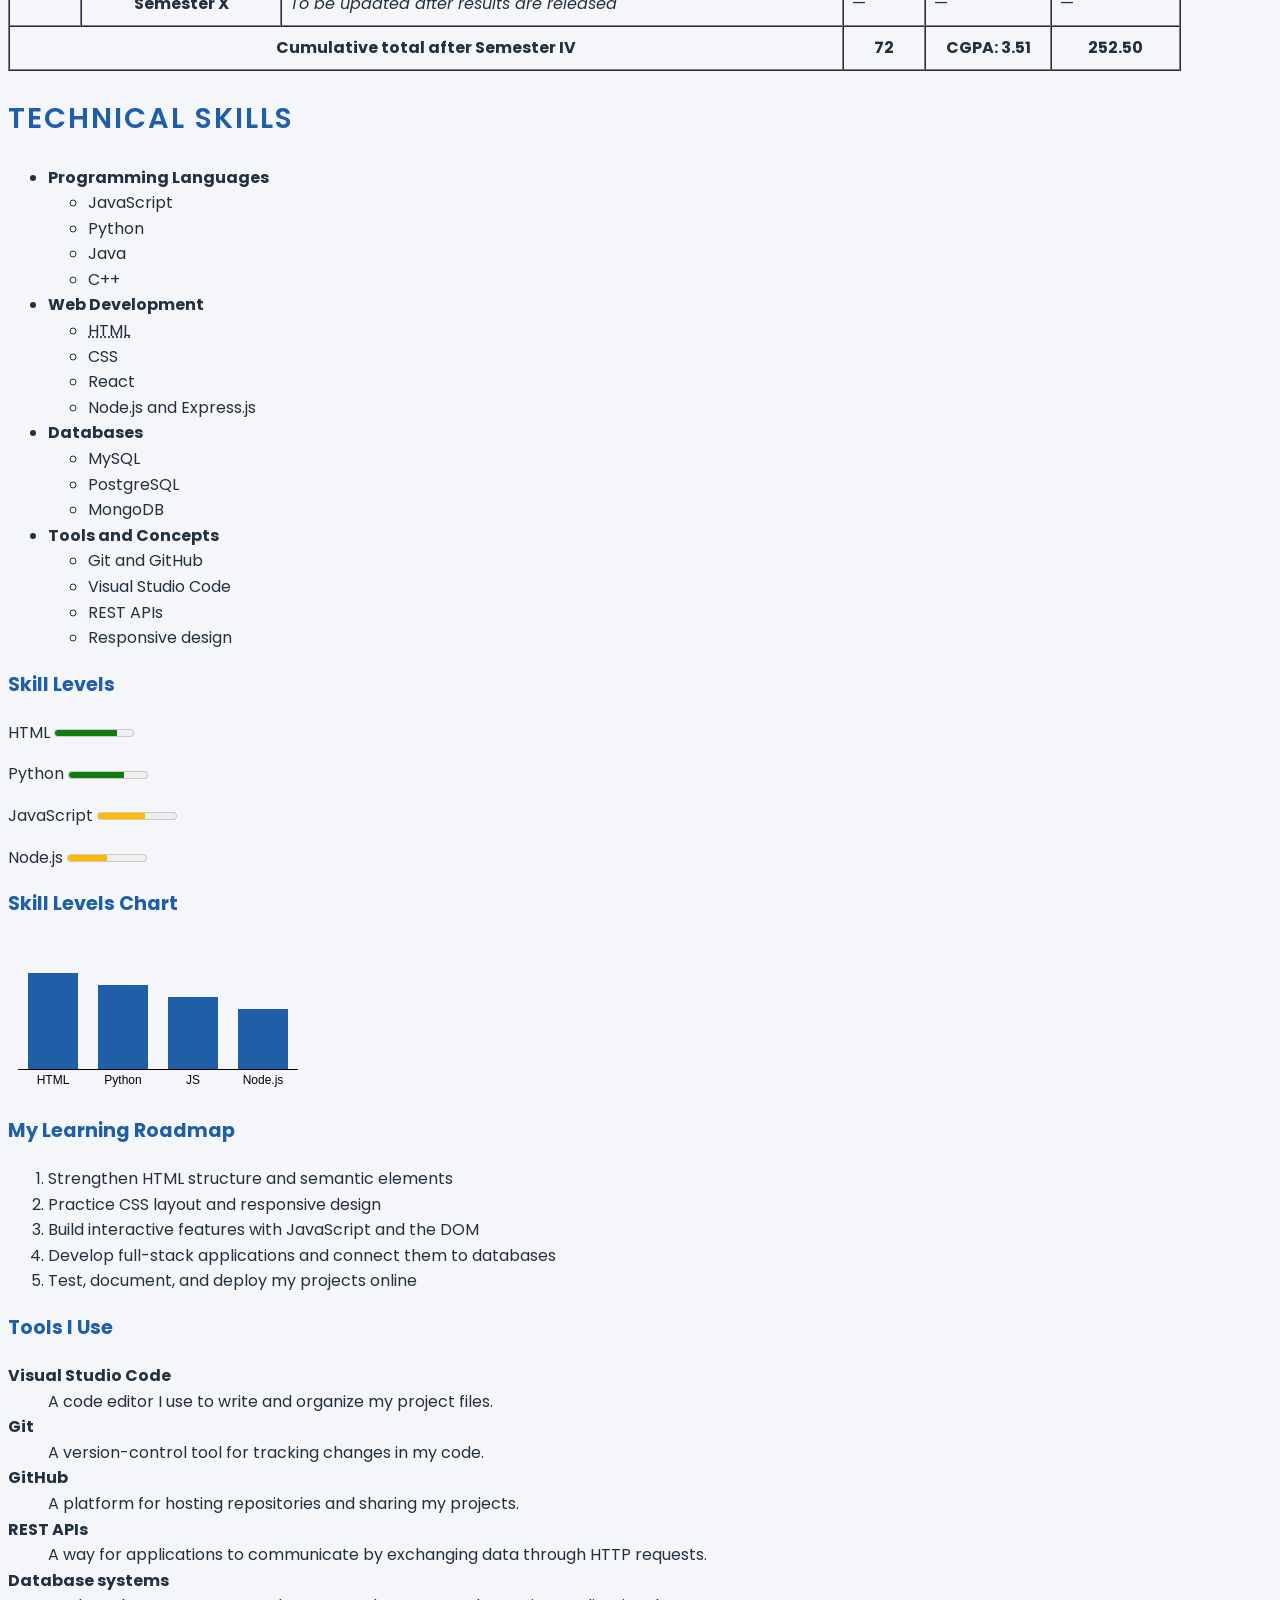
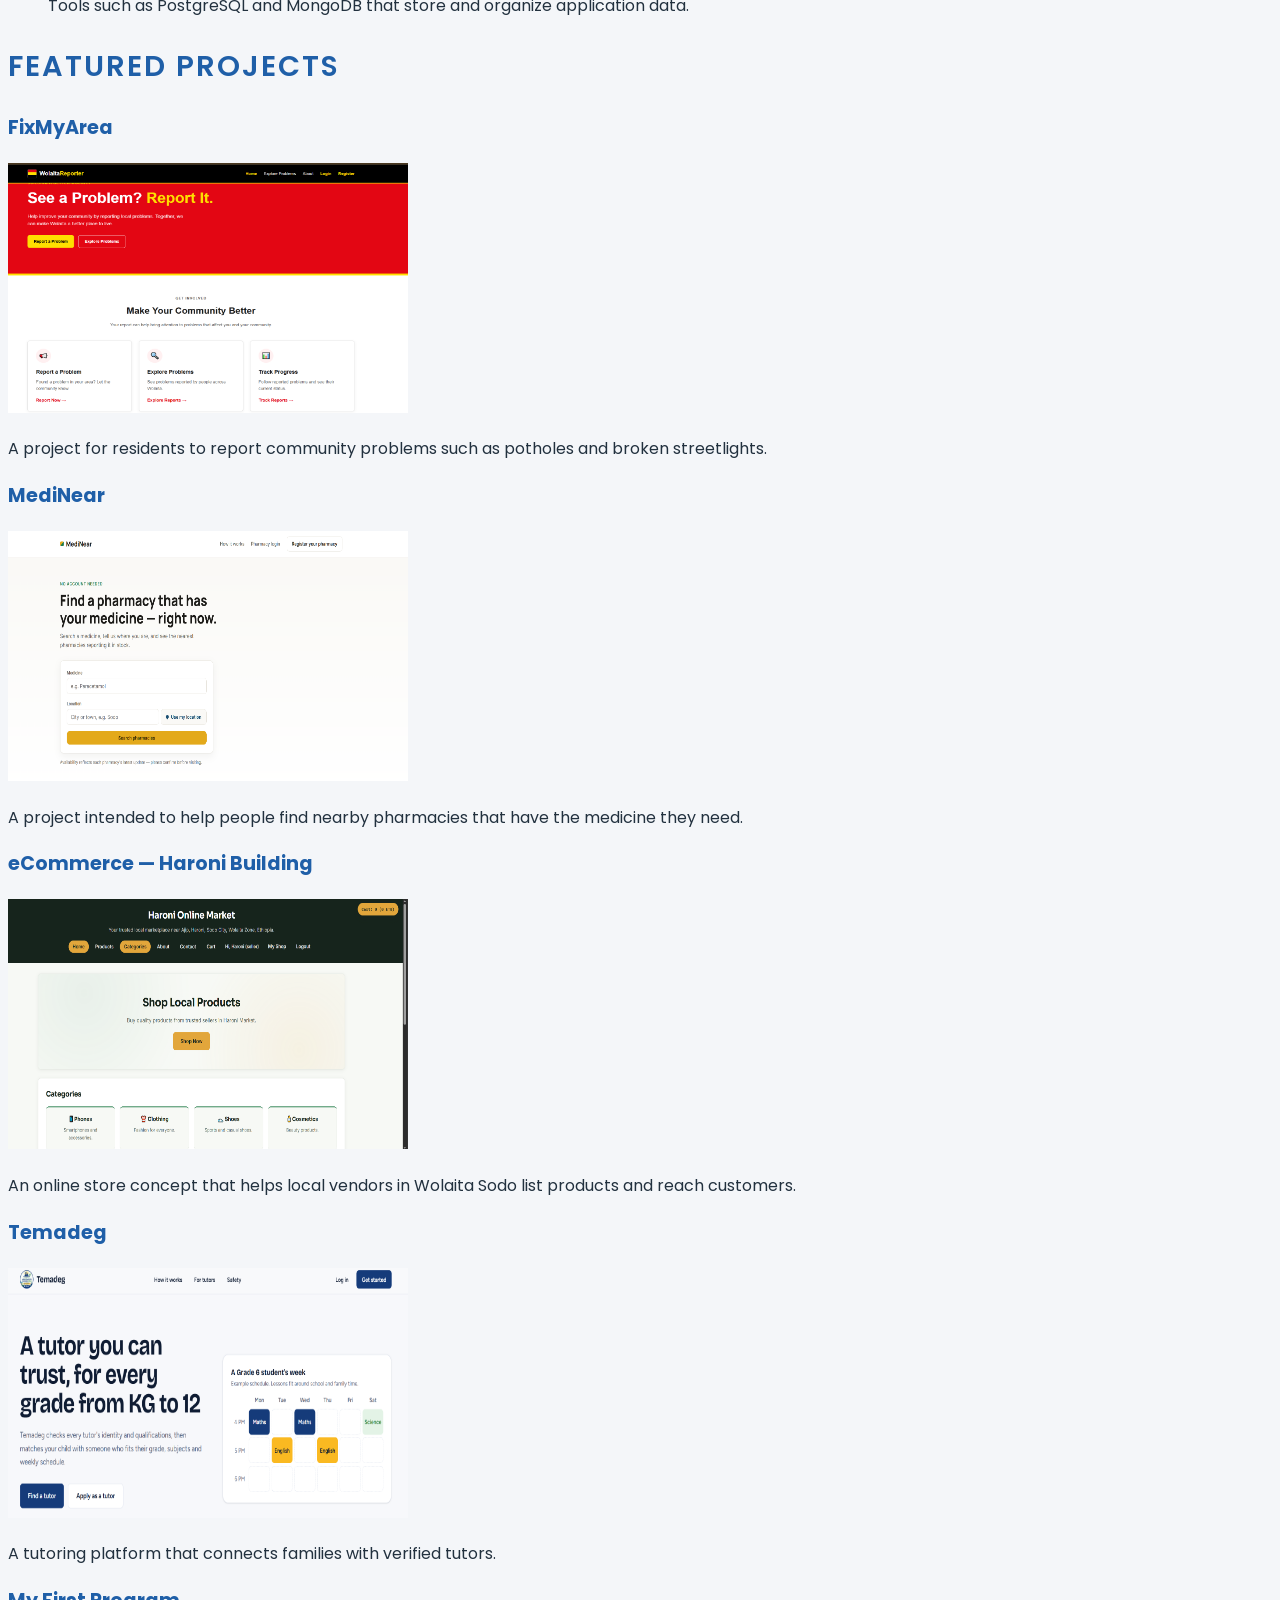
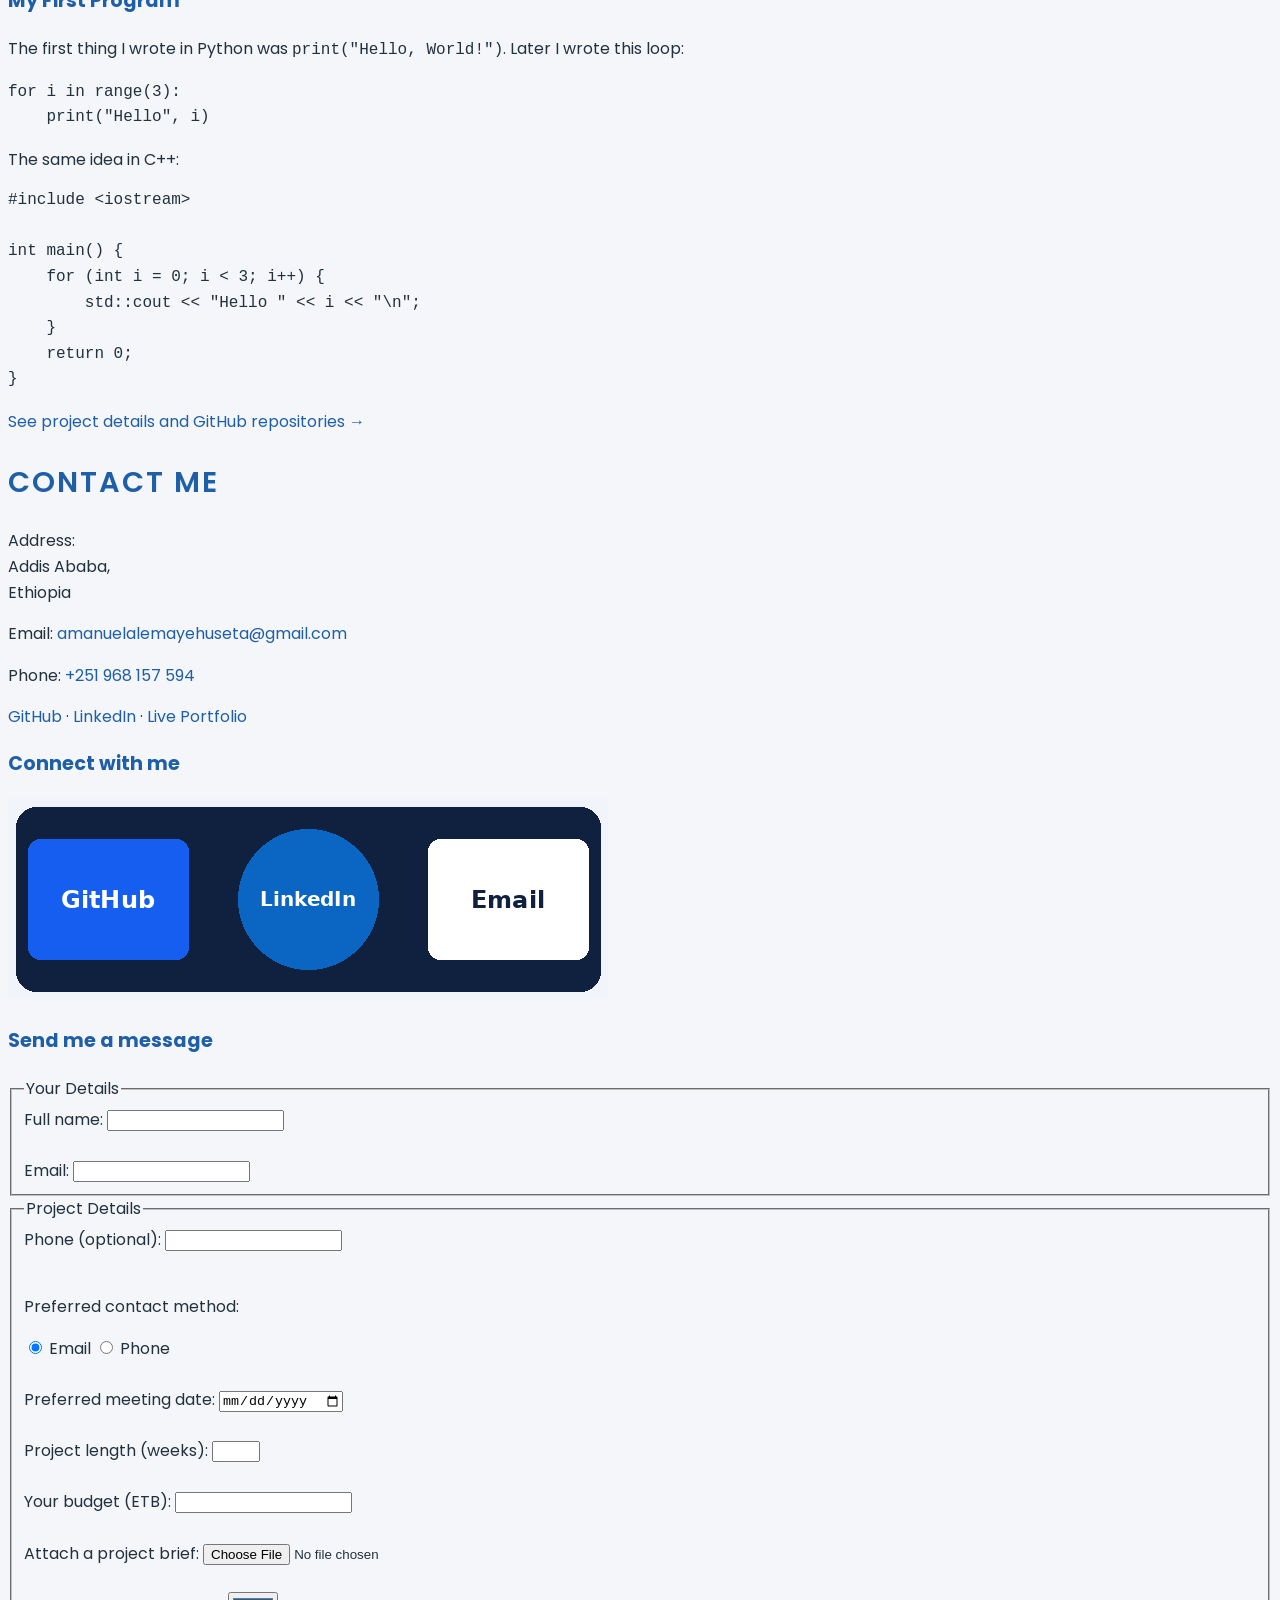
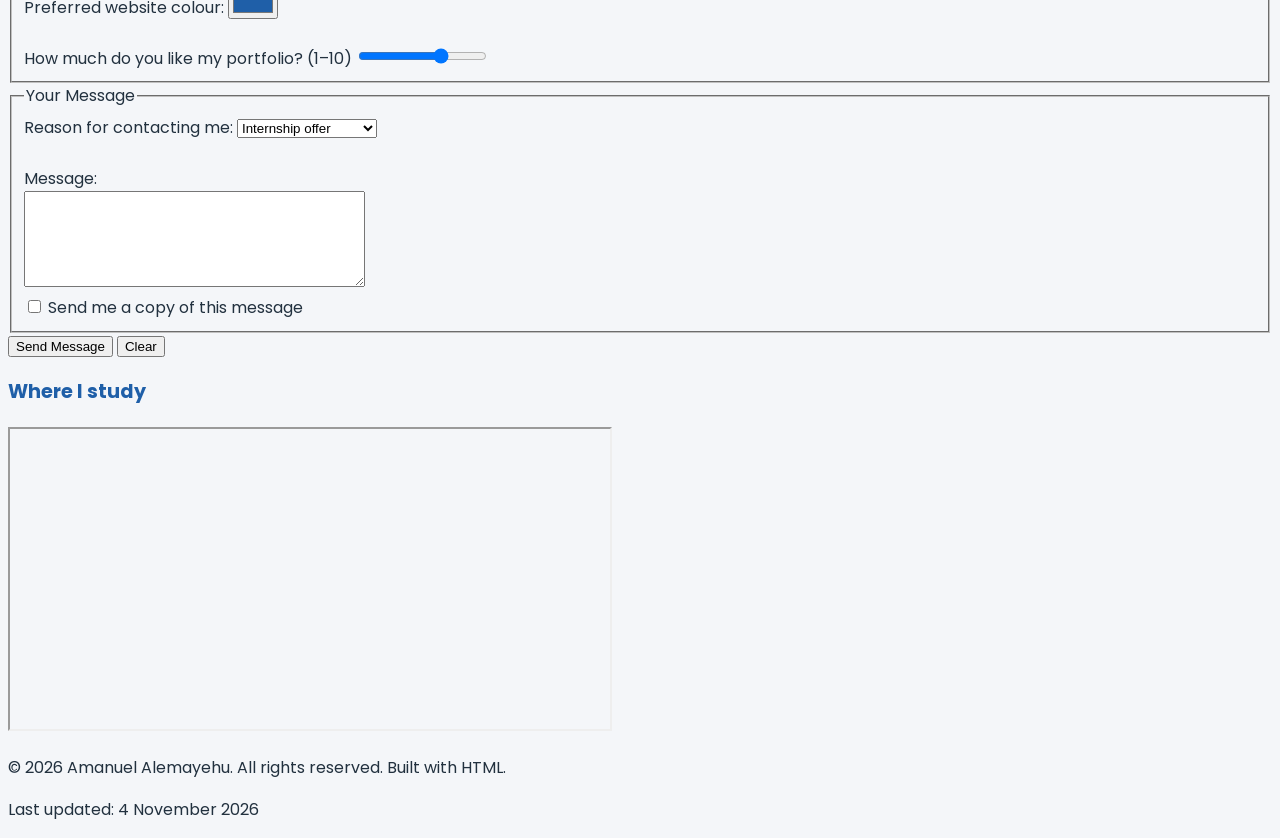
==== commit d1d442c4: "Add CSS selectors and specificity" ====
--- a/index.html
+++ b/index.html
@@ -19,6 +19,8 @@
     <title>Amanuel Alemayehu | Portfolio</title>
     <!-- Favicon: the small icon in the browser tab (Lab 5, Part D) -->
     <link rel="icon" type="image/png" href="images/favicon.png">
+    <!-- Google Font (Lab 16). Must come ABOVE style.css, and on every page. Needs internet; without it the fallback fonts are used. -->
+    <link href="https://fonts.googleapis.com/css2?family=Poppins:wght@400;600;700&display=swap" rel="stylesheet">
     <!-- External stylesheet, shared by every page (Lab 15). href is relative to THIS html file, so it must be css/style.css -->
     <link rel="stylesheet" href="css/style.css">
     <!-- Short summary used by search engines -->
--- a/css/style.css
+++ b/css/style.css
@@ -2,8 +2,71 @@
    Portfolio stylesheet — Amanuel Alemayehu
    ========================================== */
 
+/* Palette
+   Primary  #1f5fa8   (blue, same as the logo)
+   Dark     #22313f   (text)
+   Accent   hsl(37, 91%, 55%)   (orange)
+   Light    #f4f6f9   (page background)
+*/
+
 /* ---------- Base ---------- */
+html {
+    font-size: 16px;   /* 1rem = 16px everywhere */
+}
+
 body {
-    background-color: #f4f6f9;   /* very light grey-blue */
-    font-family: Arial, sans-serif;
+    background-color: #f4f6f9;
+    color: #22313f;                 /* hex */
+    font-family: 'Poppins', Arial, sans-serif;   /* Arial, sans-serif = fallbacks if Poppins fails to load */
+    font-size: 1rem;
+    line-height: 1.6;               /* 1.6 x the font size: easier to read */
 }
+
+/* ---------- Colours: the same blue in three formats ---------- */
+h1 {
+    color: #1f5fa8;                 /* hex */
+}
+
+h2 {
+    color: rgb(31, 95, 168);        /* the same blue in RGB */
+}
+
+h3 {
+    color: hsl(212, 69%, 39%);      /* the same blue in HSL */
+}
+
+mark {
+    background-color: rgba(245, 166, 35, 0.35);   /* see-through orange */
+}
+
+/* ---------- Units: sizes in rem ---------- */
+h1 { font-size: 2.5rem; }   /* 40px */
+h2 { font-size: 1.8rem; }   /* about 29px */
+h3 { font-size: 1.2rem; }   /* about 19px */
+
+/* ---------- Text properties ---------- */
+h1 {
+    text-align: center;
+    font-weight: 700;
+    text-shadow: 2px 2px 5px rgba(0, 0, 0, 0.3);
+}
+
+h2 {
+    text-transform: uppercase;
+    letter-spacing: 2px;
+    font-weight: 600;
+}
+
+a {
+    color: #1f5fa8;
+    text-decoration: none;   /* removes the underline */
+}
+
+blockquote {
+    font-size: 1.2em;        /* 1.2 x the size of its parent */
+    font-style: italic;
+}
+
+code, pre {
+    font-family: 'Courier New', monospace;
+}
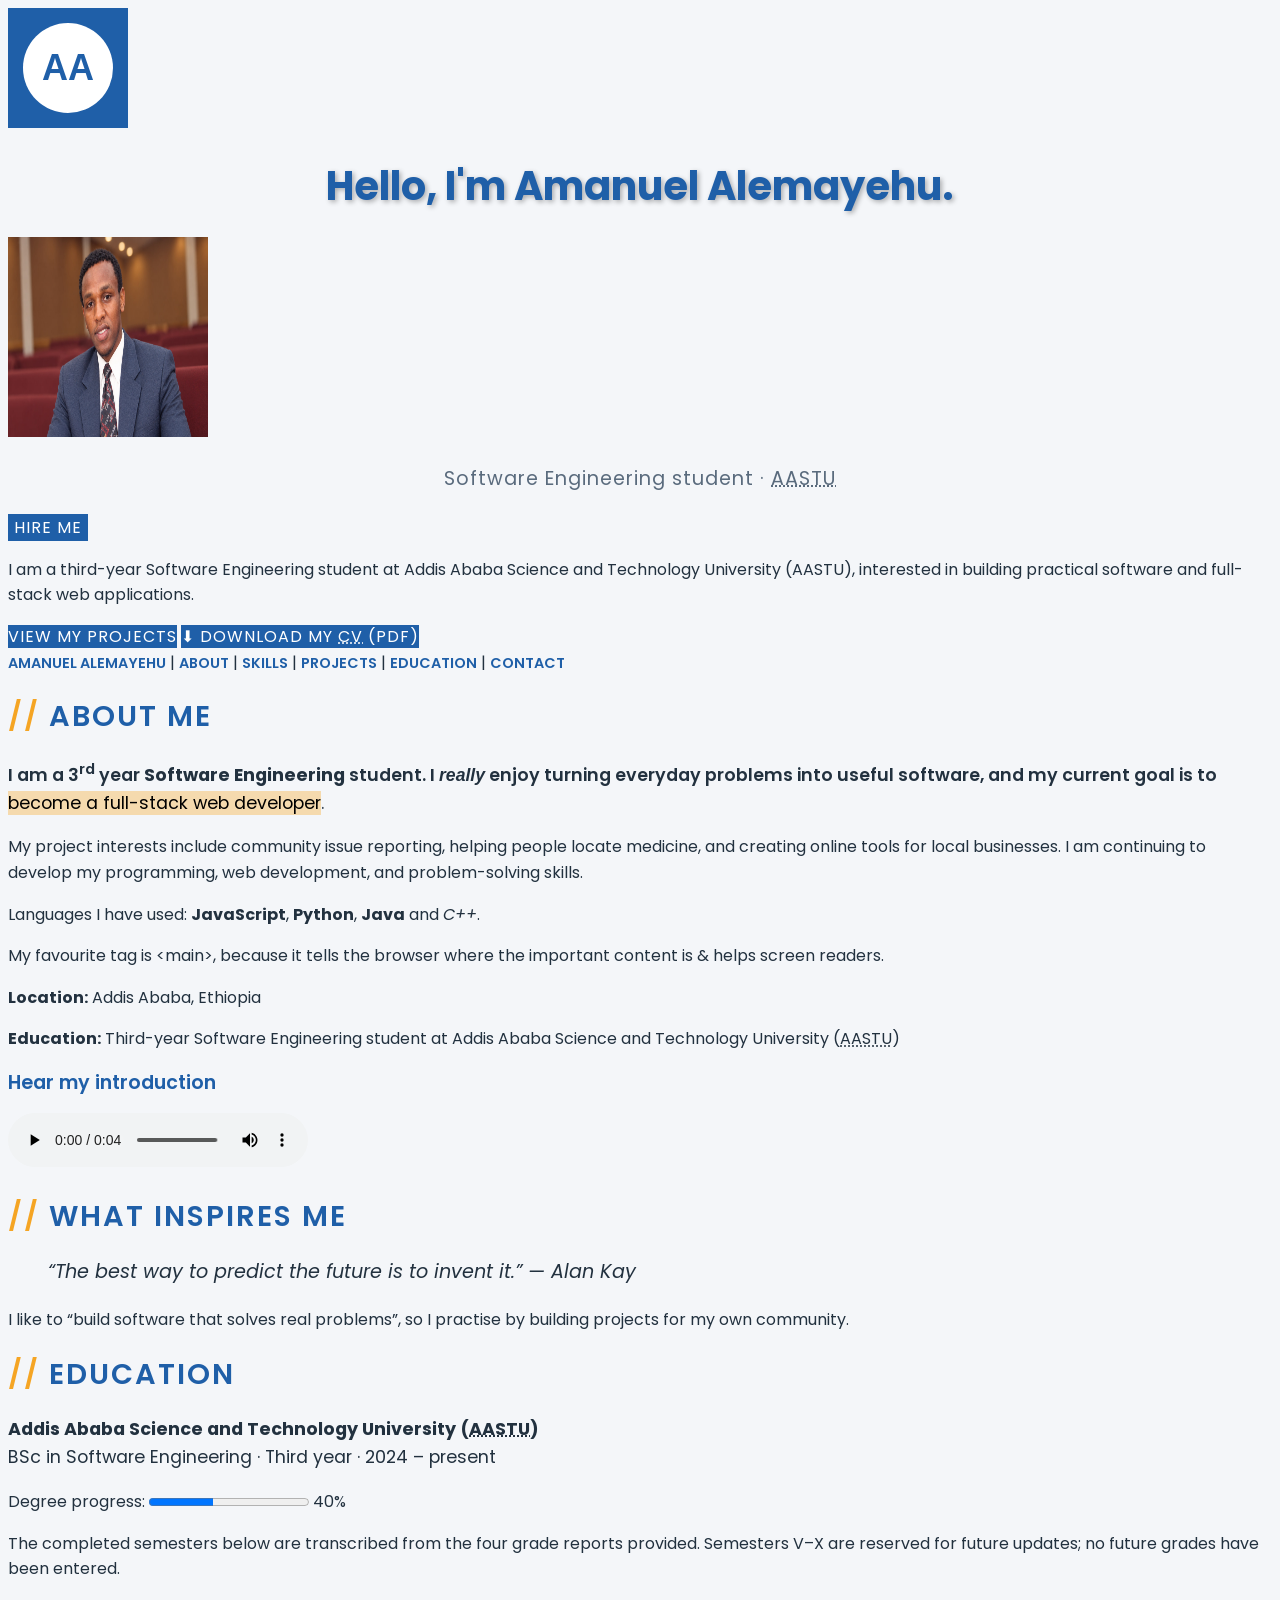
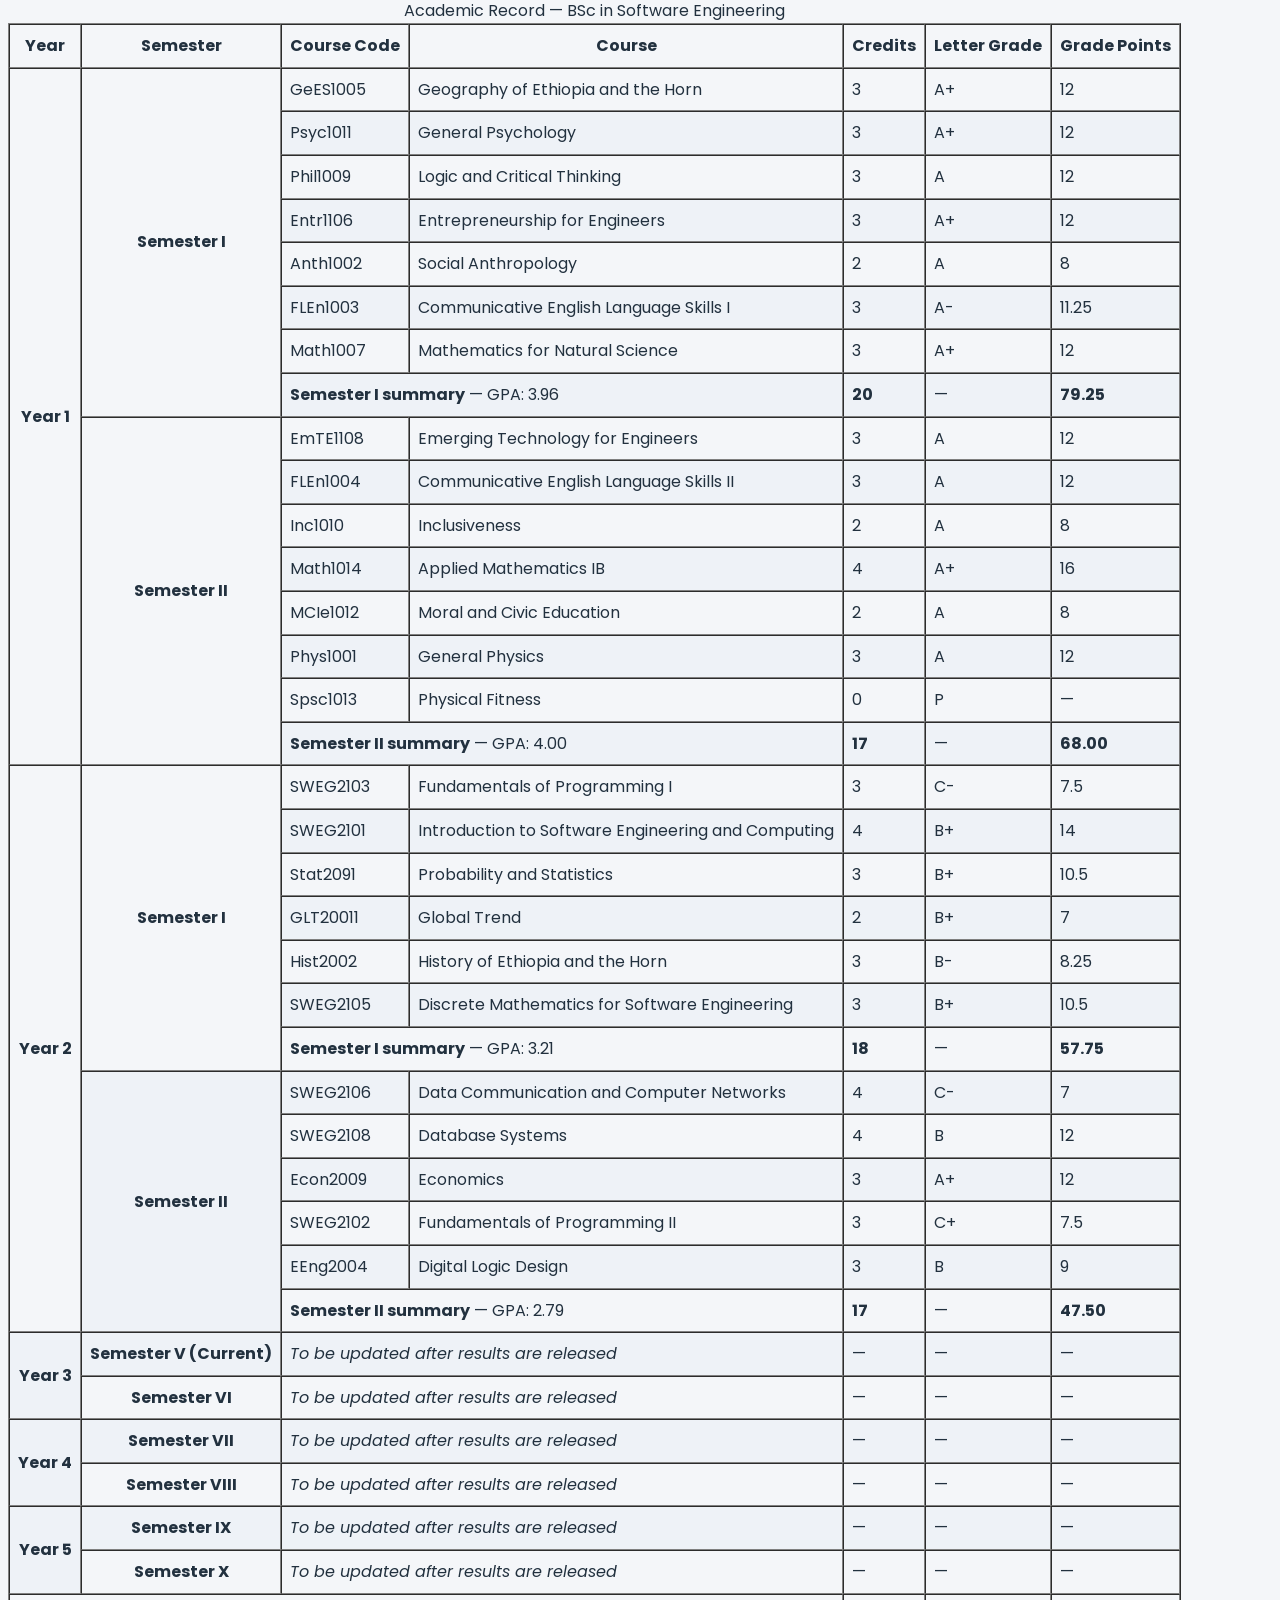
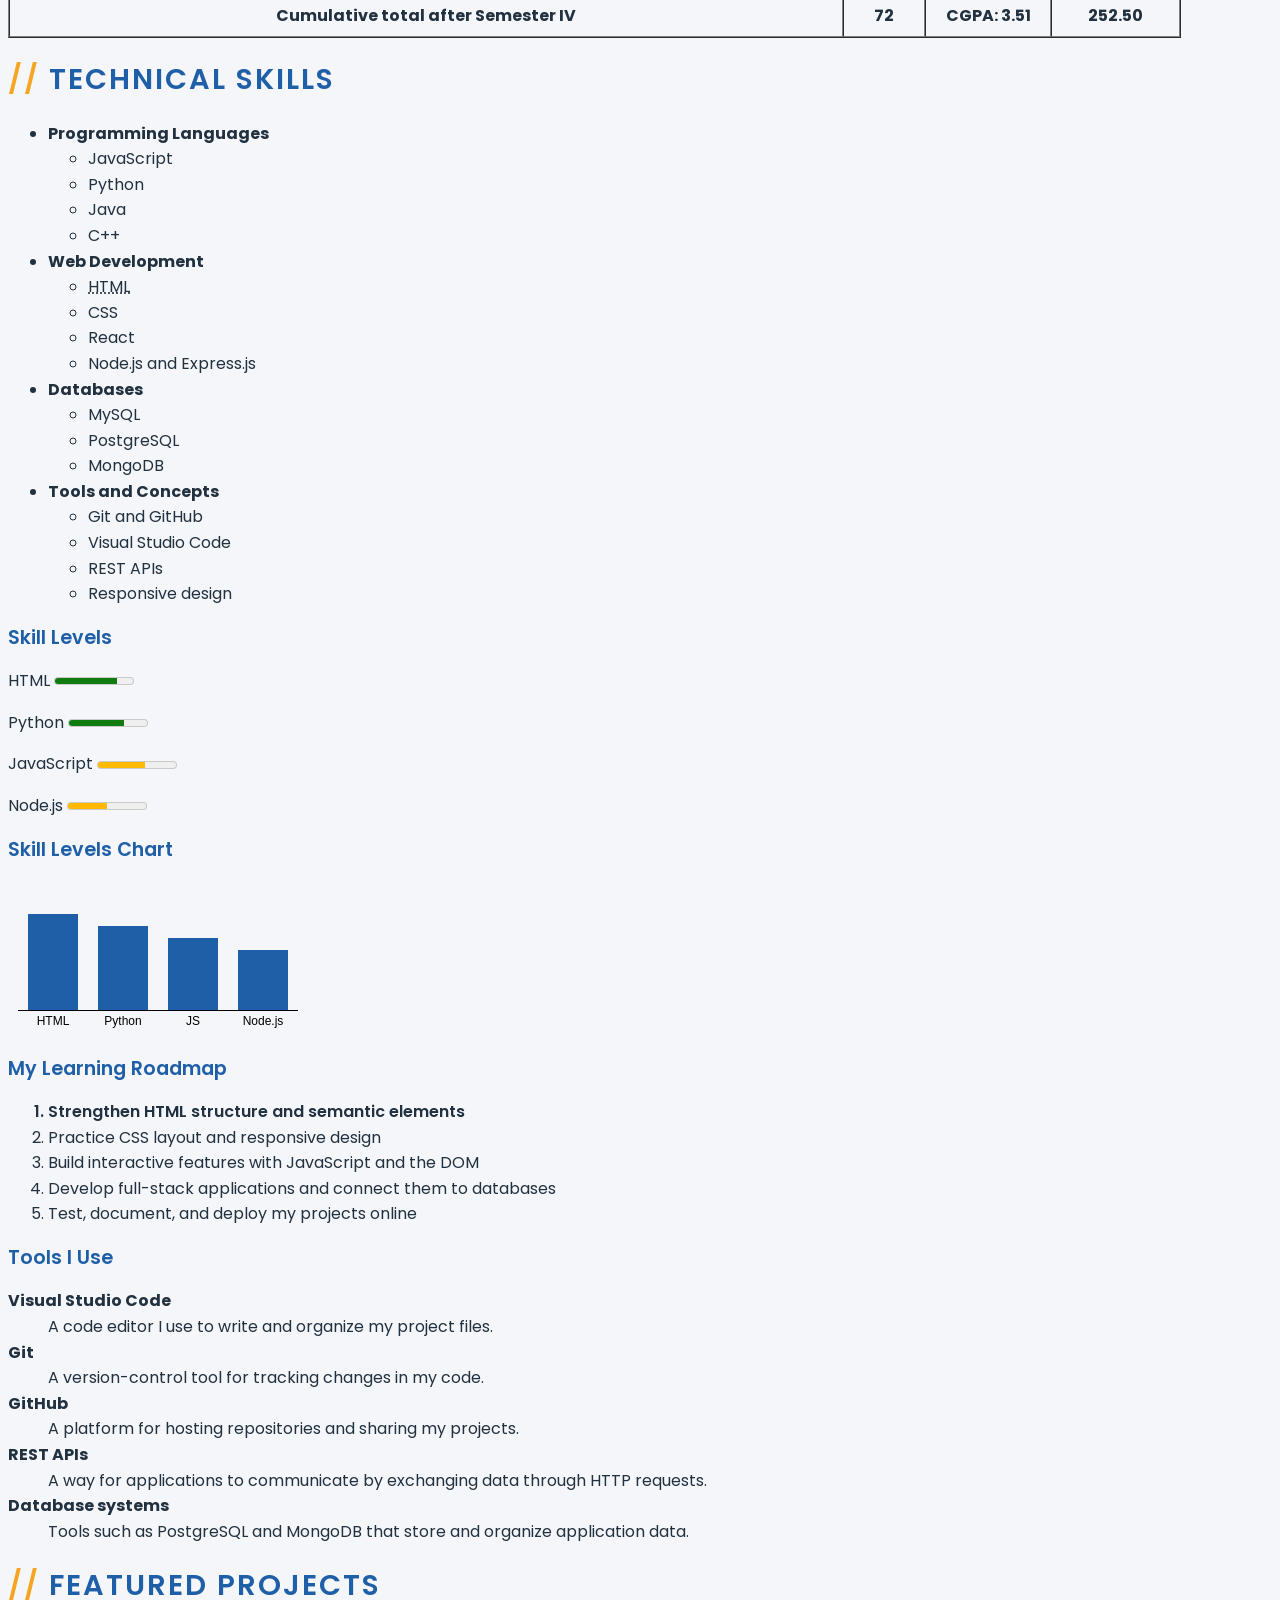
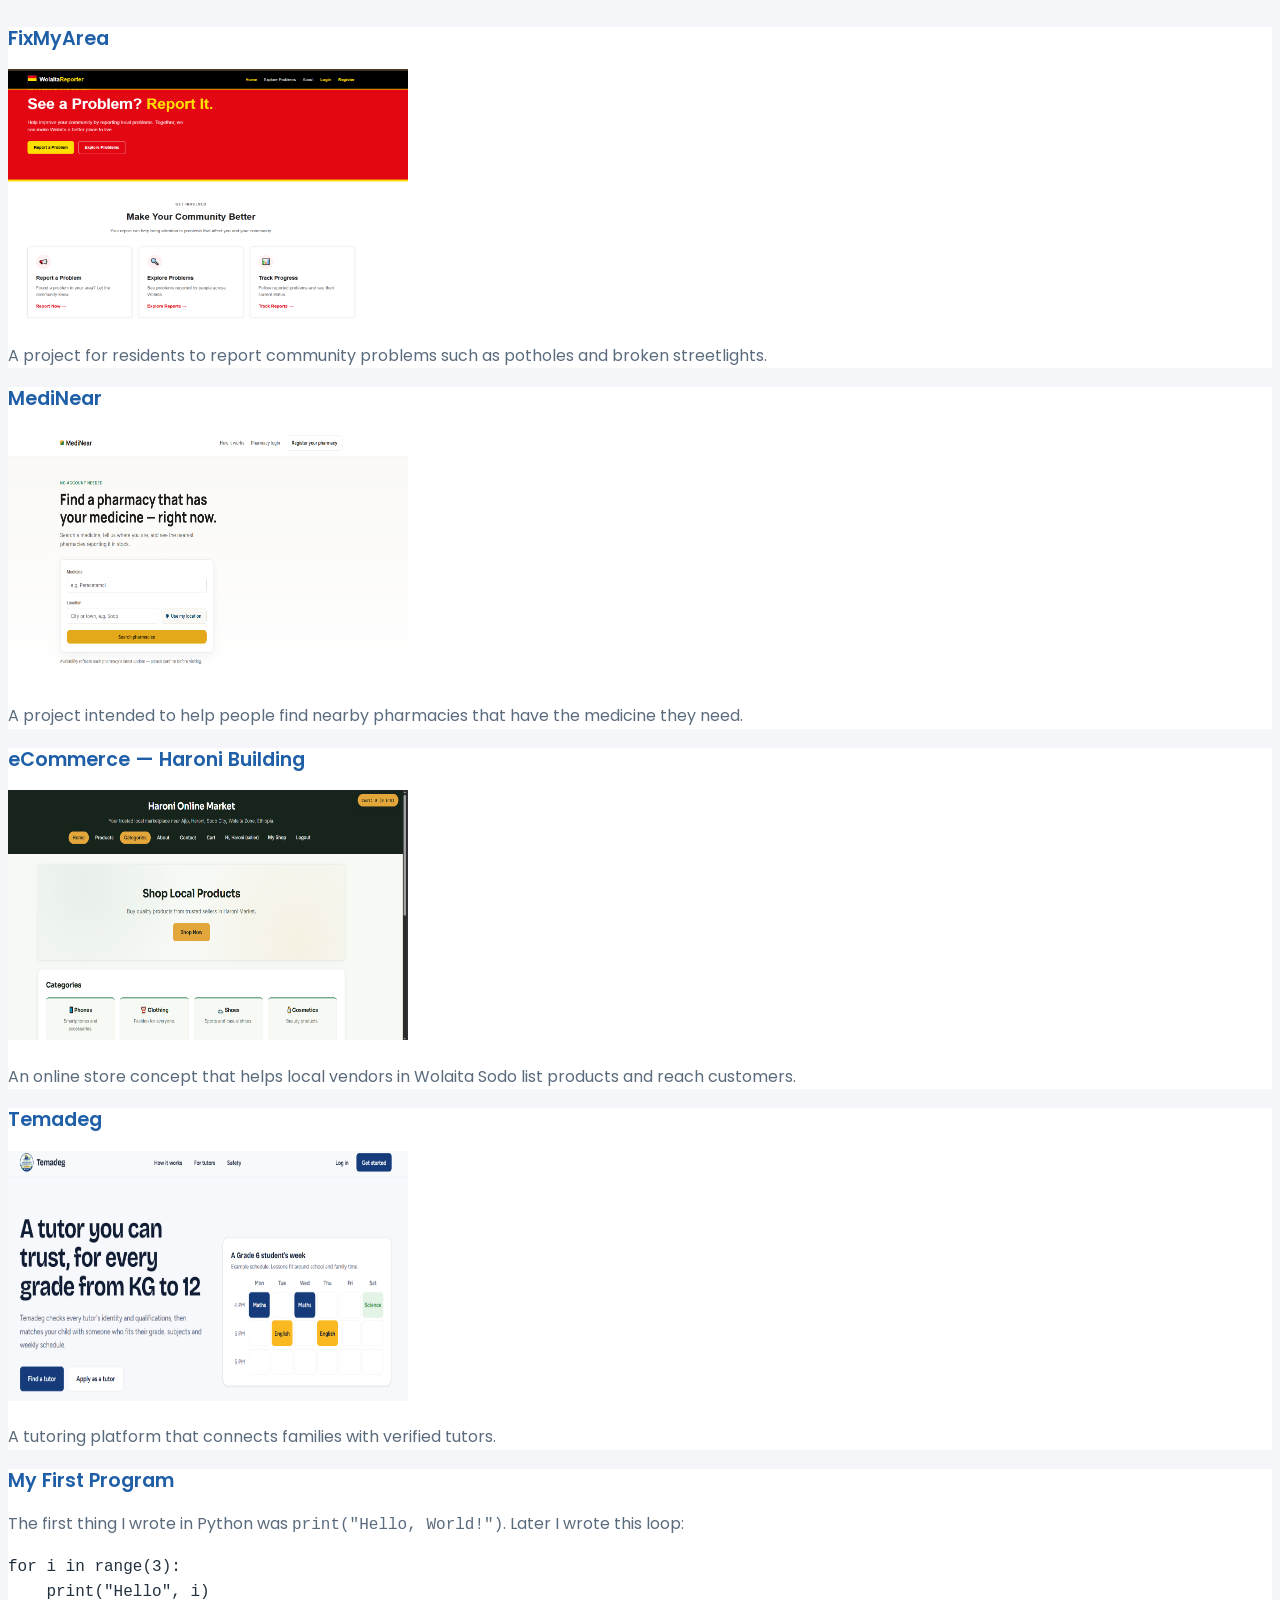
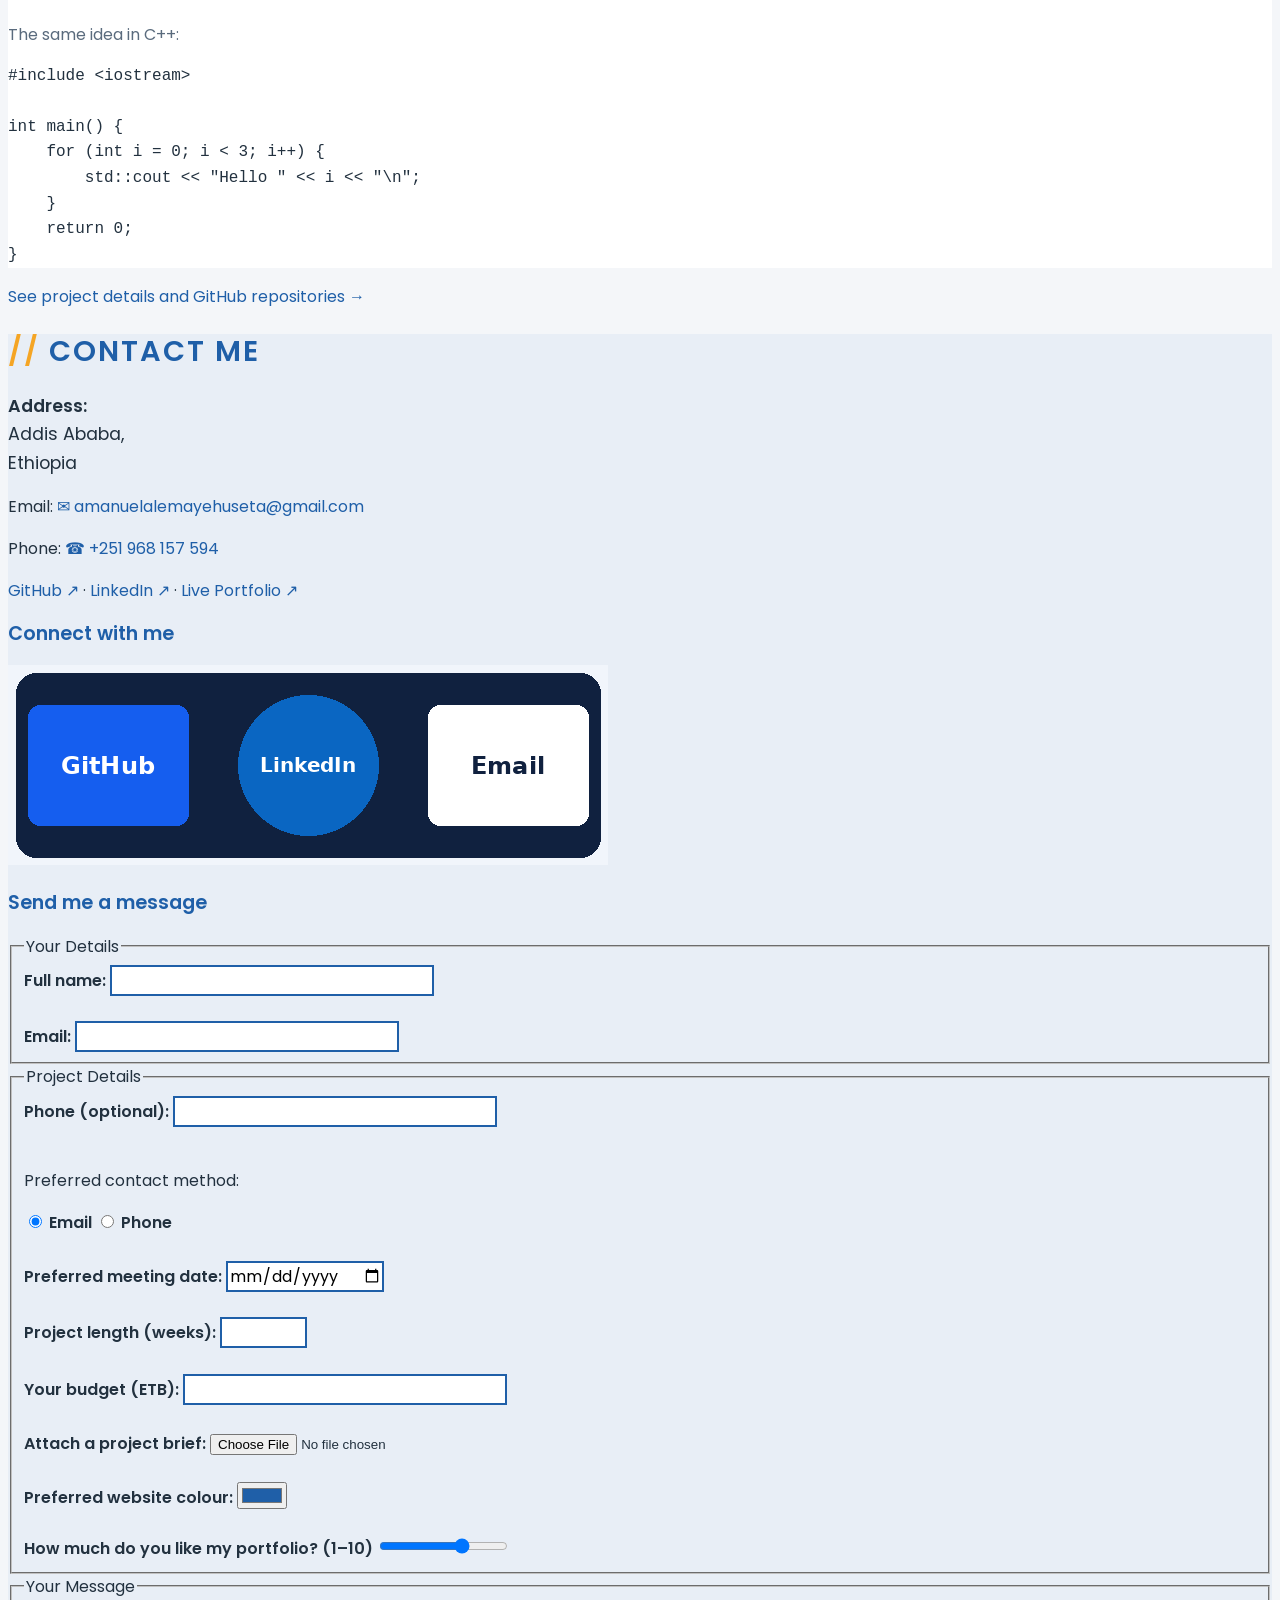
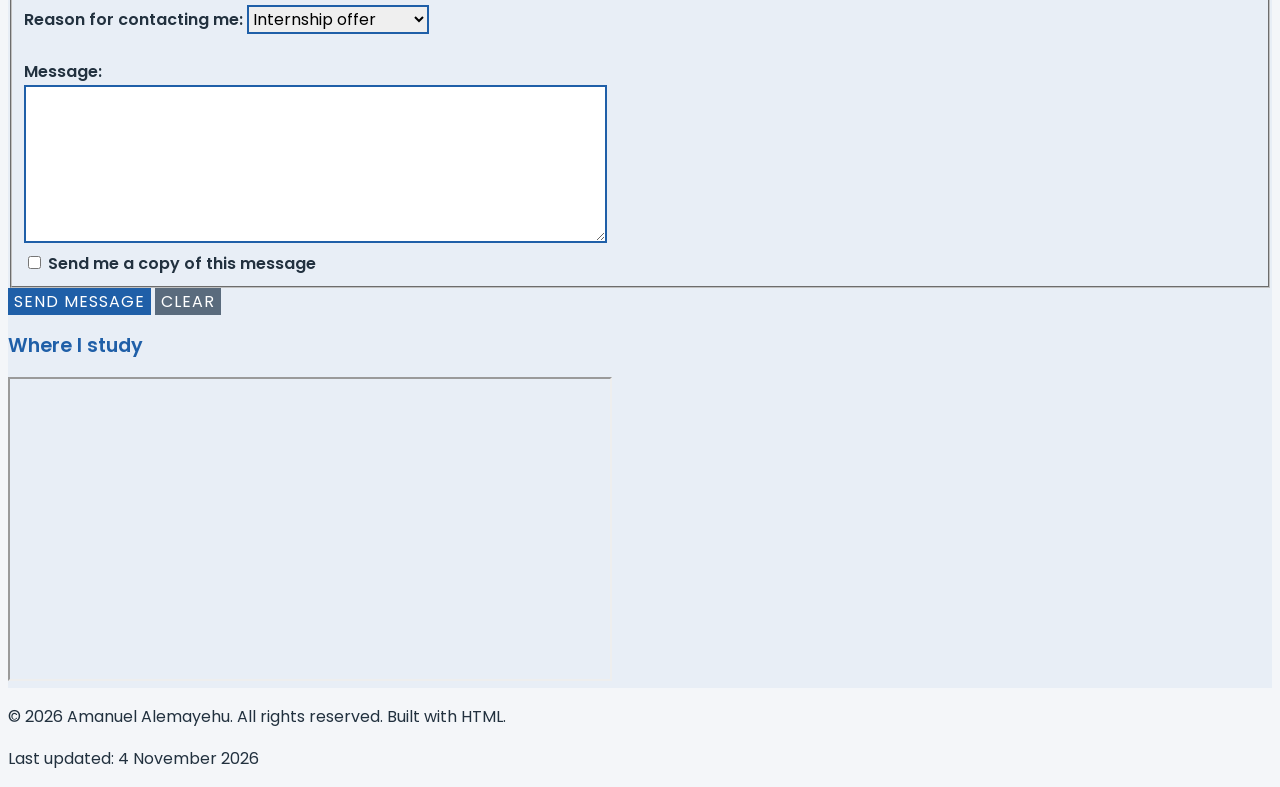
==== commit 9456d11c: "Lab 18: Attribute selectors, pseudo-classes, pseudo-elements" ====
--- a/index.html
+++ b/index.html
@@ -1,10 +1,7 @@
 <!-- ============================================================
      index.html — HOME PAGE of Amanuel Alemayehu's portfolio
      Labs covered: 1 structure, 2 headings/hr/br, 3 text formatting,
-     4 links, 5 images/image map/favicon, 6 lists, 7 tables,
-     8 semantic structure and metadata, 9 contact form basics,
-     10 input types, validation, GET vs POST, 11 audio/video/iframes,
-     12 details, dialog, meter and progress, 13 time, abbr and entities, 14 canvas
+     4 links, 5 images/image map/favicon, 6 lists, 7 tables
      ============================================================ -->
 <!-- Tells the browser this is an HTML5 document -->
 <!DOCTYPE html>
@@ -19,38 +16,29 @@
     <title>Amanuel Alemayehu | Portfolio</title>
     <!-- Favicon: the small icon in the browser tab (Lab 5, Part D) -->
     <link rel="icon" type="image/png" href="images/favicon.png">
-    <!-- Google Font (Lab 16). Must come ABOVE style.css, and on every page. Needs internet; without it the fallback fonts are used. -->
     <link href="https://fonts.googleapis.com/css2?family=Poppins:wght@400;600;700&display=swap" rel="stylesheet">
-    <!-- External stylesheet, shared by every page (Lab 15). href is relative to THIS html file, so it must be css/style.css -->
     <link rel="stylesheet" href="css/style.css">
     <!-- Short summary used by search engines -->
     <meta name="description" content="Portfolio of Amanuel Alemayehu, a third-year Software Engineering student at AASTU.">
-    <!-- Lab 8, Part A: more metadata (not shown on the page; used by search engines and tools) -->
     <meta name="keywords" content="Amanuel Alemayehu, portfolio, software engineering, web developer, HTML">
     <meta name="author" content="Amanuel Alemayehu">
 </head>
 <!-- BODY: everything the visitor sees -->
 <body>
-    <!-- HEADER (Lab 8, Part B): name (the only <h1>), photo, tagline, intro, buttons and the <nav> menu.
-         In the menu, href="#about" jumps to the element with id="about" on THIS page;
+    <!-- HEADER + NAVIGATION MENU (Lab 4, Part B).
+         href="#about" jumps to the element with id="about" on THIS page;
          href="projects.html" opens the second page (relative link). -->
     <header>
-        <!-- LOGO CANVAS (Lab 14). <canvas> is an empty drawing area; JavaScript draws on it (script at the bottom of the page).
-             Set the size with the width and height ATTRIBUTES (not CSS), or the drawing is stretched.
-             The text inside shows only if the browser cannot draw. -->
+        <!-- Logo, drawn by the script at the bottom of the page -->
         <canvas id="logo" width="120" height="120">Amanuel Alemayehu logo</canvas>
         <h1>Hello, I'm Amanuel Alemayehu.</h1>
         <!-- Profile photo (Lab 5): src = path relative to this file; alt = text for screen readers or when the image fails to load -->
         <img class="profile-photo" src="images/profile.jpg"
              alt="Portrait of Amanuel Alemayehu"
              title="Amanuel Alemayehu" width="200" height="200">
-        <!-- <abbr title="..."> shows the full name as a tooltip when the visitor hovers over the short form (Lab 13, Part B) -->
-        <p>Software Engineering student · <abbr title="Addis Ababa Science and Technology University">AASTU</abbr></p>
-        <!-- HIRE ME DIALOG (Lab 12, Part B).
-             type="button" = does nothing by itself, so the JavaScript in onclick decides what happens.
-             showModal() opens the dialog and blocks the page behind it (Esc also closes it); close() shuts it.
-             The id inside getElementById('...') must match the dialog's id exactly. -->
-        <button type="button" onclick="document.getElementById('hireDialog').showModal()">Hire me</button>
+        <p class="tagline">Software Engineering student · <abbr title="Addis Ababa Science and Technology University">AASTU</abbr></p>
+        <!-- Hire me button and its pop-up -->
+        <button type="button" class="btn" onclick="document.getElementById('hireDialog').showModal()">Hire me</button>
         <dialog id="hireDialog">
             <h2>Open to internships and freelance work</h2>
             <p>I am open to internships and freelance web projects.</p>
@@ -58,9 +46,9 @@
             <button type="button" onclick="document.getElementById('hireDialog').close()">Close</button>
         </dialog>
         <p>I am a third-year Software Engineering student at Addis Ababa Science and Technology University (AASTU), interested in building practical software and full-stack web applications.</p>
-        <a class="button" href="projects.html">View My Projects</a>
+        <a class="btn" href="projects.html">View My Projects</a>
         <!-- "download" makes the browser save the PDF instead of opening it (Lab 4) -->
-        <a class="button" href="files/cv.pdf" download>Download My <abbr title="Curriculum Vitae">CV</abbr> (PDF)</a>
+        <a class="btn" href="files/cv.pdf" download>Download My <abbr title="Curriculum Vitae">CV</abbr> (PDF)</a>
         <nav aria-label="Main navigation">
             <a class="brand" href="index.html">Amanuel Alemayehu</a> |
             <a href="#about">About</a> |
@@ -81,15 +69,10 @@
             <p>I am a 3<sup>rd</sup> year <strong>Software Engineering</strong> student. I <em>really</em> enjoy turning everyday problems into useful software, and my current goal is to <mark>become a full-stack web developer</mark>.</p>
             <p>My project interests include community issue reporting, helping people locate medicine, and creating online tools for local businesses. I am continuing to develop my programming, web development, and problem-solving skills.</p>
             <p>Languages I have used: <b>JavaScript</b>, <b>Python</b>, <b>Java</b> and <i>C++</i>.</p>
-            <!-- HTML ENTITIES (Lab 13, Part C): &lt; and &gt; display the < and > symbols as text, &amp; displays &.
-                 Typing <main> without entities would silently create a second <main> element. Always end an entity with ; -->
             <p>My favourite tag is &lt;main&gt;, because it tells the browser
                where the important content is &amp; helps screen readers.</p>
             <p><strong>Location:</strong> Addis Ababa, Ethiopia</p>
             <p><strong>Education:</strong> Third-year Software Engineering student at Addis Ababa Science and Technology University (<abbr title="Addis Ababa Science and Technology University">AASTU</abbr>)</p>
-            <!-- AUDIO (Lab 11, Part A). controls = show play/pause/volume buttons.
-                 <source> names the file and its type; the text inside is shown only if the browser cannot play audio.
-                 Do NOT add autoplay or loop: browsers block autoplay with sound, and looping sound annoys visitors. -->
             <h3>Hear my introduction</h3>
             <audio controls>
                 <source src="media/intro.mp3" type="audio/mpeg">
@@ -97,7 +80,7 @@
             </audio>
         </section>
 
-        <!-- SECTION 3 (an <aside> since Lab 8: related but secondary content). Quotation elements (Lab 3, Part B):
+        <!-- SECTION 3: Quotation elements (Lab 3, Part B):
              <blockquote> long quote, <q> short inline quote (browser adds the quotation marks), <cite> source name -->
         <aside id="inspiration">
             <h2>What Inspires Me</h2>
@@ -105,8 +88,7 @@
                 “The best way to predict the future is to invent it.” — <cite>Alan Kay</cite>
             </blockquote>
             <p>I like to <q>build software that solves real problems</q>, so I practise by building projects for my own community.</p>
-            <!-- YOUTUBE TALK (Lab 11, Part C). TO DO: pick a short talk, click Share -> Embed on YouTube, and put ITS video id in src
-                 (use the /embed/ address, NOT the youtube.com/watch?v= address), fix the title, then remove the comment markers around the iframe.
+            <!-- TODO: add the YouTube embed link, then remove this comment
             <h3>A talk I recommend</h3>
             <iframe src="https://www.youtube.com/embed/VIDEO_ID"
                     width="560" height="315"
@@ -119,12 +101,8 @@
         <!-- SECTION 4: Education with the Academic Record table (Lab 7) -->
         <section id="education">
             <h2>Education</h2>
-            <!-- <time datetime="..."> gives a machine-readable date (year-month-day order) next to the human-readable text (Lab 13, Part A).
-                 TO DO: confirm the year (and month, e.g. datetime="2024-09") you really started. -->
             <p><strong>Addis Ababa Science and Technology University (<abbr title="Addis Ababa Science and Technology University">AASTU</abbr>)</strong><br>
                BSc in Software Engineering · Third year · <time datetime="2024">2024</time> – present</p>
-            <!-- PROGRESS BAR (Lab 12, Part D). value out of max: 4 of 10 semesters finished = 40 out of 100.
-                 Update the value as new semesters are completed. -->
             <p>
                 <label for="degree">Degree progress:</label>
                 <progress id="degree" value="40" max="100">40%</progress> 40%
@@ -458,10 +436,6 @@
                 </li>
             </ul>
 
-            <!-- SKILL LEVELS (Lab 12, Part C). <meter> = a measurement on a known scale (like a fuel gauge); <progress> = how far a task has got.
-                 value = the level, min/max = the scale (0 to 1 here, so 0.8 = 80%).
-                 low/high/optimum tell the browser which values are poor or good, so the colour can change.
-                 TO DO: change every value below to your own honest level. -->
             <h3>Skill Levels</h3>
             <p>
                 <label for="lvl-html">HTML</label>
@@ -475,12 +449,11 @@
                 <label for="lvl-js">JavaScript</label>
                 <meter id="lvl-js" value="0.6" min="0" max="1" low="0.3" high="0.7" optimum="1">60%</meter>
             </p>
-            <!-- "Your turn": a fourth meter for a skill of your choice -->
             <p>
                 <label for="lvl-node">Node.js</label>
                 <meter id="lvl-node" value="0.5" min="0" max="1" low="0.3" high="0.7" optimum="1">50%</meter>
             </p>
-            <!-- SKILLS BAR CHART (Lab 14, "Your turn"): drawn by the script at the bottom of the page from the meter values above -->
+            <!-- Skills chart, drawn by the script at the bottom of the page -->
             <h3>Skill Levels Chart</h3>
             <canvas id="skillsChart" width="300" height="150">Bar chart of my skill levels: HTML, Python, JavaScript and Node.js</canvas>
 
@@ -510,31 +483,30 @@
             </dl>
         </section>
 
-        <!-- SECTION 6: Projects preview (Lab 5, Part B screenshots + Lab 3, Part C code).
-             Lab 8: each project is an <article> = a self-contained item that makes sense on its own -->
+        <!-- SECTION 6: Projects preview (Lab 5, Part B screenshots + Lab 3, Part C code) -->
         <section id="projects">
             <h2>Featured Projects</h2>
-            <article>
+            <article class="card">
             <h3>FixMyArea</h3>
             <img class="project-image" src="images/project-fixmyarea.png" alt="Screenshot of the FixMyArea home page with the headline “See a Problem? Report It.” and three cards: Report a Problem, Explore Problems, Track Progress" width="400" height="250">
             <p>A project for residents to report community problems such as potholes and broken streetlights.</p>
             </article>
-            <article>
+            <article class="card">
             <h3>MediNear</h3>
             <img class="project-image" src="images/project-medinear.png" alt="Screenshot of the MediNear home page with the headline “Find a pharmacy that has your medicine — right now.” and a medicine search form" width="400" height="250">
             <p>A project intended to help people find nearby pharmacies that have the medicine they need.</p>
             </article>
-            <article>
+            <article class="card">
             <h3>eCommerce — Haroni Building</h3>
             <img class="project-image" src="images/project-ecommerce.png" alt="Screenshot of the Haroni Online Market home page with a “Shop Local Products” banner and a Shop Now button" width="400" height="250">
             <p>An online store concept that helps local vendors in Wolaita Sodo list products and reach customers.</p>
             </article>
-            <article>
+            <article class="card">
             <h3>Temadeg</h3>
             <img class="project-image" src="images/project-temadeg.PNG" alt="Screenshot of the Temadeg tutoring platform home page, where families find verified tutors from KG to Grade 12" width="400" height="250">
             <p>A tutoring platform that connects families with verified tutors.</p>
             </article>
-            <article>
+            <article class="card">
             <!-- <code> marks text as code; <pre> keeps spaces and line breaks.
                  &lt; and &gt; display the < and > symbols (otherwise the browser reads them as tags) -->
             <h3>My First Program</h3>
@@ -590,17 +562,11 @@
                       alt="Email Amanuel">
             </map>
 
-            <!-- CONTACT FORM (Lab 9 + 10). action = which page receives the data; method = how it is sent.
-                 Lab 10: method="post" keeps the message out of the address bar (GET would put it in the URL).
-                 enctype="multipart/form-data" is needed so a chosen file is sent with its real contents, not just its name.
-                 The name="..." of each field is the KEY that is sent; what the visitor types is the VALUE. -->
+            <!-- Contact form -->
             <h3>Send me a message</h3>
             <form action="thank-you.html" method="post" enctype="multipart/form-data">
-                <!-- <fieldset> groups related fields; <legend> is the group's title -->
                 <fieldset>
                     <legend>Your Details</legend>
-                    <!-- <label for="fullname"> is linked to the input whose id="fullname":
-                         clicking the label puts the cursor in the box, and screen readers read it aloud -->
                     <label for="fullname">Full name:</label>
                     <input type="text" id="fullname" name="fullname" required>
                     <br><br>
@@ -608,43 +574,35 @@
                     <input type="email" id="email" name="email" required>
                 </fieldset>
 
-                <!-- PROJECT DETAILS (Lab 10): one input type per purpose -->
+                <!-- Project details -->
                 <fieldset>
                     <legend>Project Details</legend>
-                    <!-- type="text" + pattern: the value must match the format. 0[79] = starts with 07 or 09, [0-9]{8} = eight more digits.
-                         title = the hint shown in the browser's error message. Not required, so it may stay empty. -->
+                    <!-- phone: 07 or 09 followed by 8 digits -->
                     <label for="phone">Phone (optional):</label>
                     <input type="text" id="phone" name="phone"
                            pattern="0[79][0-9]{8}" title="10 digits starting with 09 or 07">
                     <br><br>
-                    <!-- radio buttons: the SAME name makes them a group where only one can be chosen; "checked" = pre-selected -->
                     <p>Preferred contact method:</p>
                     <input type="radio" id="by-email" name="contact-method" value="email" checked>
                     <label for="by-email">Email</label>
                     <input type="radio" id="by-phone" name="contact-method" value="phone">
                     <label for="by-phone">Phone</label>
                     <br><br>
-                    <!-- date picker; min = earliest allowed date (year-month-day) -->
                     <label for="meeting">Preferred meeting date:</label>
                     <input type="date" id="meeting" name="meeting" min="2026-11-01">
                     <br><br>
-                    <!-- number: min/max = allowed range, step = allowed jump -->
                     <label for="weeks">Project length (weeks):</label>
                     <input type="number" id="weeks" name="weeks" min="1" max="52" step="1">
                     <br><br>
-                    <!-- "Your turn": a budget starting at 1000 and moving in steps of 500 (so 1200 is rejected) -->
                     <label for="budget">Your budget (ETB):</label>
                     <input type="number" id="budget" name="budget" min="1000" step="500">
                     <br><br>
-                    <!-- file chooser: the file's real contents are only sent because the form has enctype="multipart/form-data" -->
                     <label for="brief">Attach a project brief:</label>
                     <input type="file" id="brief" name="brief">
                     <br><br>
-                    <!-- colour picker; value = the starting colour -->
                     <label for="colour">Preferred website colour:</label>
                     <input type="color" id="colour" name="colour" value="#1f5fa8">
                     <br><br>
-                    <!-- range = slider between min and max -->
                     <label for="rating">How much do you like my portfolio? (1–10)</label>
                     <input type="range" id="rating" name="rating" min="1" max="10" value="7">
                 </fieldset>
@@ -652,7 +610,6 @@
                 <fieldset>
                     <legend>Your Message</legend>
                     <label for="reason">Reason for contacting me:</label>
-                    <!-- <select> = dropdown; <optgroup> groups options under a heading; value = what is sent -->
                     <select id="reason" name="reason" required>
                         <optgroup label="Work">
                             <option value="internship">Internship offer</option>
@@ -667,21 +624,17 @@
                     </select>
                     <br><br>
                     <label for="message">Message:</label><br>
-                    <!-- Keep <textarea> and </textarea> touching: anything between them (even a space) becomes the default text -->
                     <textarea id="message" name="message" rows="6" cols="40" required></textarea>
                     <br>
-                    <!-- checkbox: ticked or not; several can be ticked. Only sent when ticked (value="yes") -->
                     <input type="checkbox" id="copy" name="copy" value="yes">
                     <label for="copy">Send me a copy of this message</label>
                 </fieldset>
 
-                <!-- submit sends the form; reset empties every field. Buttons must be INSIDE the <form>. -->
-                <button type="submit">Send Message</button>
-                <button type="reset">Clear</button>
+                <button type="submit" class="btn">Send Message</button>
+                <button type="reset" class="btn btn-secondary">Clear</button>
             </form>
 
-            <!-- MAP (Lab 11, Part C). An <iframe> shows another web page inside this one.
-                 title is required: screen readers announce it. If you prefer, replace src with the one from Google Maps -> Share -> Embed a map. -->
+            <!-- Map of the campus -->
             <h3>Where I study</h3>
             <iframe src="https://www.google.com/maps?q=Addis+Ababa+Science+and+Technology+University&amp;output=embed"
                     width="600" height="300"
@@ -692,41 +645,34 @@
 
     <!-- FOOTER: copyright line -->
     <footer>
-        <!-- &copy; is the entity for the copyright symbol; &nbsp; would be a space that never breaks -->
         <p>&copy; 2026 Amanuel Alemayehu. All rights reserved. Built with HTML.</p>
         <p>Last updated: <time datetime="2026-11-04">4 November 2026</time></p>
     </footer>
 
-    <!-- DRAWING CODE (Lab 14). It must come AFTER the <canvas> elements, or getElementById finds nothing (check F12 -> Console).
-         On a canvas, (0, 0) is the TOP-LEFT corner: x grows to the right and y grows DOWNWARD. -->
+    <!-- Drawing code for the logo and the skills chart -->
     <script>
-        // ---------- 1. Logo: blue square, white circle, initials ----------
+        // logo
         const canvas = document.getElementById('logo');
-        const ctx = canvas.getContext('2d');   // the "pen" we draw with
-
-        // Blue square background: x, y, width, height
+        const ctx = canvas.getContext('2d');
+
         ctx.fillStyle = "#1f5fa8";
         ctx.fillRect(0, 0, 120, 120);
 
-        // White circle: centre x, centre y, radius, start angle, end angle
-        ctx.beginPath();                        // start a NEW shape, or it joins the previous one
+        ctx.beginPath();
         ctx.arc(60, 60, 45, 0, 2 * Math.PI);
         ctx.fillStyle = "white";
         ctx.fill();
 
-        // Initials in the middle (set fillStyle BEFORE drawing the text)
         ctx.fillStyle = "#1f5fa8";
         ctx.font = "bold 36px Arial";
         ctx.textAlign = "center";
         ctx.textBaseline = "middle";
         ctx.fillText("AA", 60, 62);
 
-        // ---------- 2. Bar chart of the skill levels ----------
-        // New names (chart, chartCtx): a const can only be declared once per page.
+        // skills bar chart: each bar uses the value of its meter
         const chart = document.getElementById('skillsChart');
         const chartCtx = chart.getContext('2d');
 
-        // Each bar reads its value (0 to 1) from the matching <meter>, so the chart follows your honest values.
         const skills = [
             { name: "HTML",    meter: "lvl-html" },
             { name: "Python",  meter: "lvl-python" },
@@ -734,21 +680,20 @@
             { name: "Node.js", meter: "lvl-node" }
         ];
 
-        // The bars stand on the line y = 130. Because y grows downward, a bar starts at y = 130 - height.
         chartCtx.fillStyle = "black";
-        chartCtx.fillRect(10, 130, 280, 1);     // the baseline
+        chartCtx.fillRect(10, 130, 280, 1);   // baseline
 
         chartCtx.font = "12px Arial";
         chartCtx.textAlign = "center";
         for (let i = 0; i < skills.length; i++) {
-            const value = document.getElementById(skills[i].meter).value;   // e.g. 0.8
-            const height = value * 120;          // 80% of 120 px = 96 px
-            const x = 20 + i * 70;               // bars are 50 px wide, 70 px apart
+            const value = document.getElementById(skills[i].meter).value;
+            const height = value * 120;
+            const x = 20 + i * 70;
 
             chartCtx.fillStyle = "#1f5fa8";
-            chartCtx.fillRect(x, 130 - height, 50, height);
-
-            chartCtx.fillStyle = "black";        // set the colour before the text
+            chartCtx.fillRect(x, 130 - height, 50, height);   // y grows downward
+
+            chartCtx.fillStyle = "black";
             chartCtx.fillText(skills[i].name, x + 25, 145);
         }
     </script>
--- a/css/style.css
+++ b/css/style.css
@@ -11,62 +11,191 @@
 
 /* ---------- Base ---------- */
 html {
-    font-size: 16px;   /* 1rem = 16px everywhere */
+    font-size: 16px;
 }
 
 body {
     background-color: #f4f6f9;
-    color: #22313f;                 /* hex */
-    font-family: 'Poppins', Arial, sans-serif;   /* Arial, sans-serif = fallbacks if Poppins fails to load */
+    color: #22313f;
+    font-family: 'Poppins', Arial, sans-serif;
     font-size: 1rem;
-    line-height: 1.6;               /* 1.6 x the font size: easier to read */
-}
-
-/* ---------- Colours: the same blue in three formats ---------- */
+    line-height: 1.6;
+}
+
+/* ---------- Headings ---------- */
+h1, h2, h3 {
+    line-height: 1.2;
+    font-weight: 600;
+}
+
 h1 {
-    color: #1f5fa8;                 /* hex */
-}
-
-h2 {
-    color: rgb(31, 95, 168);        /* the same blue in RGB */
-}
-
-h3 {
-    color: hsl(212, 69%, 39%);      /* the same blue in HSL */
-}
-
-mark {
-    background-color: rgba(245, 166, 35, 0.35);   /* see-through orange */
-}
-
-/* ---------- Units: sizes in rem ---------- */
-h1 { font-size: 2.5rem; }   /* 40px */
-h2 { font-size: 1.8rem; }   /* about 29px */
-h3 { font-size: 1.2rem; }   /* about 19px */
-
-/* ---------- Text properties ---------- */
-h1 {
+    color: #1f5fa8;
+    font-size: 2.5rem;
     text-align: center;
     font-weight: 700;
     text-shadow: 2px 2px 5px rgba(0, 0, 0, 0.3);
 }
 
 h2 {
+    color: rgb(31, 95, 168);
+    font-size: 1.8rem;
     text-transform: uppercase;
     letter-spacing: 2px;
-    font-weight: 600;
-}
-
+}
+
+h3 {
+    color: hsl(212, 69%, 39%);
+    font-size: 1.2rem;
+}
+
+/* ---------- Text ---------- */
 a {
     color: #1f5fa8;
-    text-decoration: none;   /* removes the underline */
+    text-decoration: none;
 }
 
 blockquote {
-    font-size: 1.2em;        /* 1.2 x the size of its parent */
+    font-size: 1.2em;
     font-style: italic;
 }
 
 code, pre {
     font-family: 'Courier New', monospace;
 }
+
+mark {
+    background-color: rgba(245, 166, 35, 0.35);
+}
+
+/* ---------- Link states (order: LoVe HAte) ---------- */
+a:link    { color: #1f5fa8; }
+a:visited { color: #6a3fa0; }
+a:hover   { color: hsl(37, 91%, 45%); text-decoration: underline; }
+a:active  { color: #b03a2e; }
+
+/* links that are buttons keep white text in every state */
+a.btn:link,
+a.btn:visited,
+a.btn:hover,
+a.btn:active {
+    color: white;
+    text-decoration: none;
+}
+
+/* ---------- Components ---------- */
+.tagline {
+    text-align: center;
+    font-size: 1.2rem;
+    color: #5a6b7d;
+    letter-spacing: 1px;
+}
+
+.btn {
+    background-color: #1f5fa8;
+    color: white;
+    font-family: inherit;   /* buttons don't inherit the font by default */
+    font-size: 1rem;
+    border: none;
+    cursor: pointer;
+}
+
+.btn-secondary {
+    background-color: #5a6b7d;
+}
+
+.card {
+    background-color: white;
+}
+
+.card:hover {
+    background-color: #f0f6ff;
+}
+
+.btn:hover {
+    background-color: #174a84;
+}
+
+.btn-secondary:hover {
+    background-color: #445566;
+}
+
+#contact {
+    background-color: #e8eef6;
+}
+
+/* ---------- Selecting by position ---------- */
+nav a {
+    font-weight: 600;
+    text-transform: uppercase;
+    font-size: 0.9rem;
+}
+
+.card > p {
+    color: #5a6b7d;
+}
+
+h2 + p {
+    font-size: 1.1rem;
+}
+
+legend ~ label {
+    font-weight: 600;
+}
+
+/* ---------- Forms ---------- */
+input[type="text"],
+input[type="email"],
+input[type="number"],
+input[type="date"],
+select,
+textarea {
+    border: 2px solid #1f5fa8;
+    font-family: inherit;
+    font-size: 1rem;
+}
+
+abbr[title] {
+    cursor: help;
+    text-decoration: underline dotted;
+}
+
+[class*="btn"] {
+    text-transform: uppercase;
+    letter-spacing: 1px;
+}
+
+/* ---------- Link icons ---------- */
+a[href^="https"]::after {
+    content: " ↗";
+}
+
+a[href^="mailto"]::before {
+    content: "✉ ";
+}
+
+a[href^="tel"]::before {
+    content: "☎ ";
+}
+
+a[download]::before {
+    content: "⬇ ";
+}
+
+/* ---------- Decorated headings ---------- */
+h2::before {
+    content: "// ";
+    color: hsl(37, 91%, 55%);
+}
+
+h2 + p::first-line {
+    font-weight: 600;
+}
+
+/* ---------- Lists and tables ---------- */
+ol li:first-child {
+    font-weight: 600;
+}
+
+tbody tr:nth-child(even) {
+    background-color: #eef2f7;
+}
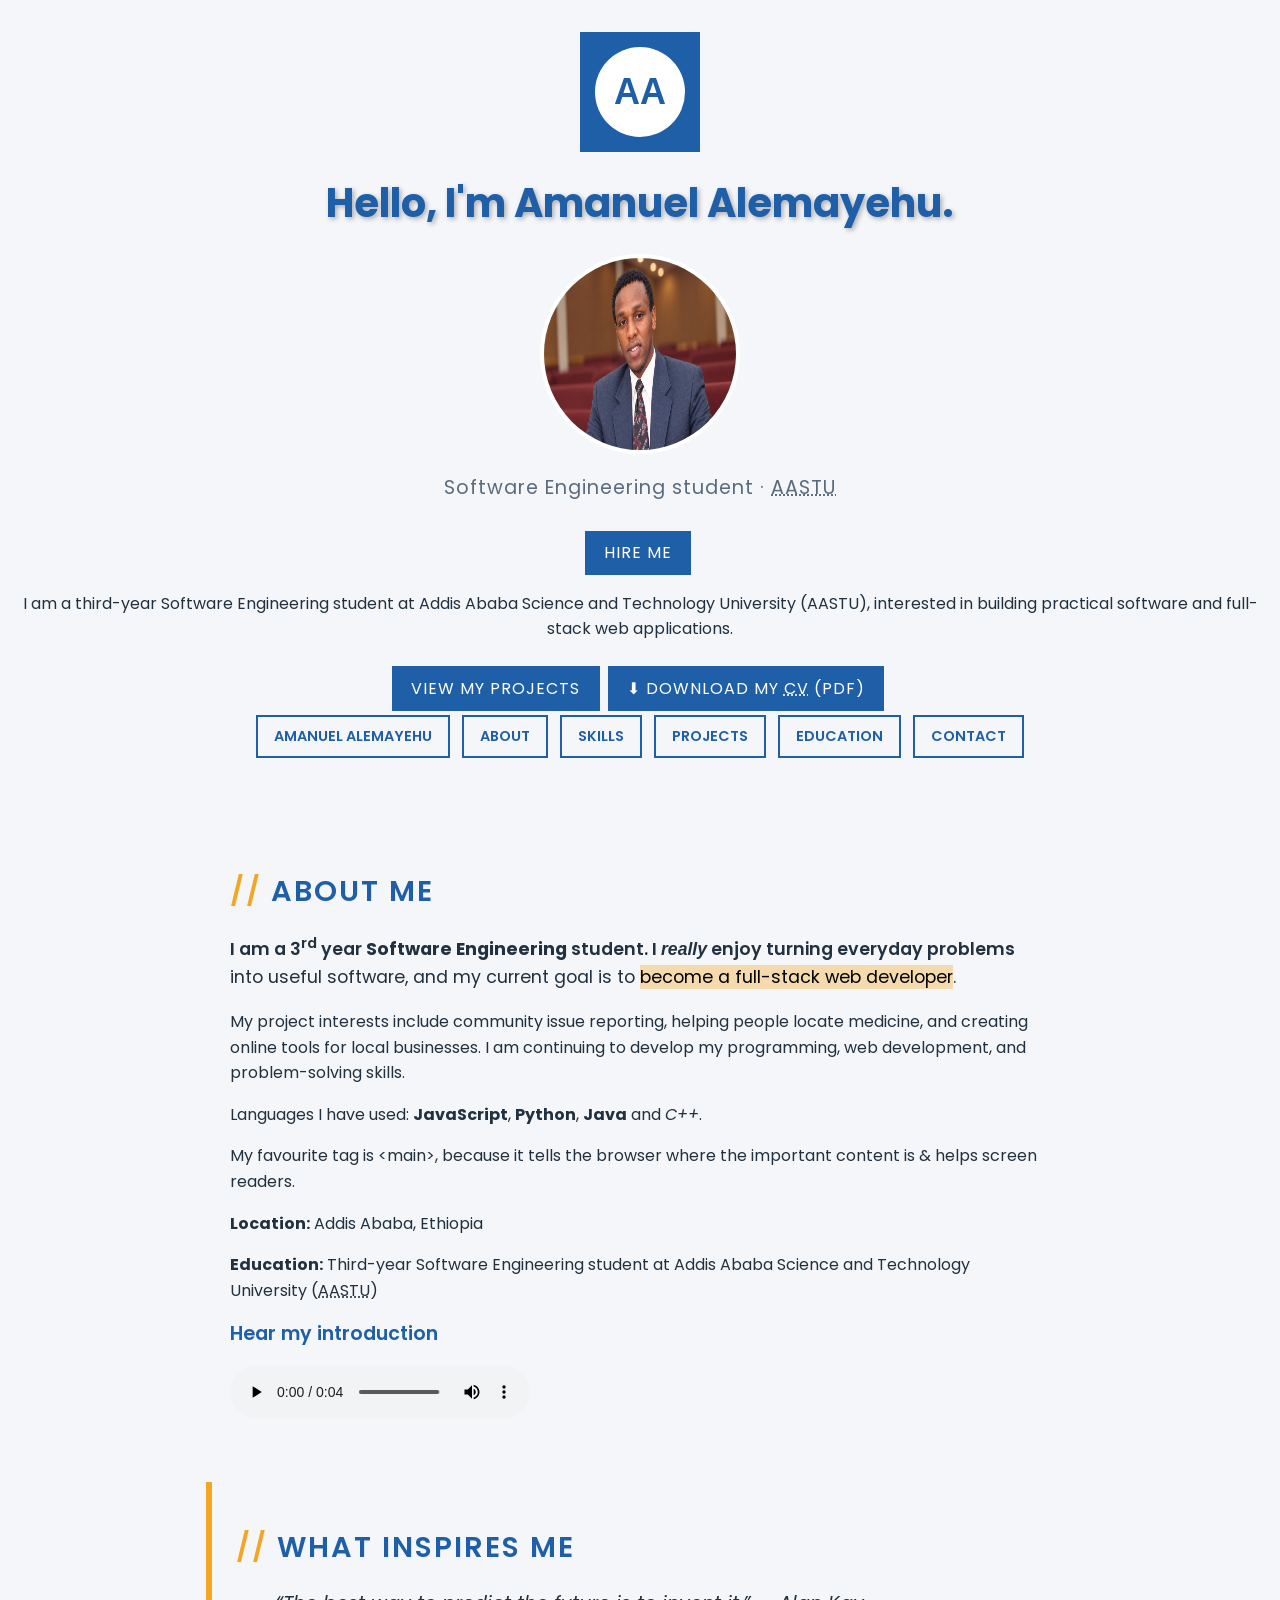
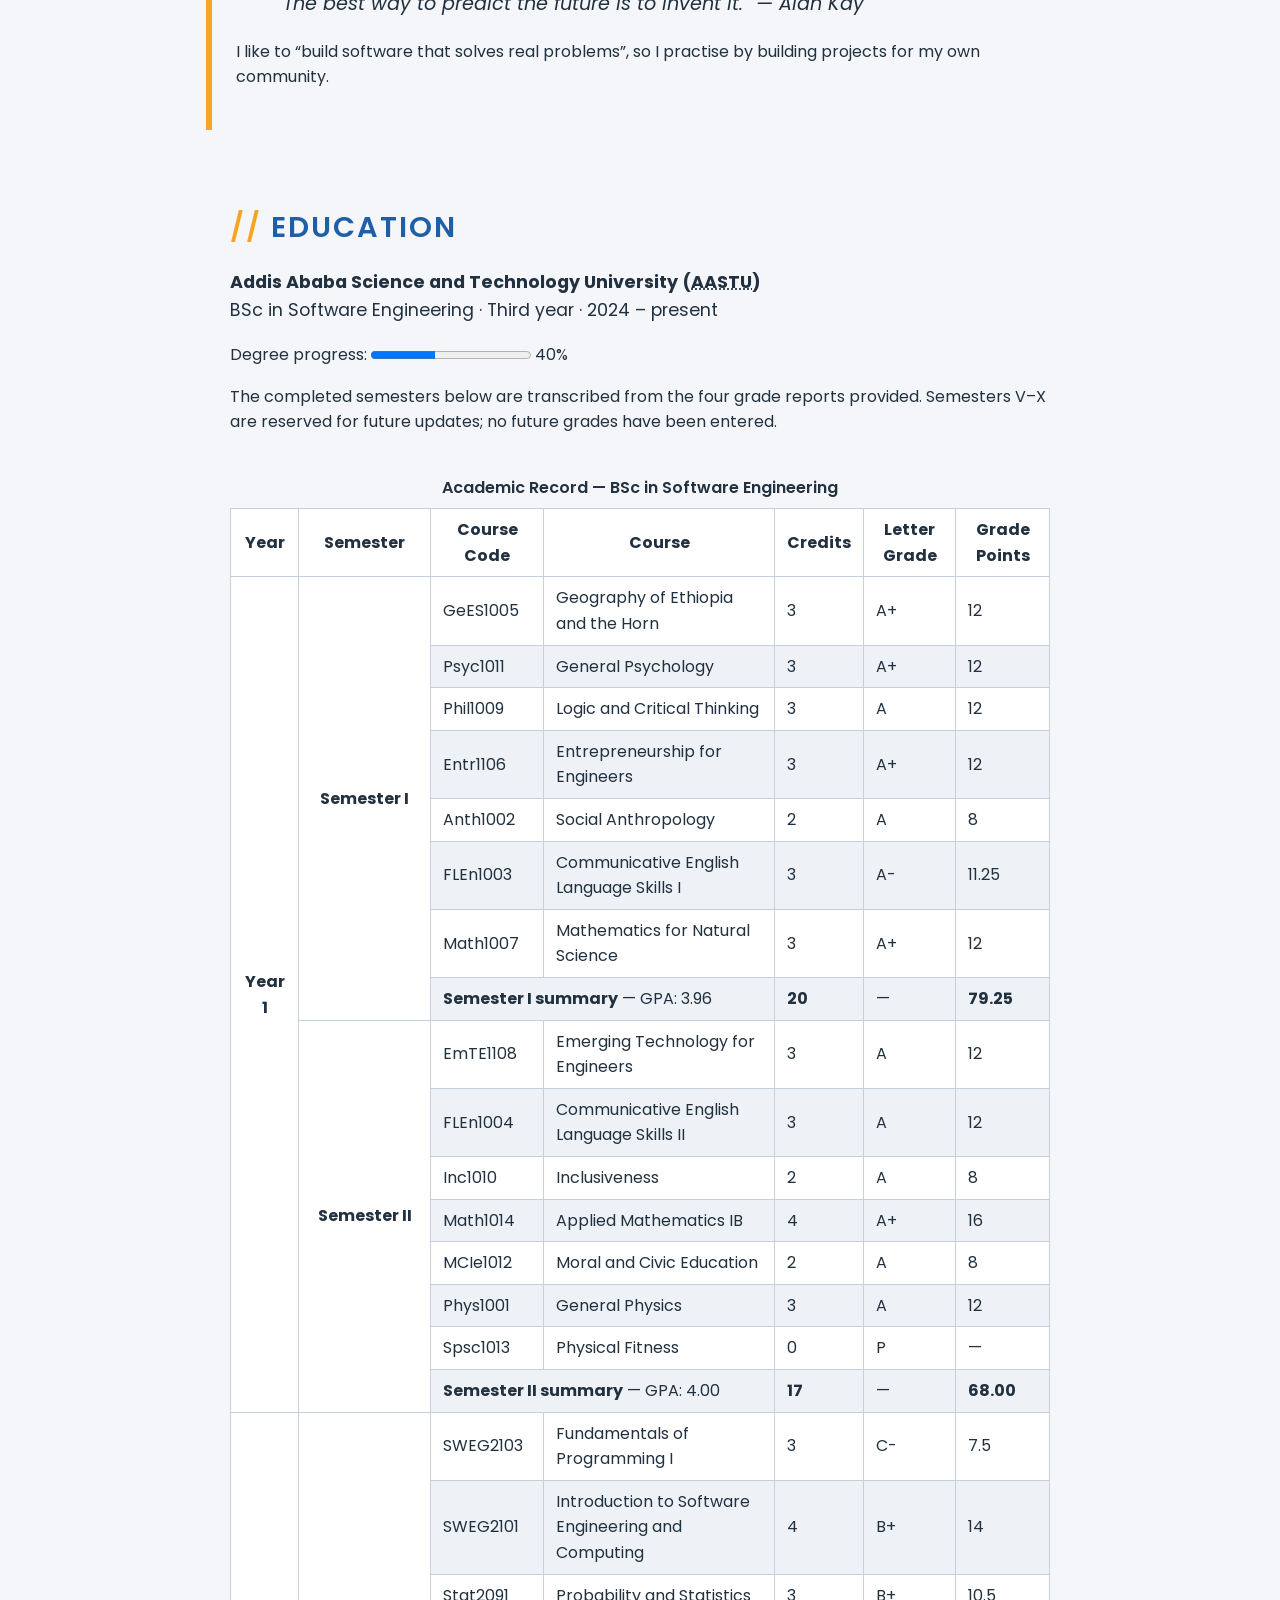
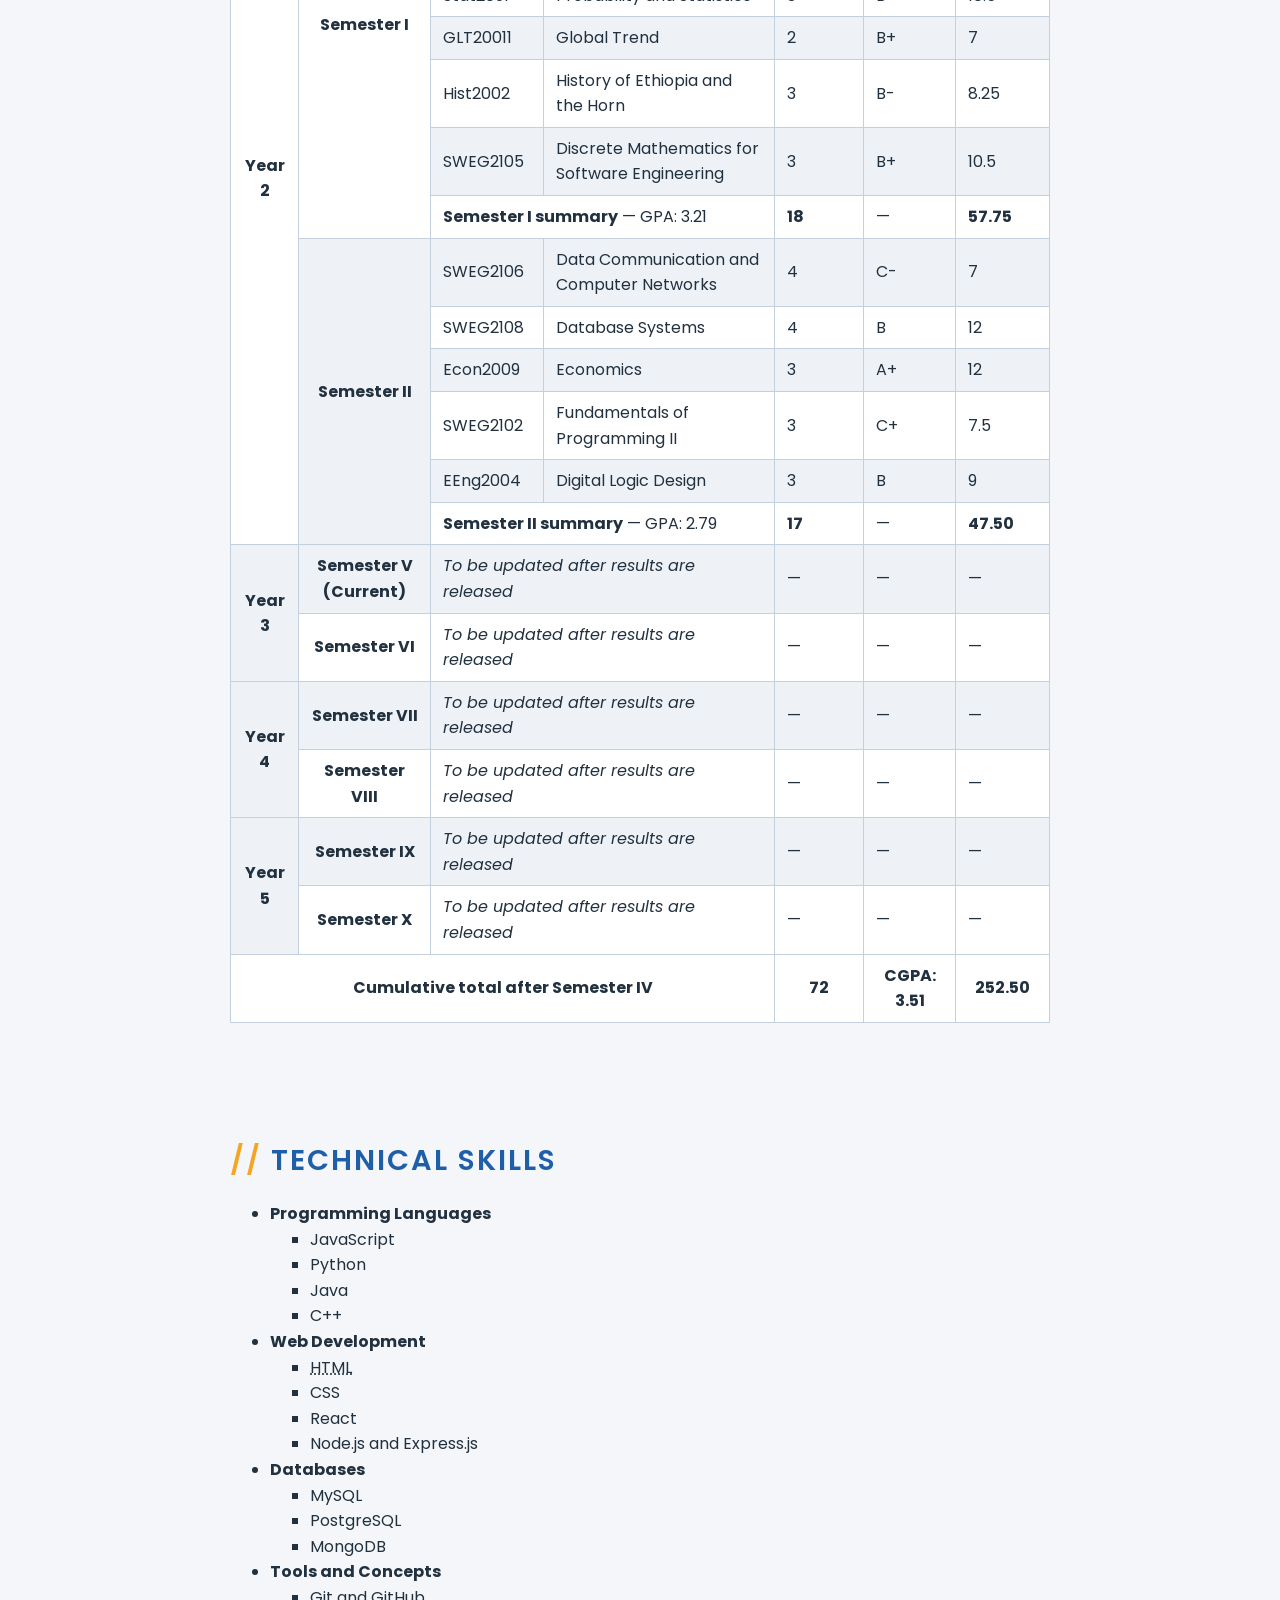
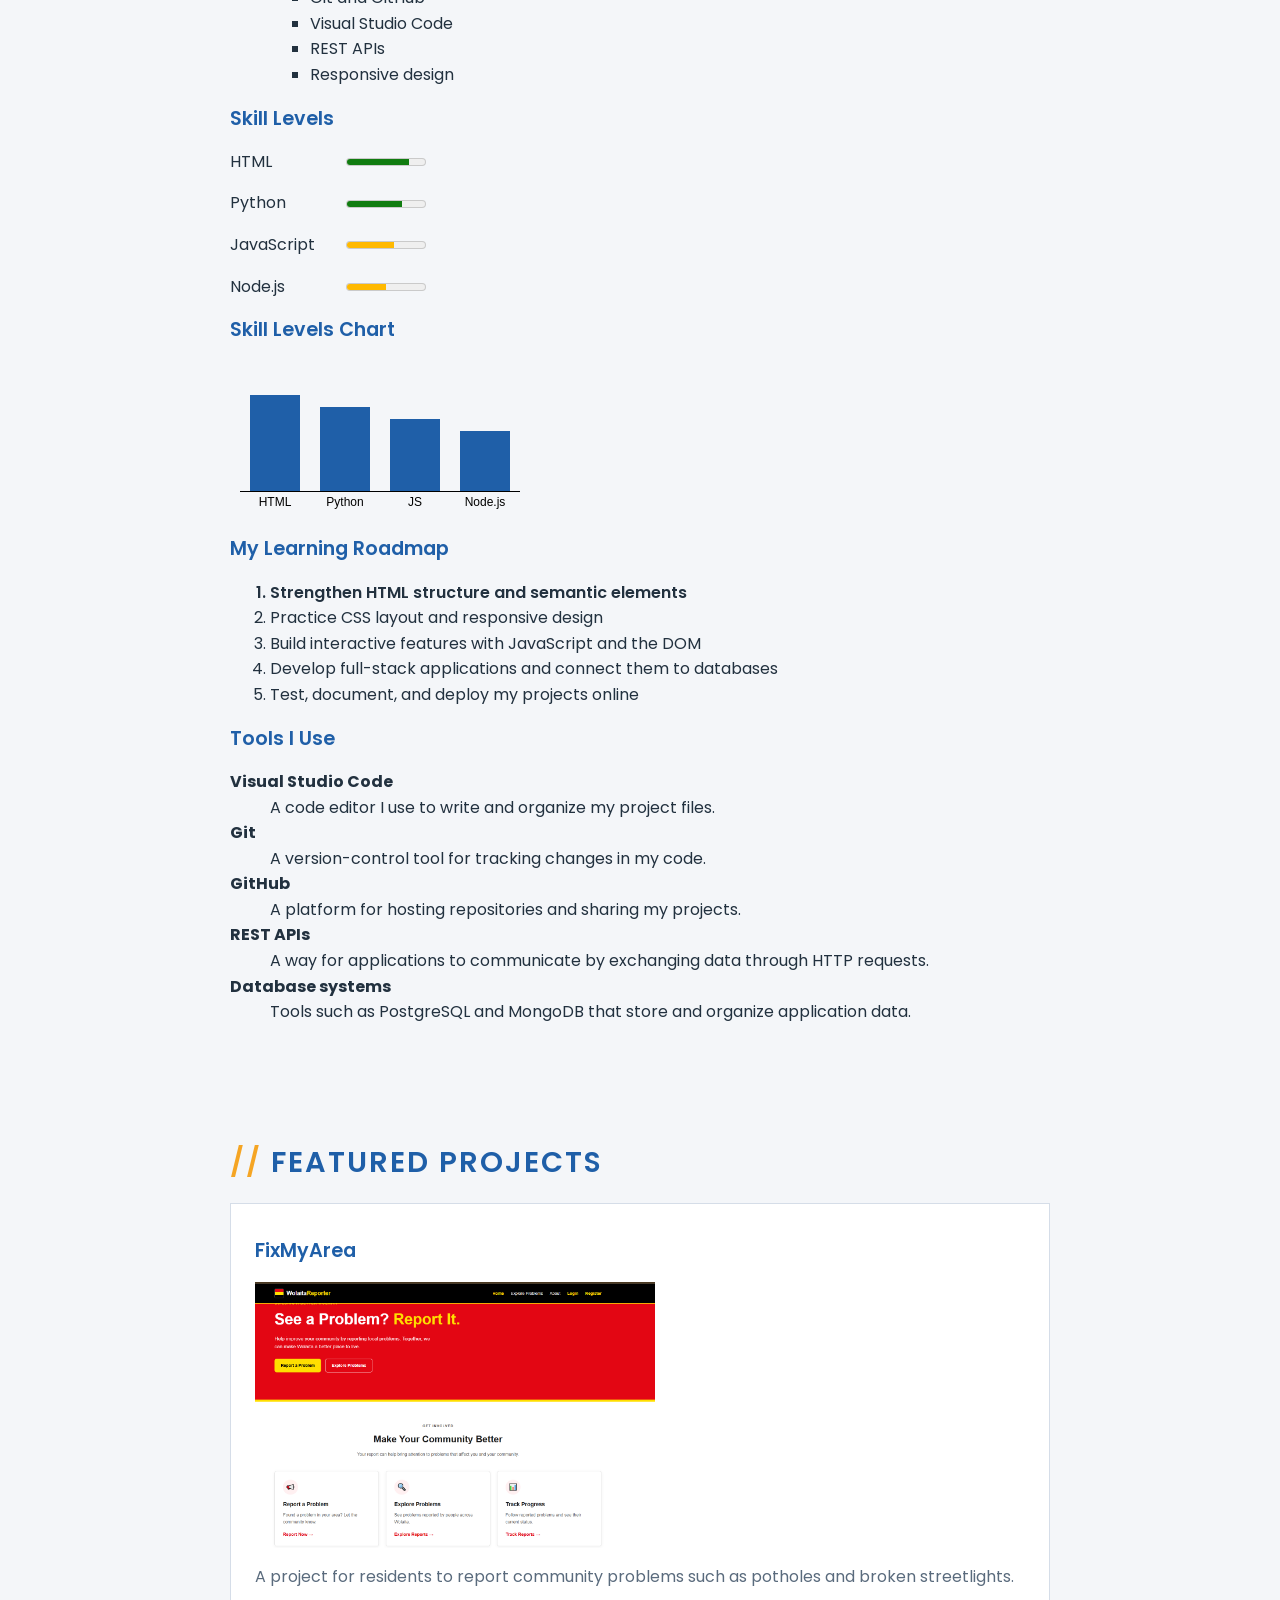
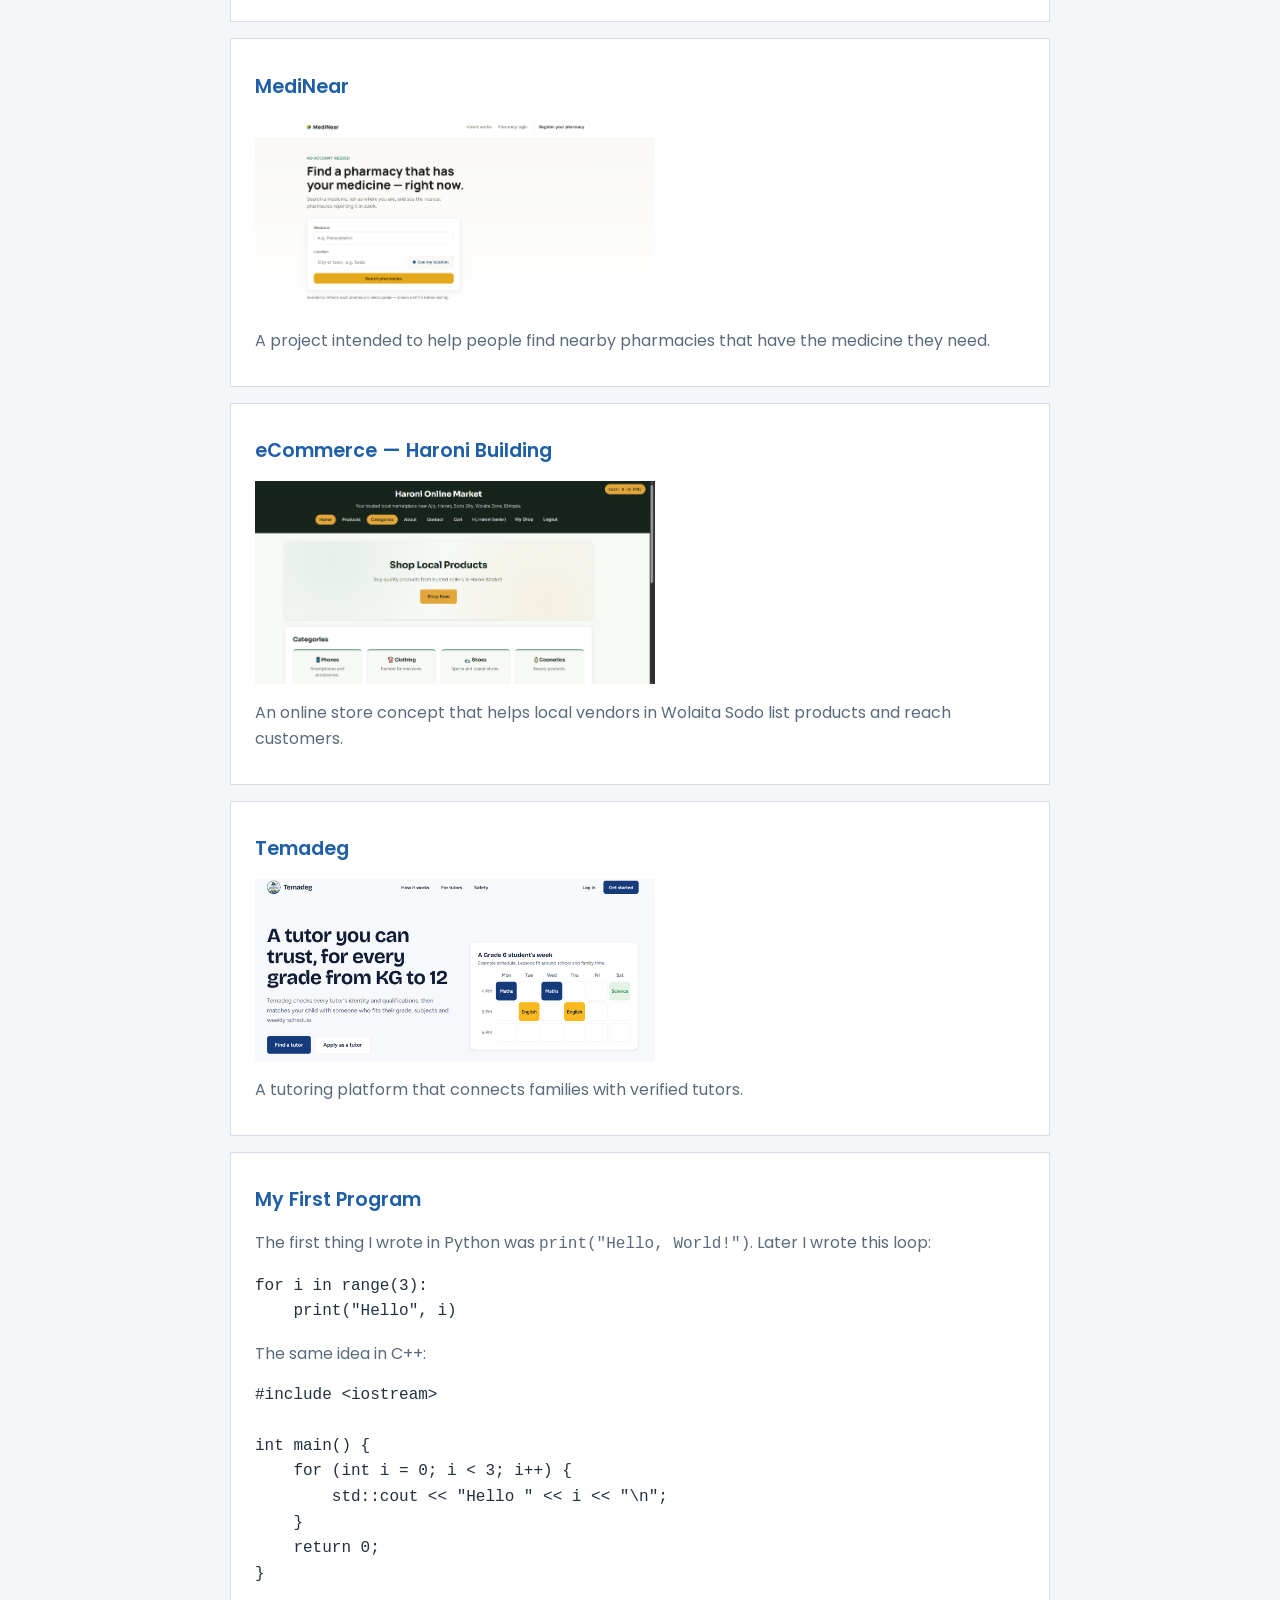
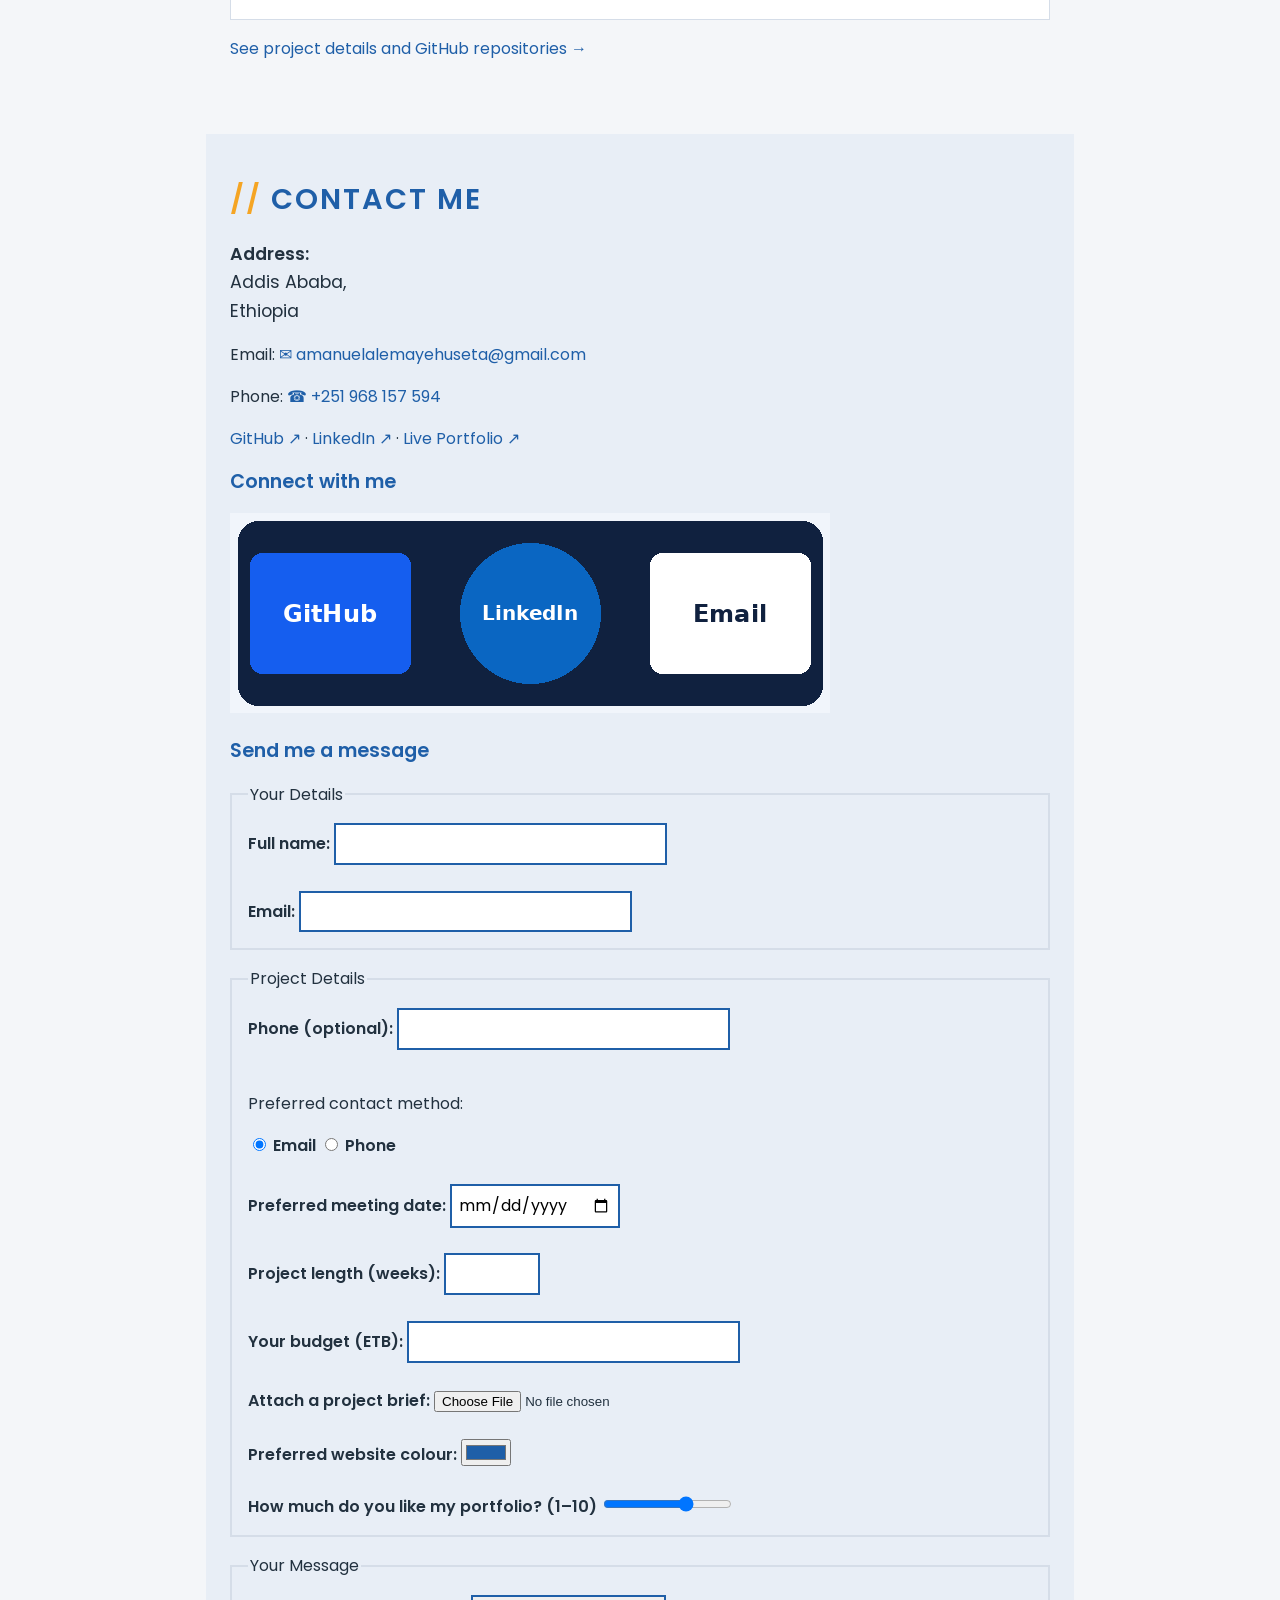
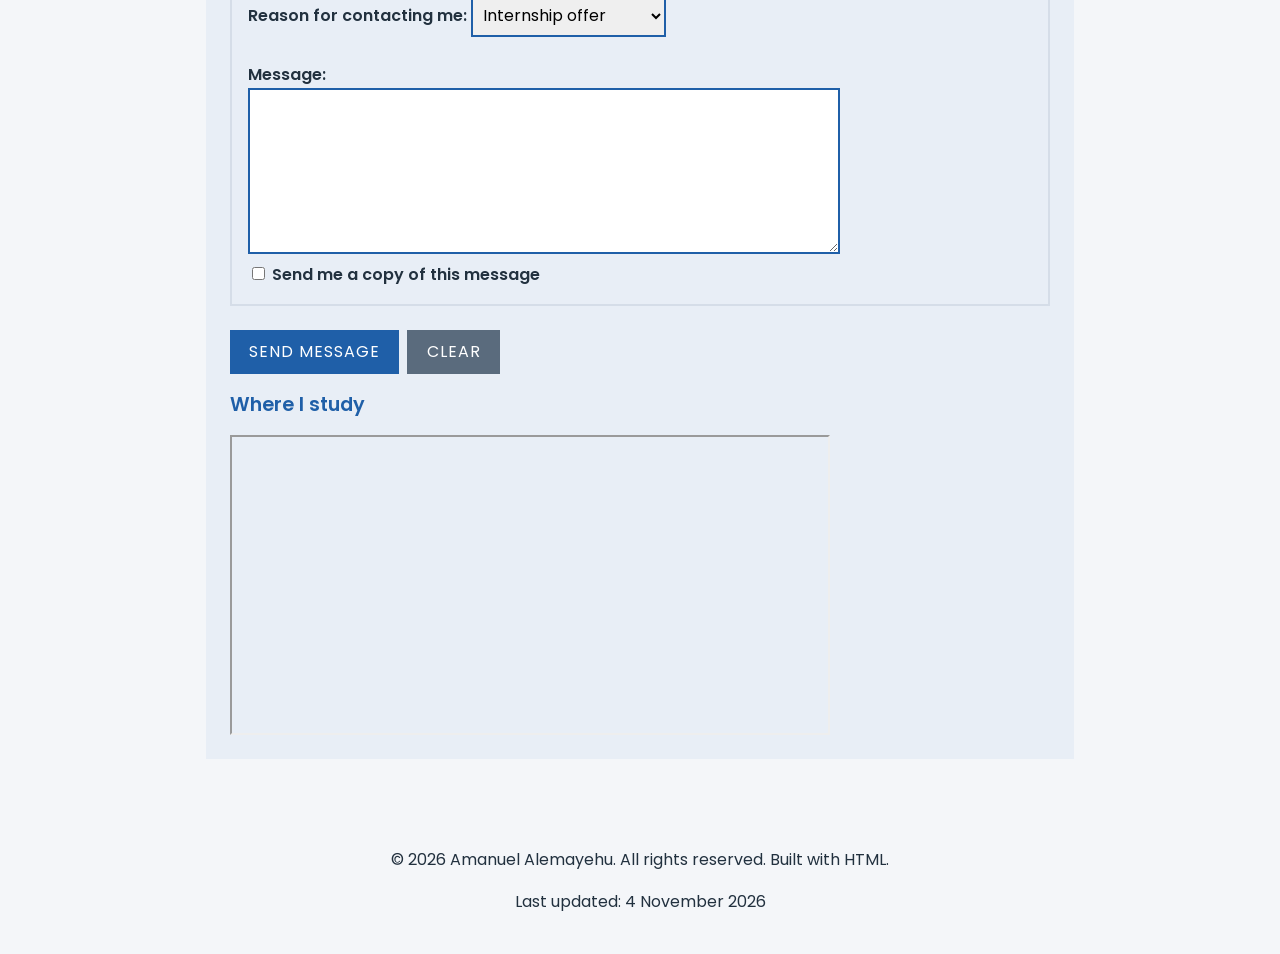
==== commit 0de80d60: "Lab 19: Box model and display" ====
--- a/index.html
+++ b/index.html
@@ -50,11 +50,11 @@
         <!-- "download" makes the browser save the PDF instead of opening it (Lab 4) -->
         <a class="btn" href="files/cv.pdf" download>Download My <abbr title="Curriculum Vitae">CV</abbr> (PDF)</a>
         <nav aria-label="Main navigation">
-            <a class="brand" href="index.html">Amanuel Alemayehu</a> |
-            <a href="#about">About</a> |
-            <a href="#skills">Skills</a> |
-            <a href="projects.html">Projects</a> |
-            <a href="#education">Education</a> |
+            <a class="brand" href="index.html">Amanuel Alemayehu</a>
+            <a href="#about">About</a>
+            <a href="#skills">Skills</a>
+            <a href="projects.html">Projects</a>
+            <a href="#education">Education</a>
             <a href="#contact">Contact</a>
         </nav>
     </header>
@@ -110,7 +110,7 @@
             <p class="muted">The completed semesters below are transcribed from the four grade reports provided. Semesters V–X are reserved for future updates; no future grades have been entered.</p>
             <!-- table-wrap lets the wide table scroll sideways on small screens -->
             <div class="table-wrap">
-                <table border="1" cellpadding="8" cellspacing="0">
+                <table>
                     <!-- caption = table title.  Table parts: thead = header row, tbody = main rows, tfoot = footer row.
                          th = header cell, td = data cell.
                          rowspan="N" = cell stretches down N rows; colspan="N" = cell stretches across N columns.
@@ -459,7 +459,7 @@
 
             <!-- Ordered list (<ol>, numbers) because the order of steps matters -->
             <h3>My Learning Roadmap</h3>
-            <ol type="1">
+            <ol>
                 <li>Strengthen HTML structure and semantic elements</li>
                 <li>Practice CSS layout and responsive design</li>
                 <li>Build interactive features with JavaScript and the DOM</li>
--- a/css/style.css
+++ b/css/style.css
@@ -9,6 +9,11 @@
    Light    #f4f6f9   (page background)
 */
 
+/* ---------- Reset ---------- */
+* {
+    box-sizing: border-box;   /* width includes padding and border */
+}
+
 /* ---------- Base ---------- */
 html {
     font-size: 16px;
@@ -20,6 +25,25 @@
     font-family: 'Poppins', Arial, sans-serif;
     font-size: 1rem;
     line-height: 1.6;
+    margin: 0;
+}
+
+/* ---------- Layout ---------- */
+main {
+    max-width: 900px;
+    margin: 0 auto;
+    padding: 0 1rem;
+}
+
+header {
+    text-align: center;
+    padding: 2rem 1rem;
+}
+
+footer {
+    text-align: center;
+    padding: 1.5rem 1rem;
+    margin-top: 3rem;
 }
 
 /* ---------- Headings ---------- */
@@ -97,6 +121,9 @@
     font-size: 1rem;
     border: none;
     cursor: pointer;
+    display: inline-block;   /* so links styled as buttons accept vertical padding */
+    padding: 0.6rem 1.2rem;
+    margin: 0.5rem 0.25rem 0 0;
 }
 
 .btn-secondary {
@@ -105,6 +132,9 @@
 
 .card {
     background-color: white;
+    padding: 1rem 1.5rem;
+    margin: 1rem 0;
+    border: 1px solid #d5dde8;
 }
 
 .card:hover {
@@ -128,6 +158,10 @@
     font-weight: 600;
     text-transform: uppercase;
     font-size: 0.9rem;
+    display: inline-block;   /* inline links ignore vertical padding */
+    padding: 0.5rem 1rem;
+    margin: 0.25rem;
+    border: 2px solid #1f5fa8;
 }
 
 .card > p {
@@ -152,6 +186,7 @@
     border: 2px solid #1f5fa8;
     font-family: inherit;
     font-size: 1rem;
+    padding: 0.4rem;
 }
 
 abbr[title] {
@@ -199,3 +234,90 @@
 tbody tr:nth-child(even) {
     background-color: #eef2f7;
 }
+
+/* ---------- Display ---------- */
+#logo,
+header img {
+    display: block;
+    margin: 0 auto 1rem;
+}
+
+header img {
+    border: 4px solid white;
+    border-radius: 50%;   /* turns the photo into a circle */
+}
+
+label[for^="lvl"] {
+    display: inline-block;
+    width: 7rem;
+}
+
+/* ---------- Spacing and borders ---------- */
+section,
+aside {
+    margin: 2rem 0;
+    padding: 1.5rem;
+}
+
+aside {
+    border-left: 6px solid hsl(37, 91%, 55%);
+}
+
+.card img,
+video {
+    display: block;
+    max-width: 100%;   /* never wider than the card */
+    height: auto;
+}
+
+.connect-banner {
+    max-width: 100%;
+    height: auto;
+}
+
+pre {
+    overflow-x: auto;   /* long code lines scroll instead of widening the page */
+}
+
+textarea {
+    max-width: 100%;
+}
+
+iframe {
+    display: block;
+    max-width: 100%;
+}
+
+fieldset {
+    min-width: 0;   /* fieldsets otherwise refuse to shrink below their widest field */
+    margin: 0 0 1rem;
+    padding: 1rem;
+    border: 2px solid #d5dde8;
+}
+
+/* ---------- Tables ---------- */
+.table-wrap {
+    overflow-x: auto;   /* wide tables scroll inside their box instead of breaking the page */
+}
+
+table {
+    border-collapse: collapse;   /* one line between cells */
+    margin: 1rem 0;
+    background-color: white;
+}
+
+th,
+td {
+    border: 1px solid #c5d0de;
+    padding: 0.5rem 0.75rem;
+}
+
+caption {
+    font-weight: 600;
+    padding: 0.5rem;
+}
+
+/* ---------- Lists ---------- */
+ul ul {
+    list-style-type: square;
+}
